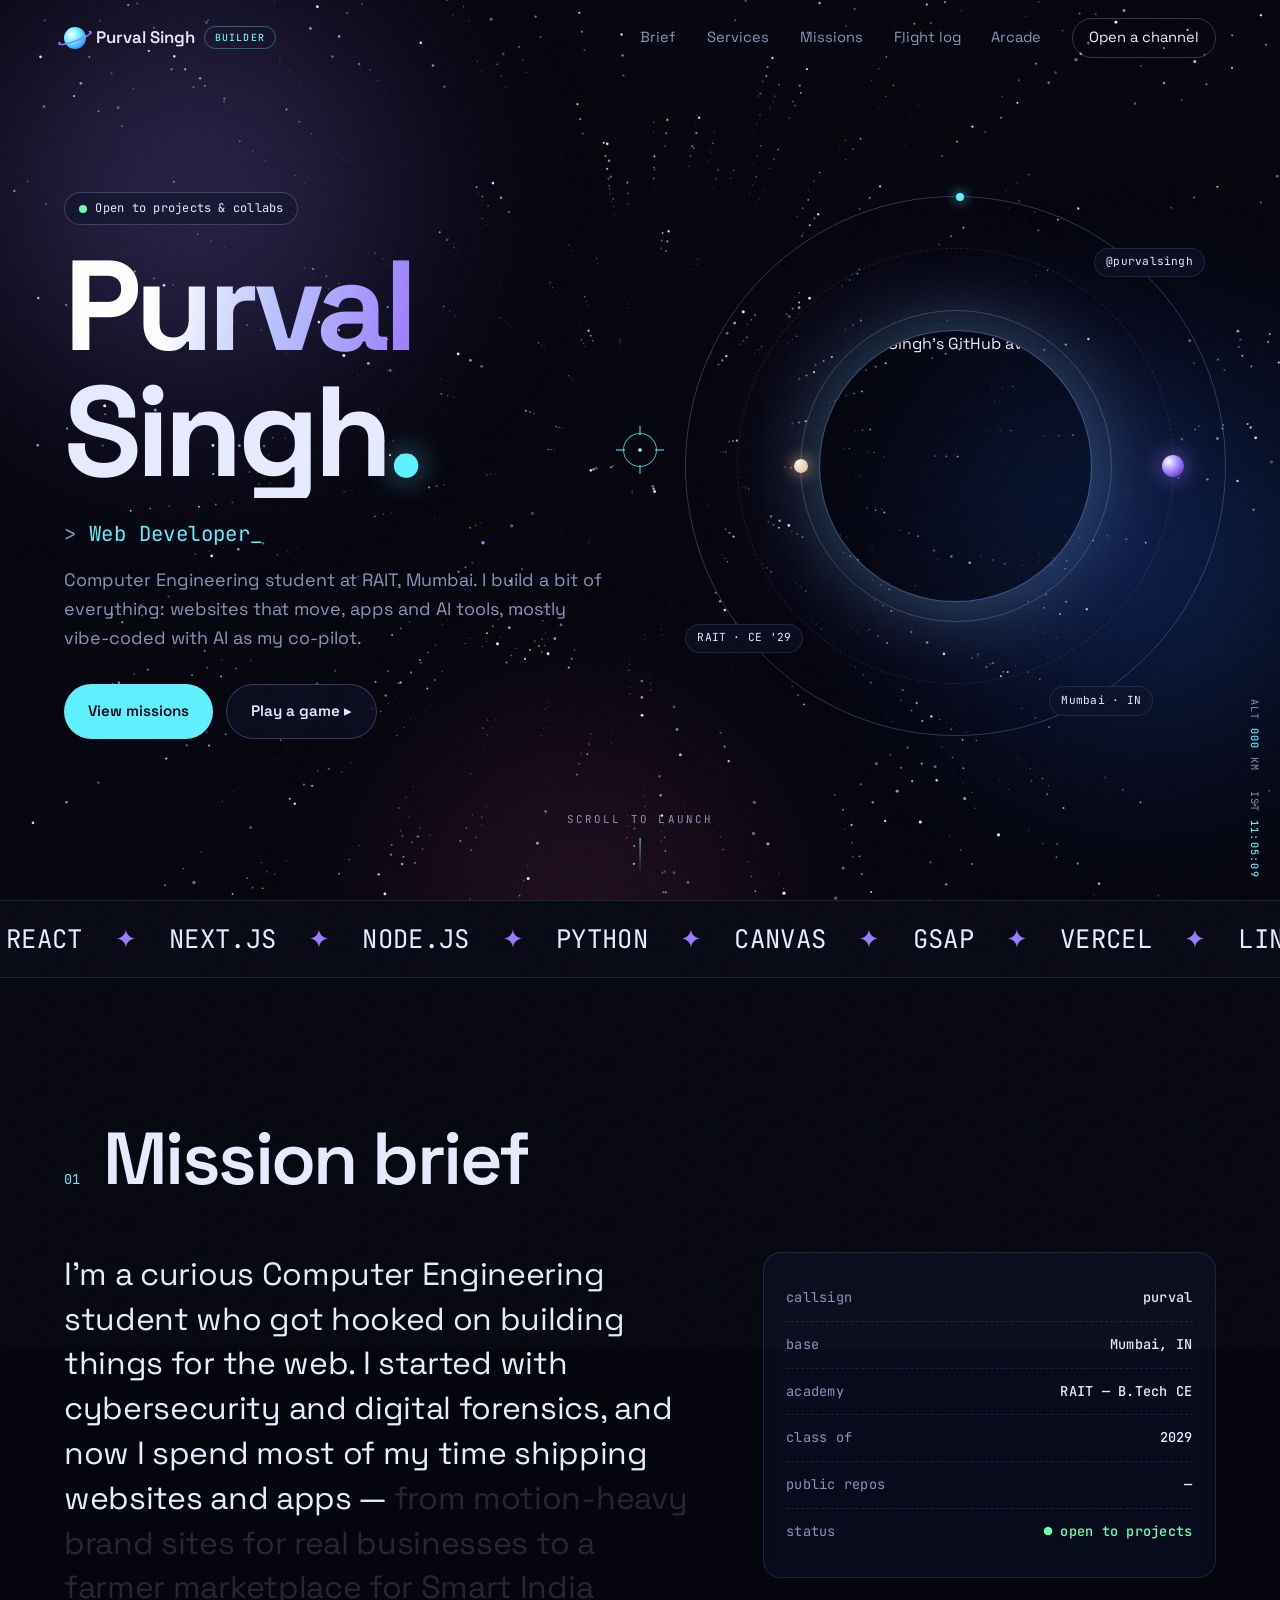
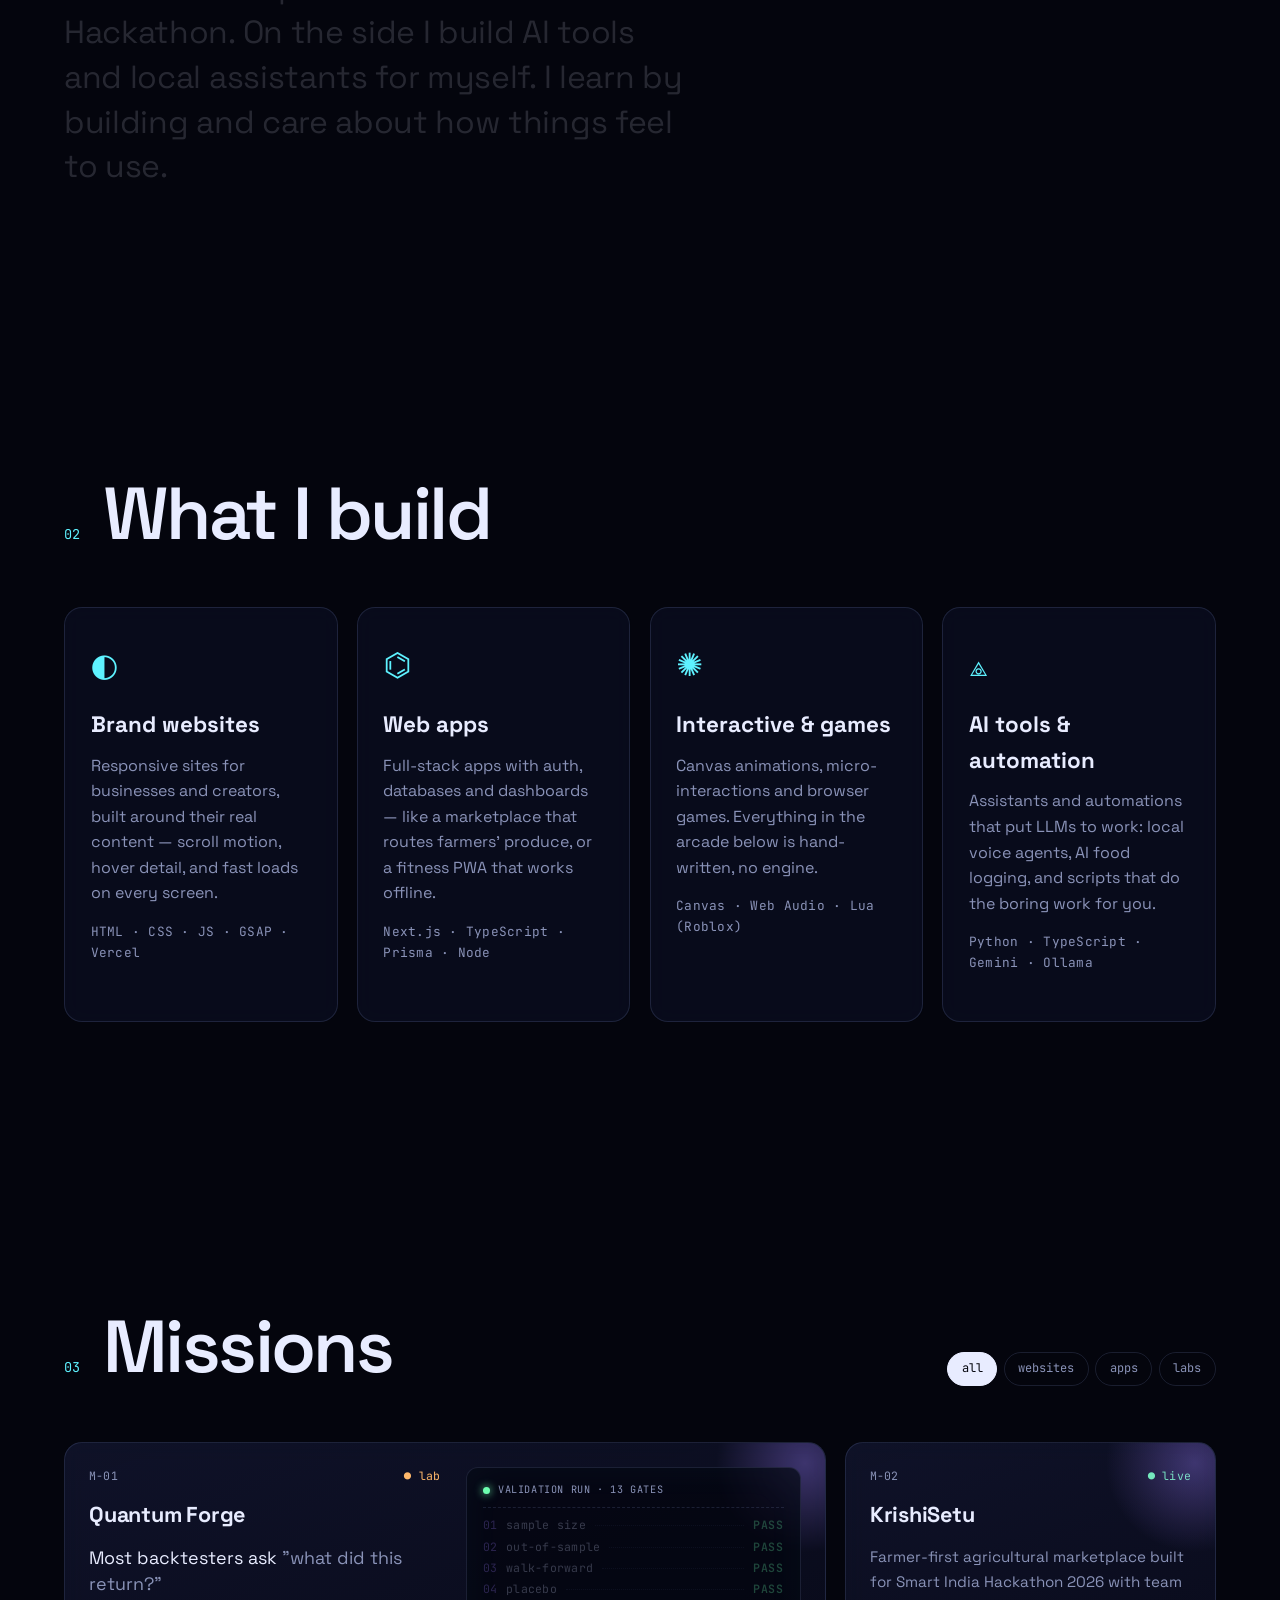
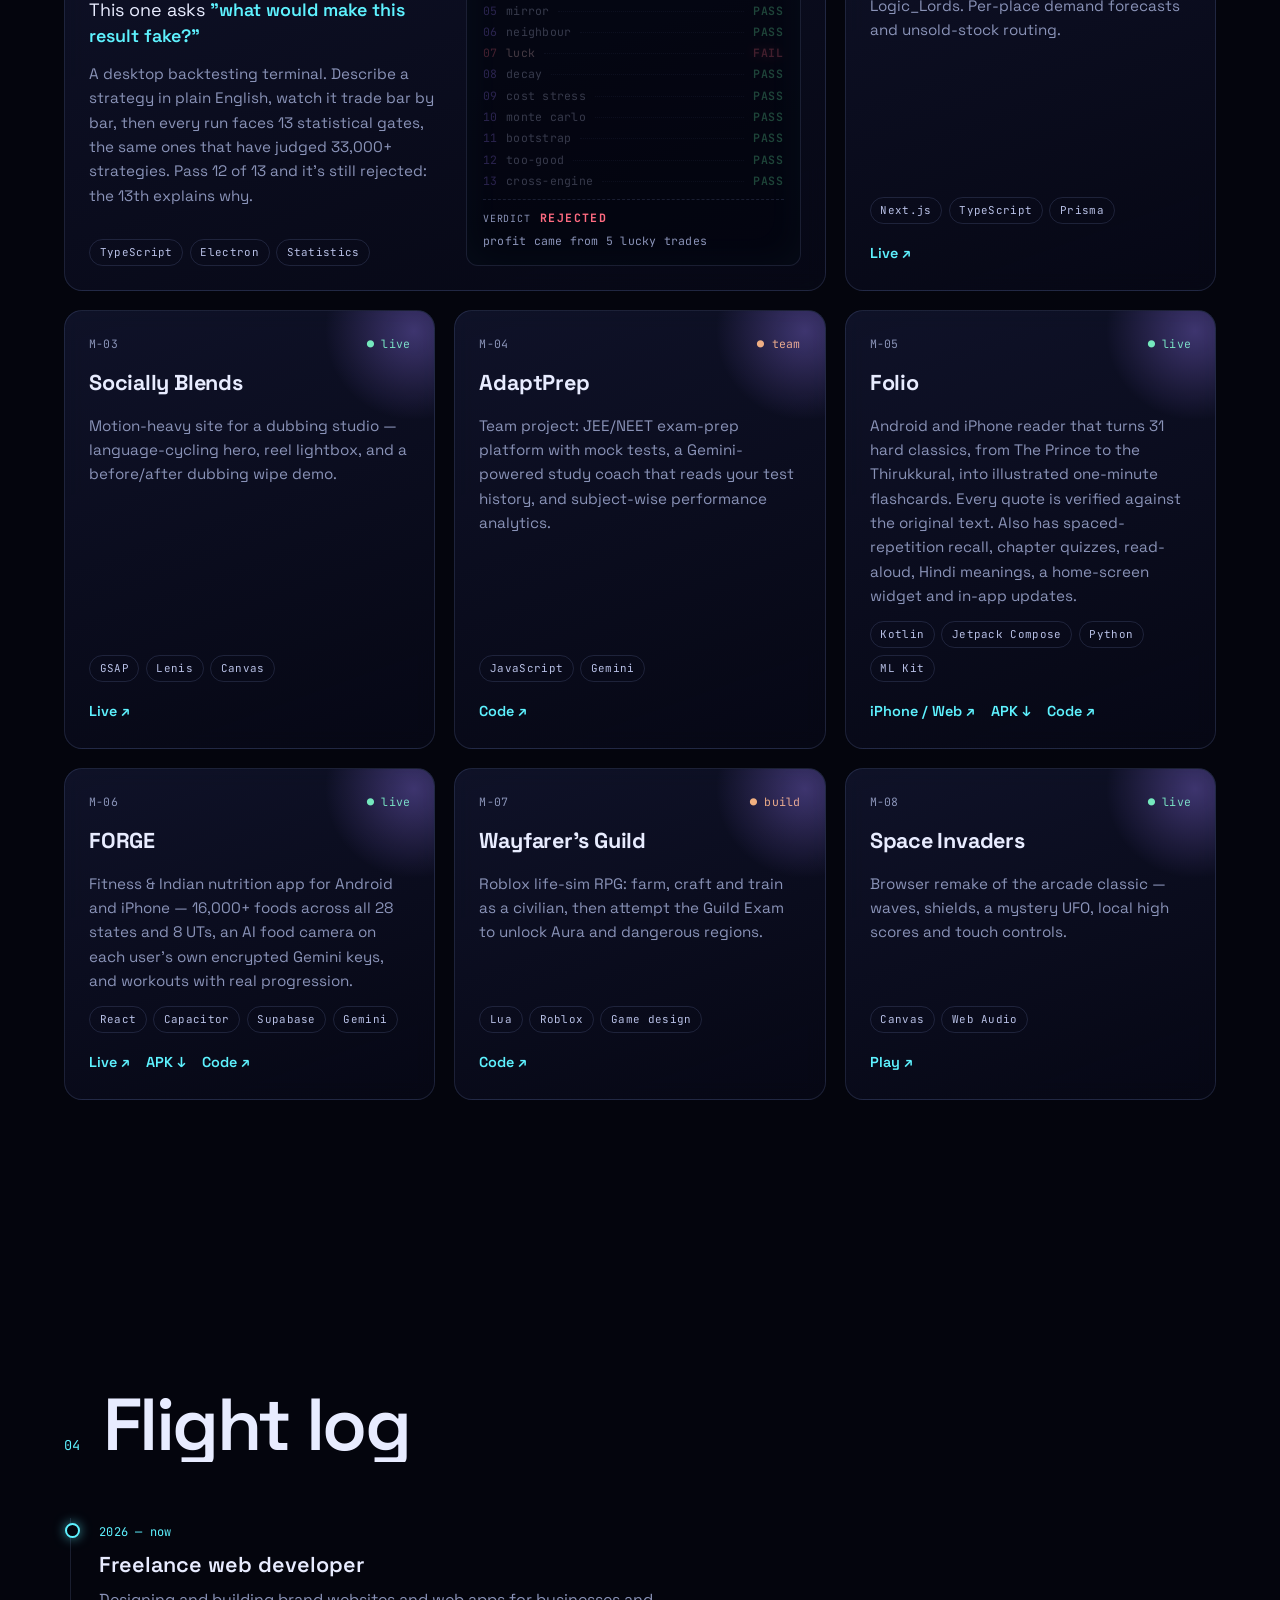
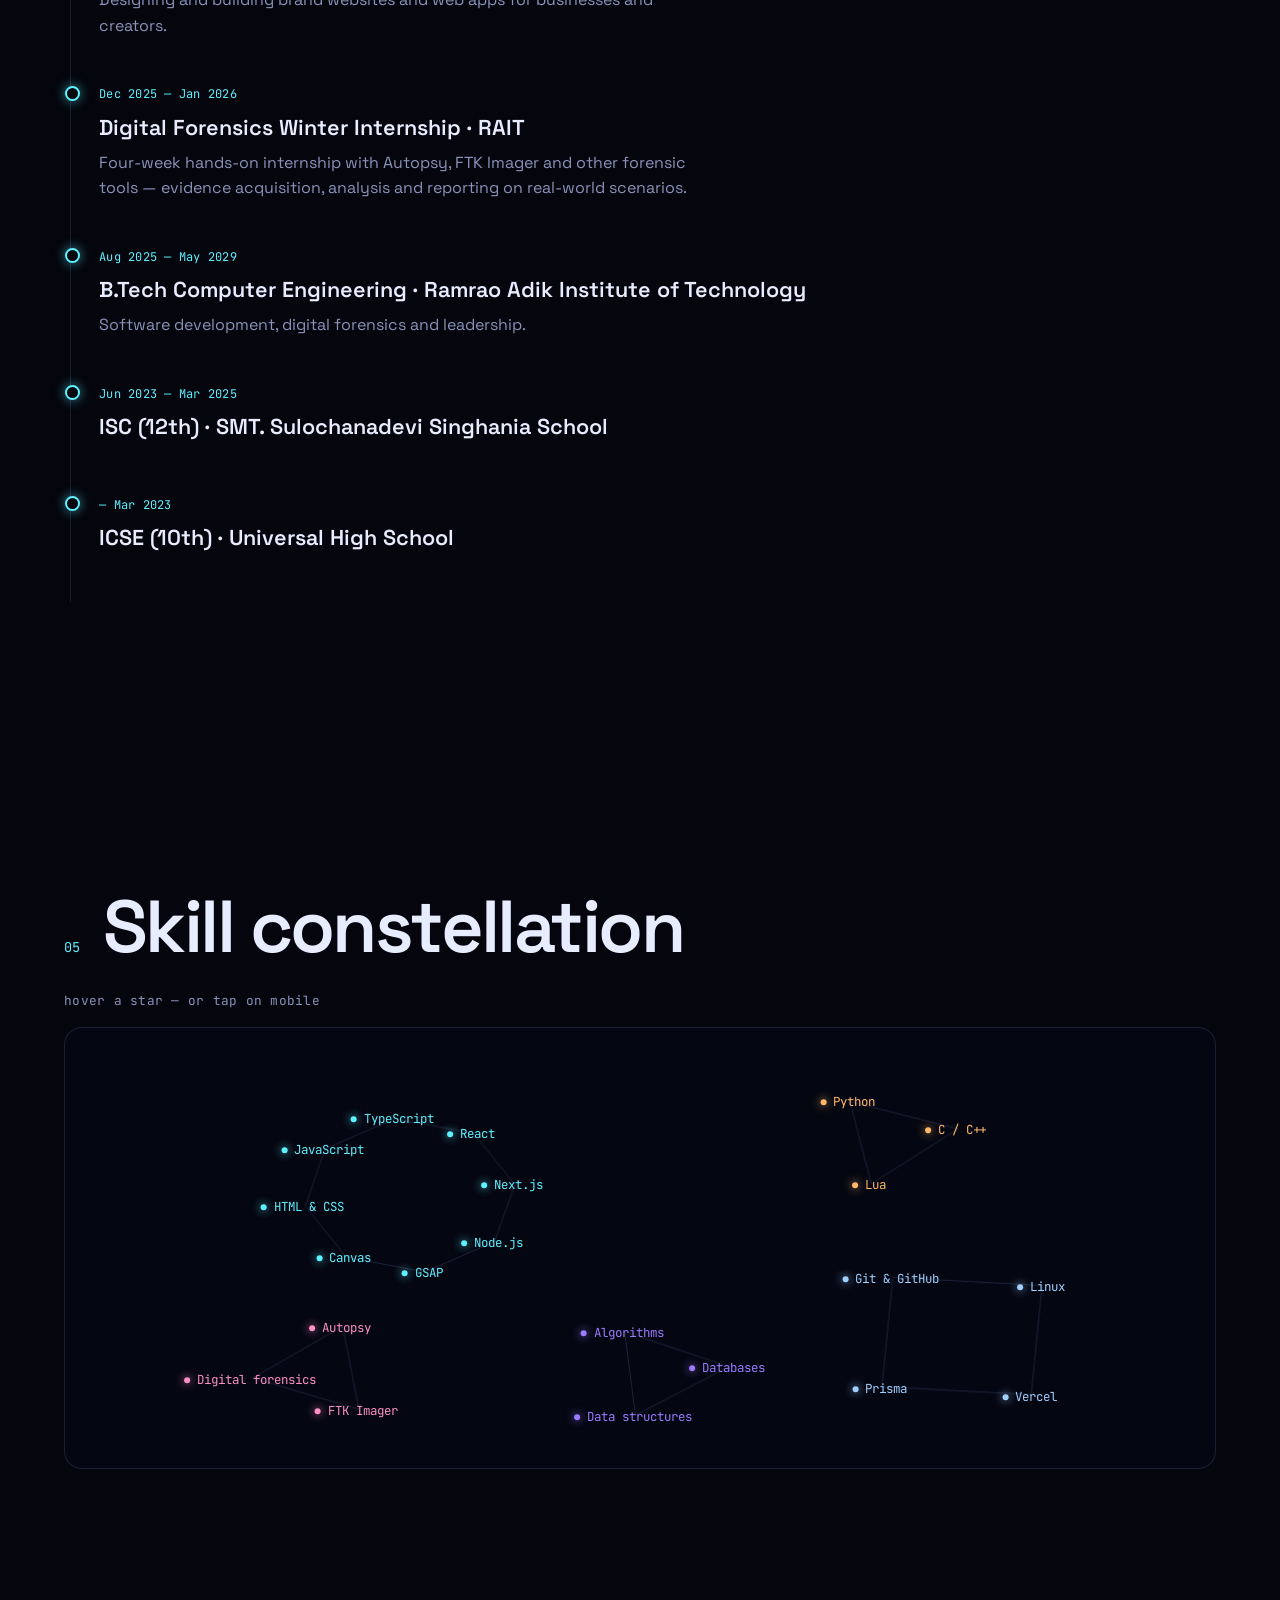
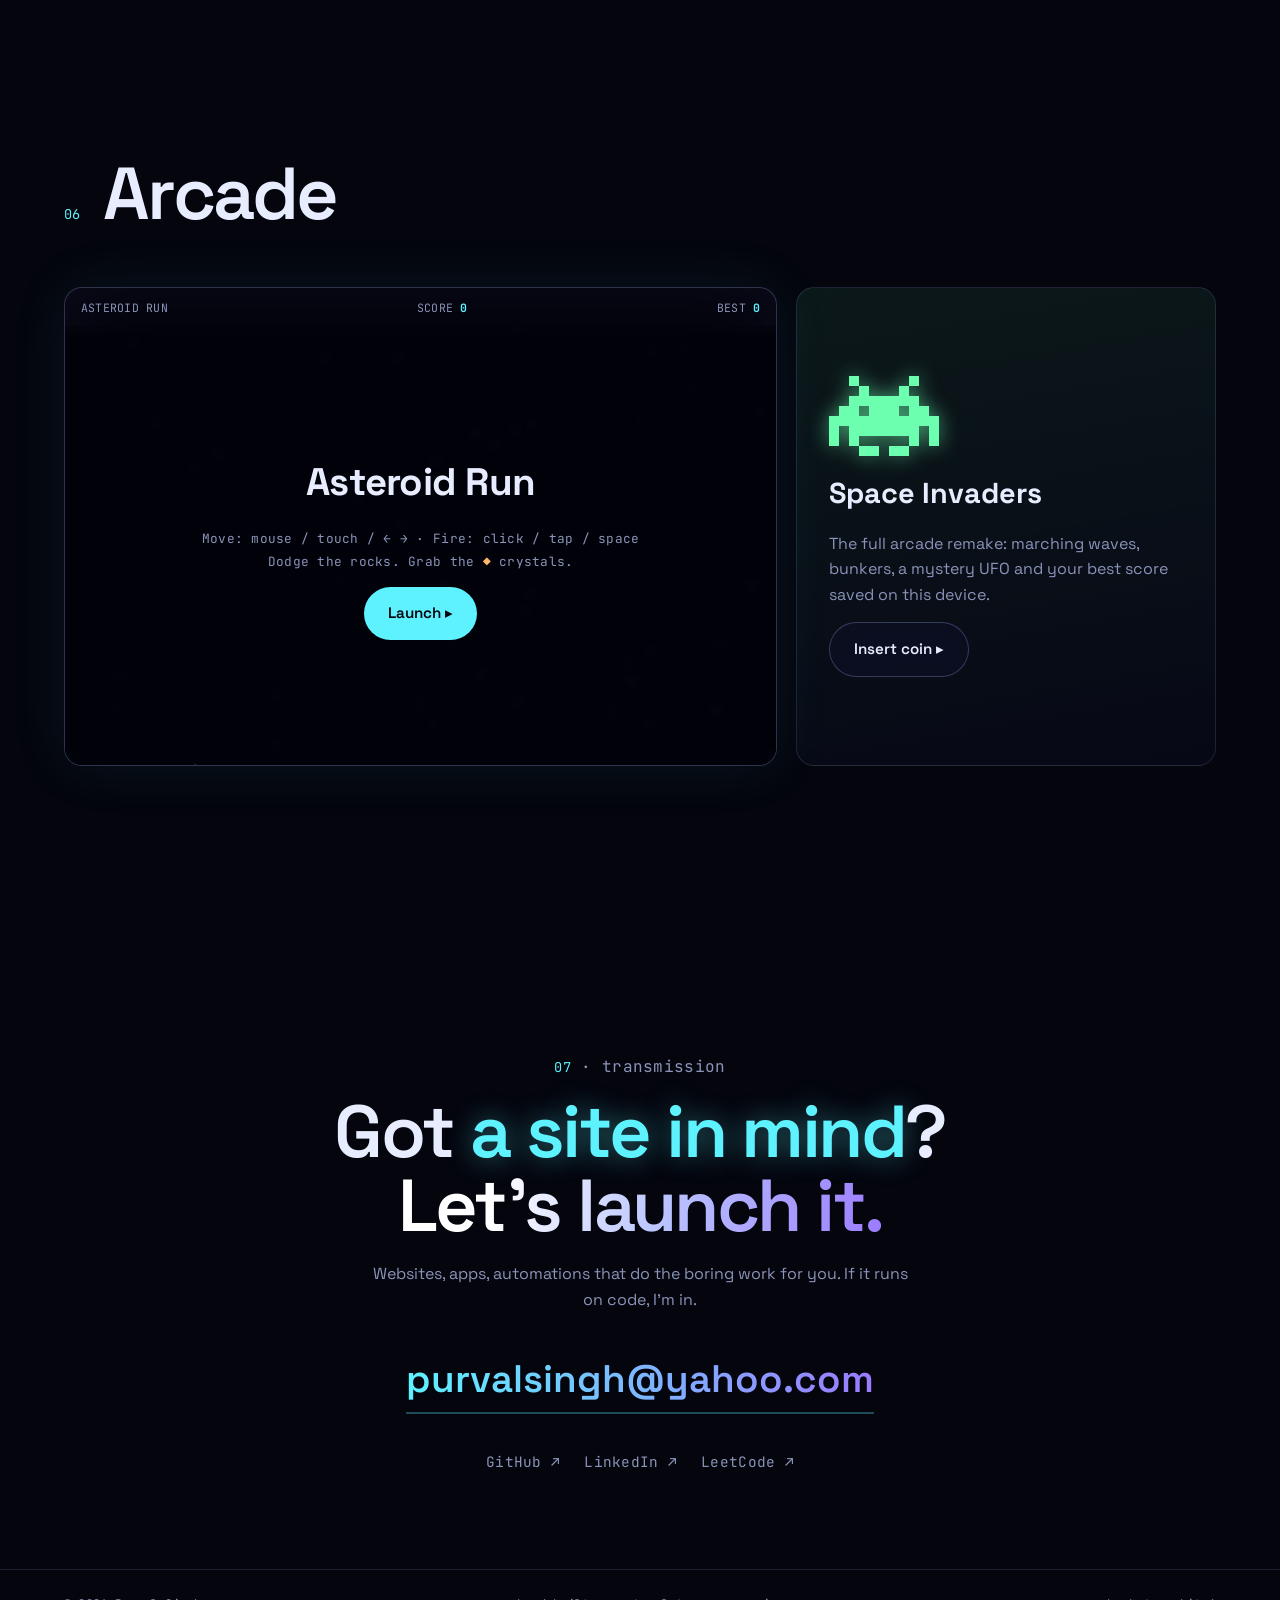
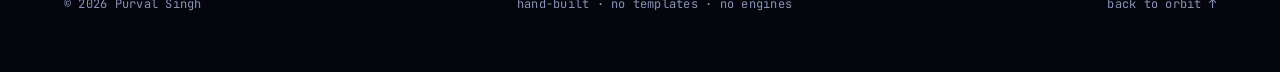
==== index.html @ 79fabea6 "Quantum Forge card: two-column layout with animated validation console; cache-bust CSS/JS Co-Authore" ====
<!DOCTYPE html>
<html lang="en">
<head>
  <meta charset="UTF-8">
  <meta name="viewport" content="width=device-width, initial-scale=1.0">
  <title>Purval Singh — Builder</title>
  <meta name="description" content="Purval Singh — Computer Engineering student at RAIT who builds websites, apps and AI tools. Space-themed portfolio with playable arcade games.">
  <meta name="theme-color" content="#04050d">
  <meta property="og:title" content="Purval Singh — Builder">
  <meta property="og:description" content="Websites, apps and AI tools. Come play Space Invaders.">
  <meta property="og:image" content="https://avatars.githubusercontent.com/u/229818956?v=4">
  <link rel="icon" href="data:image/svg+xml,<svg xmlns='http://www.w3.org/2000/svg' viewBox='0 0 100 100'><circle cx='50' cy='50' r='22' fill='%235ef2ff'/><ellipse cx='50' cy='50' rx='44' ry='12' fill='none' stroke='%239b7bff' stroke-width='6' transform='rotate(-20 50 50)'/></svg>">
  <link rel="preconnect" href="https://fonts.googleapis.com">
  <link rel="preconnect" href="https://fonts.gstatic.com" crossorigin>
  <link href="https://fonts.googleapis.com/css2?family=Space+Grotesk:wght@400;500;600;700&family=JetBrains+Mono:wght@400;500&display=swap" rel="stylesheet">
  <link rel="stylesheet" href="space.css?v=20261126b">
</head>
<body>
  <canvas id="stars" aria-hidden="true"></canvas>
  <div class="nebula" aria-hidden="true"><span></span><span></span><span></span></div>
  <div class="grain" aria-hidden="true"></div>
  <div class="cursor" aria-hidden="true"><span></span></div>
  <div class="progress" aria-hidden="true"></div>

  <!-- Loader: countdown to launch -->
  <div class="loader" id="loader" aria-hidden="true">
    <div class="loader-ring"><span></span></div>
    <p class="mono">T-minus <b id="count">10</b></p>
    <p class="mono dim">ignition sequence</p>
  </div>

  <header class="nav" id="nav">
    <a href="#top" class="brand" aria-label="Purval Singh — home">
      <span class="brand-planet"></span><span>Purval Singh</span><em class="brand-tag mono" id="brandTag">builder</em>
    </a>
    <nav class="nav-links" id="navLinks" aria-label="Main">
      <a href="#about">Brief</a>
      <a href="#services">Services</a>
      <a href="#missions">Missions</a>
      <a href="#log">Flight log</a>
      <a href="#arcade">Arcade</a>
      <a href="#contact" class="nav-cta">Open a channel</a>
    </nav>
    <button class="burger" id="burger" aria-label="Menu" aria-expanded="false" aria-controls="navLinks"><span></span><span></span></button>
  </header>

  <!-- HUD -->
  <aside class="hud mono" aria-hidden="true">
    <div>ALT <b id="alt">000</b> km</div>
    <div>IST <b id="clock">--:--:--</b></div>
  </aside>

  <main id="top">
    <!-- HERO -->
    <section class="hero">
      <div class="hero-copy">
        <p class="chip mono reveal"><i class="pulse"></i> Open to projects &amp; collabs</p>
        <h1 class="hero-title">
          <span class="line"><span>Purval</span></span>
          <span class="line"><span>Singh<em>.</em></span></span>
        </h1>
        <p class="hero-role mono reveal">
          <span class="dim">&gt;</span> <span id="role">Web Developer</span><span class="caret">_</span>
        </p>
        <p class="hero-sub reveal">
          Computer Engineering student at RAIT, Mumbai. I build a bit of everything: websites that move,
          apps and AI tools, mostly vibe-coded with AI as my co-pilot.
        </p>
        <div class="hero-ctas reveal">
          <a href="#missions" class="btn btn-primary magnetic">View missions</a>
          <a href="#arcade" class="btn btn-ghost magnetic" data-warp>Play a game ▸</a>
        </div>
      </div>

      <div class="hero-orbit reveal" id="orbit">
        <div class="ring r1"><i class="moon m1"></i></div>
        <div class="ring r2"><i class="moon m2"></i></div>
        <div class="ring r3"><i class="moon m3"></i></div>
        <a href="https://github.com/purvalsingh" target="_blank" rel="noopener" class="avatar-wrap" aria-label="Purval on GitHub">
          <img src="https://avatars.githubusercontent.com/u/229818956?v=4" alt="Purval Singh's GitHub avatar" width="220" height="220">
        </a>
        <span class="orbit-tag mono t1">@purvalsingh</span>
        <span class="orbit-tag mono t2">RAIT · CE '29</span>
        <span class="orbit-tag mono t3">Mumbai · IN</span>
      </div>

      <a href="#about" class="scroll-hint mono" aria-label="Scroll down">scroll to launch <span></span></a>
    </section>

    <!-- MARQUEE -->
    <div class="marquee mono" aria-hidden="true">
      <div class="marquee-track" id="marquee">
        <span>HTML</span><span>✦</span><span>CSS</span><span>✦</span><span>JavaScript</span><span>✦</span><span>TypeScript</span><span>✦</span><span>React</span><span>✦</span><span>Next.js</span><span>✦</span><span>Node.js</span><span>✦</span><span>Python</span><span>✦</span><span>Canvas</span><span>✦</span><span>GSAP</span><span>✦</span><span>Vercel</span><span>✦</span><span>Linux</span><span>✦</span><span>Electron</span><span>✦</span><span>Gemini API</span><span>✦</span><span>AI agents</span><span>✦</span>
      </div>
    </div>

    <!-- ABOUT -->
    <section class="section" id="about">
      <div class="sec-head">
        <span class="sec-num mono">01</span>
        <h2 class="split">Mission brief</h2>
      </div>
      <div class="brief">
        <p class="brief-text" id="briefText">I'm a curious Computer Engineering student who got hooked on building things for the web. I started with cybersecurity and digital forensics, and now I spend most of my time shipping websites and apps — from motion-heavy brand sites for real businesses to a farmer marketplace for Smart India Hackathon. On the side I build AI tools and local assistants for myself. I learn by building and care about how things feel to use.</p>
        <div class="brief-card tilt">
          <div class="brief-row mono"><span class="dim">callsign</span><b>purval</b></div>
          <div class="brief-row mono"><span class="dim">base</span><b>Mumbai, IN</b></div>
          <div class="brief-row mono"><span class="dim">academy</span><b>RAIT — B.Tech CE</b></div>
          <div class="brief-row mono"><span class="dim">class of</span><b>2029</b></div>
          <div class="brief-row mono"><span class="dim">public repos</span><b id="repoCount">—</b></div>
          <div class="brief-row mono"><span class="dim">status</span><b class="ok">● open to projects</b></div>
        </div>
      </div>
    </section>

    <!-- SERVICES -->
    <section class="section" id="services">
      <div class="sec-head">
        <span class="sec-num mono">02</span>
        <h2 class="split">What I build</h2>
      </div>
      <div class="services">
        <article class="svc tilt reveal">
          <span class="svc-icon" aria-hidden="true">◐</span>
          <h3>Brand websites</h3>
          <p>Responsive sites for businesses and creators, built around their real content — scroll motion, hover detail, and fast loads on every screen.</p>
          <p class="mono dim small">HTML · CSS · JS · GSAP · Vercel</p>
        </article>
        <article class="svc tilt reveal">
          <span class="svc-icon" aria-hidden="true">⌬</span>
          <h3>Web apps</h3>
          <p>Full-stack apps with auth, databases and dashboards — like a marketplace that routes farmers' produce, or a fitness PWA that works offline.</p>
          <p class="mono dim small">Next.js · TypeScript · Prisma · Node</p>
        </article>
        <article class="svc tilt reveal">
          <span class="svc-icon" aria-hidden="true">✺</span>
          <h3>Interactive &amp; games</h3>
          <p>Canvas animations, micro-interactions and browser games. Everything in the arcade below is hand-written, no engine.</p>
          <p class="mono dim small">Canvas · Web Audio · Lua (Roblox)</p>
        </article>
        <article class="svc tilt reveal">
          <span class="svc-icon" aria-hidden="true">⟁</span>
          <h3>AI tools &amp; automation</h3>
          <p>Assistants and automations that put LLMs to work: local voice agents, AI food logging, and scripts that do the boring work for you.</p>
          <p class="mono dim small">Python · TypeScript · Gemini · Ollama</p>
        </article>
      </div>
    </section>

    <!-- MISSIONS -->
    <section class="section" id="missions">
      <div class="sec-head">
        <span class="sec-num mono">03</span>
        <h2 class="split">Missions</h2>
        <div class="filters mono" role="tablist" aria-label="Filter projects">
          <button class="on" data-f="all">all</button>
          <button data-f="web">websites</button>
          <button data-f="app">apps</button>
          <button data-f="lab">labs</button>
        </div>
      </div>

      <div class="missions" id="missionGrid">
        <article class="mission tilt feature" data-k="lab">
          <div class="qf-copy">
            <div class="m-top mono"><span>M-01</span><span class="m-status">● lab</span></div>
            <h3>Quantum Forge</h3>
            <p class="qf-hook">Most backtesters ask <em>"what did this return?"</em><br>This one asks <strong>"what would make this result fake?"</strong></p>
            <p>A desktop backtesting terminal. Describe a strategy in plain English, watch it trade bar by bar, then every run faces 13 statistical gates, the same ones that have judged 33,000+ strategies. Pass 12 of 13 and it's still rejected: the 13th explains why.</p>
            <div class="tags mono"><span>TypeScript</span><span>Electron</span><span>Statistics</span></div>
          </div>
          <div class="qf-console mono" aria-label="Example run: a strategy passes 12 gates and fails the luck gate">
            <div class="qf-head"><span class="qf-dot"></span>validation run · 13 gates</div>
            <ol class="qf-gates"><li style="--i:0"><span class="g-n">01</span><span class="g-name">sample size</span><span class="g-dots"></span><span class="g-res">PASS</span></li><li style="--i:1"><span class="g-n">02</span><span class="g-name">out-of-sample</span><span class="g-dots"></span><span class="g-res">PASS</span></li><li style="--i:2"><span class="g-n">03</span><span class="g-name">walk-forward</span><span class="g-dots"></span><span class="g-res">PASS</span></li><li style="--i:3"><span class="g-n">04</span><span class="g-name">placebo</span><span class="g-dots"></span><span class="g-res">PASS</span></li><li style="--i:4"><span class="g-n">05</span><span class="g-name">mirror</span><span class="g-dots"></span><span class="g-res">PASS</span></li><li style="--i:5"><span class="g-n">06</span><span class="g-name">neighbour</span><span class="g-dots"></span><span class="g-res">PASS</span></li><li style="--i:6" class="fail"><span class="g-n">07</span><span class="g-name">luck</span><span class="g-dots"></span><span class="g-res">FAIL</span></li><li style="--i:7"><span class="g-n">08</span><span class="g-name">decay</span><span class="g-dots"></span><span class="g-res">PASS</span></li><li style="--i:8"><span class="g-n">09</span><span class="g-name">cost stress</span><span class="g-dots"></span><span class="g-res">PASS</span></li><li style="--i:9"><span class="g-n">10</span><span class="g-name">monte carlo</span><span class="g-dots"></span><span class="g-res">PASS</span></li><li style="--i:10"><span class="g-n">11</span><span class="g-name">bootstrap</span><span class="g-dots"></span><span class="g-res">PASS</span></li><li style="--i:11"><span class="g-n">12</span><span class="g-name">too-good</span><span class="g-dots"></span><span class="g-res">PASS</span></li><li style="--i:12"><span class="g-n">13</span><span class="g-name">cross-engine</span><span class="g-dots"></span><span class="g-res">PASS</span></li></ol>
            <div class="qf-verdict"><span>verdict</span><b>REJECTED</b><em>profit came from 5 lucky trades</em></div>
          </div>
        </article>

        <article class="mission tilt" data-k="app">
          <div class="m-top mono"><span>M-02</span><span class="m-status live">● live</span></div>
          <h3>KrishiSetu</h3>
          <p>Farmer-first agricultural marketplace built for Smart India Hackathon 2026 with team Logic_Lords. Per-place demand forecasts and unsold-stock routing.</p>
          <div class="tags mono"><span>Next.js</span><span>TypeScript</span><span>Prisma</span></div>
          <div class="m-links">
            <a href="https://krishisetu-weld.vercel.app" target="_blank" rel="noopener">Live ↗</a>
          </div>
        </article>


        <article class="mission tilt" data-k="web">
          <div class="m-top mono"><span>M-03</span><span class="m-status live">● live</span></div>
          <h3>Socially Blends</h3>
          <p>Motion-heavy site for a dubbing studio — language-cycling hero, reel lightbox, and a before/after dubbing wipe demo.</p>
          <div class="tags mono"><span>GSAP</span><span>Lenis</span><span>Canvas</span></div>
          <div class="m-links">
            <a href="https://socially-blends.vercel.app" target="_blank" rel="noopener">Live ↗</a>
          </div>
        </article>

        <article class="mission tilt" data-k="app">
          <div class="m-top mono"><span>M-04</span><span class="m-status">● team</span></div>
          <h3>AdaptPrep</h3>
          <p>Team project: JEE/NEET exam-prep platform with mock tests, a Gemini-powered study coach that reads your test history, and subject-wise performance analytics.</p>
          <div class="tags mono"><span>JavaScript</span><span>Gemini</span></div>
          <div class="m-links">
            <a href="https://github.com/purvalsingh/adaptprep-ai-learning-platform" target="_blank" rel="noopener">Code ↗</a>
          </div>
        </article>

        <article class="mission tilt" data-k="app">
          <div class="m-top mono"><span>M-05</span><span class="m-status live">● live</span></div>
          <h3>Folio</h3>
          <p>Android and iPhone reader that turns 31 hard classics, from The Prince to the Thirukkural, into illustrated one-minute flashcards. Every quote is verified against the original text. Also has spaced-repetition recall, chapter quizzes, read-aloud, Hindi meanings, a home-screen widget and in-app updates.</p>
          <div class="tags mono"><span>Kotlin</span><span>Jetpack Compose</span><span>Python</span><span>ML Kit</span></div>
          <div class="m-links">
            <a href="https://purvalsingh.github.io/folio/" target="_blank" rel="noopener">iPhone / Web ↗</a>
            <a href="https://github.com/purvalsingh/folio/releases/latest/download/Folio.apk" rel="noopener">APK ↓</a>
            <a href="https://github.com/purvalsingh/folio" target="_blank" rel="noopener">Code ↗</a>
          </div>
        </article>

        <article class="mission tilt" data-k="app">
          <div class="m-top mono"><span>M-06</span><span class="m-status live">● live</span></div>
          <h3>FORGE</h3>
          <p>Fitness &amp; Indian nutrition app for Android and iPhone — 16,000+ foods across all 28 states and 8 UTs, an AI food camera on each user's own encrypted Gemini keys, and workouts with real progression.</p>
          <div class="tags mono"><span>React</span><span>Capacitor</span><span>Supabase</span><span>Gemini</span></div>
          <div class="m-links">
            <a href="https://forgefit-india.vercel.app" target="_blank" rel="noopener">Live ↗</a>
            <a href="https://forgefit-india.vercel.app/download/forge.apk" rel="noopener">APK ↓</a>
            <a href="https://github.com/purvalsingh/forge-fitness-app" target="_blank" rel="noopener">Code ↗</a>
          </div>
        </article>


        <article class="mission tilt" data-k="lab">
          <div class="m-top mono"><span>M-07</span><span class="m-status">● build</span></div>
          <h3>Wayfarer's Guild</h3>
          <p>Roblox life-sim RPG: farm, craft and train as a civilian, then attempt the Guild Exam to unlock Aura and dangerous regions.</p>
          <div class="tags mono"><span>Lua</span><span>Roblox</span><span>Game design</span></div>
          <div class="m-links">
            <a href="https://github.com/purvalsingh/wayfarers-guild" target="_blank" rel="noopener">Code ↗</a>
          </div>
        </article>


        <article class="mission tilt" data-k="lab">
          <div class="m-top mono"><span>M-08</span><span class="m-status live">● live</span></div>
          <h3>Space Invaders</h3>
          <p>Browser remake of the arcade classic — waves, shields, a mystery UFO, local high scores and touch controls.</p>
          <div class="tags mono"><span>Canvas</span><span>Web Audio</span></div>
          <div class="m-links">
            <a href="space-invaders/">Play ↗</a>
          </div>
        </article>
      </div>
    </section>

    <!-- FLIGHT LOG -->
    <section class="section" id="log">
      <div class="sec-head">
        <span class="sec-num mono">04</span>
        <h2 class="split">Flight log</h2>
      </div>
      <ol class="timeline" id="timeline">
        <li class="t-item reveal">
          <span class="t-date mono">2026 — now</span>
          <h3>Freelance web developer</h3>
          <p>Designing and building brand websites and web apps for businesses and creators.</p>
        </li>
        <li class="t-item reveal">
          <span class="t-date mono">Dec 2025 — Jan 2026</span>
          <h3>Digital Forensics Winter Internship · RAIT</h3>
          <p>Four-week hands-on internship with Autopsy, FTK Imager and other forensic tools — evidence acquisition, analysis and reporting on real-world scenarios.</p>
        </li>
        <li class="t-item reveal">
          <span class="t-date mono">Aug 2025 — May 2029</span>
          <h3>B.Tech Computer Engineering · Ramrao Adik Institute of Technology</h3>
          <p>Software development, digital forensics and leadership.</p>
        </li>
        <li class="t-item reveal">
          <span class="t-date mono">Jun 2023 — Mar 2025</span>
          <h3>ISC (12th) · SMT. Sulochanadevi Singhania School</h3>
        </li>
        <li class="t-item reveal">
          <span class="t-date mono">— Mar 2023</span>
          <h3>ICSE (10th) · Universal High School</h3>
        </li>
      </ol>
    </section>

    <!-- SKILLS -->
    <section class="section" id="skills">
      <div class="sec-head">
        <span class="sec-num mono">05</span>
        <h2 class="split">Skill constellation</h2>
      </div>
      <p class="dim mono small hint">hover a star — or tap on mobile</p>
      <div class="constellation" id="constellation">
        <canvas id="constCanvas" aria-hidden="true"></canvas>
        <ul class="skill-list" id="skillList" aria-label="Skills">
          <li data-g="web">HTML &amp; CSS</li><li data-g="web">JavaScript</li><li data-g="web">TypeScript</li>
          <li data-g="web">React</li><li data-g="web">Next.js</li><li data-g="web">Node.js</li>
          <li data-g="web">GSAP</li><li data-g="web">Canvas</li><li data-g="lang">Python</li>
          <li data-g="lang">C / C++</li><li data-g="lang">Lua</li><li data-g="tool">Git &amp; GitHub</li>
          <li data-g="tool">Linux</li><li data-g="tool">Vercel</li><li data-g="tool">Prisma</li>
          <li data-g="sec">Digital forensics</li><li data-g="sec">Autopsy</li><li data-g="sec">FTK Imager</li>
          <li data-g="cs">Data structures</li><li data-g="cs">Algorithms</li><li data-g="cs">Databases</li>
        </ul>
      </div>
    </section>

    <!-- ARCADE -->
    <section class="section" id="arcade">
      <div class="sec-head">
        <span class="sec-num mono">06</span>
        <h2 class="split">Arcade</h2>
      </div>
      <div class="arcade">
        <div class="game-frame" id="gameFrame">
          <div class="game-bar mono">
            <span>ASTEROID RUN</span>
            <span>SCORE <b id="grScore">0</b></span>
            <span>BEST <b id="grBest">0</b></span>
          </div>
          <canvas id="game" width="720" height="440" aria-label="Asteroid Run mini game"></canvas>
          <div class="game-overlay" id="gameOverlay">
            <h3>Asteroid Run</h3>
            <p class="mono small">Move: mouse / touch / ← →&nbsp;·&nbsp;Fire: click / tap / space<br>Dodge the rocks. Grab the <span class="gem">◆</span> crystals.</p>
            <button class="btn btn-primary" id="gameStart">Launch ▸</button>
          </div>
        </div>
        <a class="invaders-card tilt" href="space-invaders/">
          <svg class="invader-art" viewBox="0 0 11 8" width="110" height="80" aria-hidden="true"><path class="fa" d="M2 0h1v1h-1zM8 0h1v1h-1zM3 1h1v1h-1zM7 1h1v1h-1zM2 2h1v1h-1zM3 2h1v1h-1zM4 2h1v1h-1zM5 2h1v1h-1zM6 2h1v1h-1zM7 2h1v1h-1zM8 2h1v1h-1zM1 3h1v1h-1zM2 3h1v1h-1zM4 3h1v1h-1zM5 3h1v1h-1zM6 3h1v1h-1zM8 3h1v1h-1zM9 3h1v1h-1zM0 4h1v1h-1zM1 4h1v1h-1zM2 4h1v1h-1zM3 4h1v1h-1zM4 4h1v1h-1zM5 4h1v1h-1zM6 4h1v1h-1zM7 4h1v1h-1zM8 4h1v1h-1zM9 4h1v1h-1zM10 4h1v1h-1zM0 5h1v1h-1zM2 5h1v1h-1zM3 5h1v1h-1zM4 5h1v1h-1zM5 5h1v1h-1zM6 5h1v1h-1zM7 5h1v1h-1zM8 5h1v1h-1zM10 5h1v1h-1zM0 6h1v1h-1zM2 6h1v1h-1zM8 6h1v1h-1zM10 6h1v1h-1zM3 7h1v1h-1zM4 7h1v1h-1zM6 7h1v1h-1zM7 7h1v1h-1z"/><path class="fb" d="M2 0h1v1h-1zM8 0h1v1h-1zM0 1h1v1h-1zM3 1h1v1h-1zM7 1h1v1h-1zM10 1h1v1h-1zM0 2h1v1h-1zM2 2h1v1h-1zM3 2h1v1h-1zM4 2h1v1h-1zM5 2h1v1h-1zM6 2h1v1h-1zM7 2h1v1h-1zM8 2h1v1h-1zM10 2h1v1h-1zM0 3h1v1h-1zM1 3h1v1h-1zM2 3h1v1h-1zM4 3h1v1h-1zM5 3h1v1h-1zM6 3h1v1h-1zM8 3h1v1h-1zM9 3h1v1h-1zM10 3h1v1h-1zM0 4h1v1h-1zM1 4h1v1h-1zM2 4h1v1h-1zM3 4h1v1h-1zM4 4h1v1h-1zM5 4h1v1h-1zM6 4h1v1h-1zM7 4h1v1h-1zM8 4h1v1h-1zM9 4h1v1h-1zM10 4h1v1h-1zM1 5h1v1h-1zM2 5h1v1h-1zM3 5h1v1h-1zM4 5h1v1h-1zM5 5h1v1h-1zM6 5h1v1h-1zM7 5h1v1h-1zM8 5h1v1h-1zM9 5h1v1h-1zM2 6h1v1h-1zM8 6h1v1h-1zM1 7h1v1h-1zM9 7h1v1h-1z"/></svg>
          <h3>Space Invaders</h3>
          <p>The full arcade remake: marching waves, bunkers, a mystery UFO and your best score saved on this device.</p>
          <span class="btn btn-ghost">Insert coin ▸</span>
        </a>
      </div>
    </section>

    <!-- CONTACT -->
    <section class="section contact" id="contact">
      <p class="mono dim"><span class="sec-num">07</span> · transmission</p>
      <h2 class="contact-title reveal">Got <span class="swap" id="swap">a site in mind</span><br><span class="launch">Let's launch it.</span></h2>
      <p class="contact-sub reveal">Websites, apps, automations that do the boring work for you. If it runs on code, I'm in.</p>
      <a href="mailto:purvalsingh@yahoo.com" class="contact-mail magnetic">purvalsingh@yahoo.com</a>
      <div class="socials mono">
        <a href="https://github.com/purvalsingh" target="_blank" rel="noopener">GitHub ↗</a>
        <a href="https://www.linkedin.com/in/purval-singh-052724332/" target="_blank" rel="noopener">LinkedIn ↗</a>
        <a href="https://leetcode.com/u/purvalsingh/" target="_blank" rel="noopener">LeetCode ↗</a>
      </div>
    </section>
  </main>

  <footer class="footer mono">
    <span>© <span id="year">2026</span> Purval Singh</span>
    <span class="dim">hand-built · no templates · no engines</span>
    <a href="#top">back to orbit ↑</a>
  </footer>

  <script src="space.js?v=20261126b"></script>
  <script src="asteroid-run.js"></script>
</body>
</html>
---- space.css ----
:root {
  --bg: #04050d;
  --bg-2: #080a1a;
  --panel: rgba(14, 18, 40, .55);
  --line: rgba(160, 180, 255, .14);
  --line-2: rgba(160, 180, 255, .28);
  --text: #e8ecff;
  --dim: #8a93b8;
  --cyan: #5ef2ff;
  --violet: #9b7bff;
  --amber: #ffb86b;
  --ok: #6dffb0;
  --radius: 18px;
  --pad: clamp(1rem, 5vw, 4rem);
  --display: 'Space Grotesk', system-ui, sans-serif;
  --mono: 'JetBrains Mono', ui-monospace, monospace;
}

* { box-sizing: border-box; margin: 0; padding: 0; }
html { scroll-behavior: smooth; overflow-x: hidden; overflow-x: clip; }
body {
  background: var(--bg);
  color: var(--text);
  font-family: var(--display);
  line-height: 1.6;
  overflow-x: hidden;
  overflow-x: clip;
  -webkit-font-smoothing: antialiased;
}
body.loading { overflow: hidden; }
a { color: inherit; text-decoration: none; }
img { display: block; max-width: 100%; }
button { font: inherit; color: inherit; background: none; border: 0; cursor: pointer; }
::selection { background: var(--violet); color: #fff; }
:focus-visible { outline: 2px solid var(--cyan); outline-offset: 3px; border-radius: 6px; }

.mono { font-family: var(--mono); letter-spacing: .02em; }
.dim { color: var(--dim); }
.small { font-size: .8rem; }
.ok { color: var(--ok); }

/* ---------- background layers ---------- */
#stars { position: fixed; inset: 0; width: 100%; height: 100%; z-index: -3; }
.nebula { position: fixed; inset: 0; z-index: -2; pointer-events: none; overflow: hidden; }
.nebula span {
  position: absolute; border-radius: 50%; filter: blur(90px); opacity: .35;
  animation: drift 26s ease-in-out infinite alternate;
}
.nebula span:nth-child(1) { width: 50vw; height: 50vw; left: -10vw; top: -10vw; background: radial-gradient(circle, var(--violet), transparent 65%); }
.nebula span:nth-child(2) { width: 45vw; height: 45vw; right: -12vw; top: 30vh; background: radial-gradient(circle, #1f6bff, transparent 65%); animation-delay: -8s; }
.nebula span:nth-child(3) { width: 40vw; height: 40vw; left: 25vw; bottom: -20vw; background: radial-gradient(circle, #ff5ea8, transparent 65%); opacity: .18; animation-delay: -16s; }
@keyframes drift { to { transform: translate(6vw, -4vh) scale(1.15); } }

.grain {
  position: fixed; inset: -50%; z-index: 90; pointer-events: none; opacity: .05;
  background-image: url("data:image/svg+xml,%3Csvg xmlns='http://www.w3.org/2000/svg' width='160' height='160'%3E%3Cfilter id='n'%3E%3CfeTurbulence type='fractalNoise' baseFrequency='.9' numOctaves='3'/%3E%3C/filter%3E%3Crect width='100%25' height='100%25' filter='url(%23n)'/%3E%3C/svg%3E");
  animation: grain 1s steps(4) infinite;
}
@keyframes grain { 25% { transform: translate(-3%, 2%); } 50% { transform: translate(2%, -3%); } 75% { transform: translate(-2%, -1%); } }

.progress {
  position: fixed; top: 0; left: 0; height: 2px; width: 100%; z-index: 100;
  background: linear-gradient(90deg, var(--cyan), var(--violet));
  transform-origin: 0 50%; transform: scaleX(0);
}

/* ---------- cursor ---------- */
.cursor { display: none; }
@media (hover: hover) and (pointer: fine) {
  body, a, button { cursor: none; }
  .cursor {
    display: block; position: fixed; left: 0; top: 0; z-index: 200; pointer-events: none;
    width: 34px; height: 34px; margin: -17px 0 0 -17px;
    border: 1px solid rgba(94, 242, 255, .7); border-radius: 50%;
    background: radial-gradient(circle, var(--cyan) 0 1.5px, transparent 2px);
    transition: width .25s, height .25s, margin .25s, background .25s, border-color .25s;
  }
  .cursor::before, .cursor::after {
    content: ''; position: absolute; left: 50%; top: 50%; transition: opacity .2s;
  }
  /* four ticks crossing the ring, gap in the middle */
  .cursor::before {
    width: 1px; height: 48px; transform: translate(-50%, -50%);
    background: linear-gradient(var(--cyan) 0 9px, transparent 9px 39px, var(--cyan) 39px);
  }
  .cursor::after {
    height: 1px; width: 48px; transform: translate(-50%, -50%);
    background: linear-gradient(90deg, var(--cyan) 0 9px, transparent 9px 39px, var(--cyan) 39px);
  }
  .cursor span {
    position: absolute; left: 50%; top: 50%; transform: translate(-50%, -50%);
    font: 600 .55rem var(--mono); letter-spacing: .1em; color: var(--bg); white-space: nowrap; opacity: 0;
  }
  .cursor.hover { width: 64px; height: 64px; margin: -32px 0 0 -32px; background: var(--cyan); border-color: var(--cyan); }
  .cursor.hover::before, .cursor.hover::after { opacity: 0; }
  .cursor.hover span { opacity: 1; }
  .cursor.hide { opacity: 0; }
}

/* ---------- loader ---------- */
.loader {
  position: fixed; inset: 0; z-index: 150; background: var(--bg);
  display: grid; place-content: center; justify-items: center; gap: .6rem; text-align: center;
  transition: opacity .7s ease, visibility .7s;
}
.loader.done { opacity: 0; visibility: hidden; }
.loader p { font-size: .8rem; text-transform: uppercase; letter-spacing: .25em; }
.loader b { color: var(--cyan); font-size: 1.6rem; display: inline-block; min-width: 2ch; }
.loader-ring {
  width: 88px; height: 88px; border-radius: 50%; border: 1px solid var(--line-2); position: relative; margin-bottom: 1rem;
  animation: spin 1.6s linear infinite;
}
.loader-ring span { position: absolute; width: 12px; height: 12px; top: -6px; left: 50%; margin-left: -6px; border-radius: 50%; background: var(--cyan); box-shadow: 0 0 18px var(--cyan); }
@keyframes spin { to { transform: rotate(360deg); } }

/* ---------- nav ---------- */
.nav {
  position: fixed; inset: 0 0 auto; z-index: 80;
  display: flex; align-items: center; justify-content: space-between;
  padding: 1.1rem var(--pad);
  transition: transform .45s cubic-bezier(.2,.8,.2,1), background .3s, backdrop-filter .3s;
}
.nav.scrolled { background: rgba(4, 5, 13, .6); backdrop-filter: blur(14px); border-bottom: 1px solid var(--line); }
.nav.hidden { transform: translateY(-110%); }
.brand { display: flex; align-items: center; gap: .6rem; font-weight: 600; font-size: 1.05rem; }
.brand-tag { font-style: normal; font-size: .62rem; font-weight: 500; color: var(--cyan); text-transform: uppercase; letter-spacing: .12em; border: 1px solid rgba(94,242,255,.35); border-radius: 999px; padding: .15rem .5rem; transition: opacity .25s; min-width: 7.2em; text-align: center; }
.brand-planet {
  width: 22px; height: 22px; border-radius: 50%; position: relative;
  background: radial-gradient(circle at 35% 35%, #fff, var(--cyan) 40%, #1f4bff);
}
.brand-planet::after {
  content: ''; position: absolute; inset: 7px -7px; border: 2px solid var(--violet); border-radius: 50%;
  transform: rotate(-20deg); border-top-color: transparent;
}
.nav-links { display: flex; align-items: center; gap: clamp(1rem, 2.4vw, 2rem); font-size: .92rem; }
.nav-links a { position: relative; color: var(--dim); transition: color .2s; }
.nav-links a:hover { color: var(--text); }
.nav-links a:not(.nav-cta)::after {
  content: ''; position: absolute; left: 0; bottom: -4px; height: 1px; width: 100%;
  background: var(--cyan); transform: scaleX(0); transform-origin: right; transition: transform .35s;
}
.nav-links a:hover::after { transform: scaleX(1); transform-origin: left; }
.nav-cta { color: var(--text) !important; border: 1px solid var(--line-2); padding: .45rem 1rem; border-radius: 999px; transition: background .25s, color .25s !important; }
.nav-cta:hover { background: var(--cyan); color: var(--bg) !important; }
.burger { display: none; width: 40px; height: 40px; position: relative; z-index: 85; }
.burger span { position: absolute; left: 9px; right: 9px; height: 2px; background: var(--text); transition: transform .35s, top .35s; }
.burger span:first-child { top: 15px; }
.burger span:last-child { top: 23px; }
.burger[aria-expanded="true"] span:first-child { top: 19px; transform: rotate(45deg); }
.burger[aria-expanded="true"] span:last-child { top: 19px; transform: rotate(-45deg); }

/* ---------- HUD ---------- */
.hud {
  position: fixed; right: 1.1rem; bottom: 1.4rem; z-index: 70; writing-mode: vertical-rl;
  font-size: .64rem; color: var(--dim); display: flex; gap: 1.2rem; text-transform: uppercase; letter-spacing: .12em;
}
.hud b { color: var(--cyan); font-weight: 500; }

/* ---------- hero ---------- */
.hero {
  min-height: 100svh; display: grid; grid-template-columns: 1.15fr 1fr; align-items: center; gap: 2rem;
  padding: 7rem var(--pad) 5rem; position: relative;
}
.chip {
  display: inline-flex; align-items: center; gap: .55rem; font-size: .75rem;
  border: 1px solid var(--line-2); border-radius: 999px; padding: .35rem .85rem; background: var(--panel);
  backdrop-filter: blur(8px);
}
.pulse { width: 8px; height: 8px; border-radius: 50%; background: var(--ok); box-shadow: 0 0 0 0 rgba(109,255,176,.6); animation: pulse 2s infinite; }
@keyframes pulse { 70% { box-shadow: 0 0 0 10px rgba(109,255,176,0); } 100% { box-shadow: 0 0 0 0 rgba(109,255,176,0); } }
.hero-title {
  font-size: clamp(3.4rem, 10vw, 8.5rem); line-height: .92; letter-spacing: -.045em; font-weight: 700;
  margin: 1.4rem 0 1.2rem;
}
.hero-title .line { display: block; overflow: hidden; padding-bottom: .06em; }
.hero-title .line > span { display: inline-block; transform: translateY(110%); transition: transform 1.1s cubic-bezier(.16,1,.3,1); }
.hero-title .line:nth-child(2) > span { transition-delay: .12s; }
.hero-title em {
  font-style: normal; color: var(--cyan); text-shadow: 0 0 30px rgba(94,242,255,.6);
}
body.ready .hero-title .line > span { transform: none; }
.hero-title .line:first-child > span {
  background: linear-gradient(100deg, #fff 30%, #b9c3ff 60%, var(--violet));
  -webkit-background-clip: text; background-clip: text; color: transparent;
}
.hero-role { font-size: clamp(1rem, 2vw, 1.3rem); color: var(--cyan); min-height: 1.6em; }
.caret { animation: blink 1s steps(1) infinite; }
@keyframes blink { 50% { opacity: 0; } }
.hero-sub { color: var(--dim); max-width: 34rem; margin: 1rem 0 2rem; font-size: clamp(1rem, 1.4vw, 1.12rem); }
.hero-ctas { display: flex; flex-wrap: wrap; gap: .8rem; }

.btn {
  display: inline-flex; align-items: center; justify-content: center; gap: .4rem;
  padding: .9rem 1.5rem; border-radius: 999px; font-weight: 600; font-size: .95rem;
  transition: transform .2s, background .25s, color .25s, box-shadow .25s, border-color .25s;
  will-change: transform;
}
.btn:active { transform: scale(.95) !important; }
.btn-primary { background: var(--cyan); color: var(--bg); box-shadow: 0 0 0 0 rgba(94,242,255,.4); }
.btn-primary:hover { box-shadow: 0 0 36px rgba(94,242,255,.45); }
.btn-ghost { border: 1px solid var(--line-2); background: var(--panel); backdrop-filter: blur(8px); }
.btn-ghost:hover { border-color: var(--violet); background: rgba(155,123,255,.18); }

/* orbit */
.hero-orbit {
  position: relative; aspect-ratio: 1; width: min(100%, 520px); justify-self: center;
  display: grid; place-items: center; transition: transform .6s cubic-bezier(.2,.8,.2,1);
}
.ring { position: absolute; border-radius: 50%; border: 1px solid var(--line-2); inset: 0; animation: spin linear infinite; }
.ring.r1 { inset: 20%; animation-duration: 14s; }
.ring.r2 { inset: 8%; animation-duration: 26s; animation-direction: reverse; border-style: dashed; border-color: var(--line); }
.ring.r3 { inset: -2%; animation-duration: 44s; }
.moon { position: absolute; border-radius: 50%; top: 50%; }
.m1 { width: 14px; height: 14px; left: -7px; margin-top: -7px; background: radial-gradient(circle at 30% 30%, #fff, var(--amber)); box-shadow: 0 0 16px var(--amber); }
.m2 { width: 22px; height: 22px; right: -11px; margin-top: -11px; background: radial-gradient(circle at 30% 30%, #fff, var(--violet) 50%, #3a1f8f); box-shadow: 0 0 22px rgba(155,123,255,.7); }
.m3 { width: 8px; height: 8px; left: 50%; top: -4px; background: var(--cyan); box-shadow: 0 0 12px var(--cyan); }
.avatar-wrap {
  width: 52%; aspect-ratio: 1; border-radius: 50%; overflow: hidden; position: relative;
  box-shadow: 0 0 0 1px var(--line-2), 0 0 80px rgba(94,242,255,.25), 0 0 140px rgba(155,123,255,.25);
  transition: transform .4s cubic-bezier(.2,.8,.2,1);
}
.avatar-wrap::after {
  content: ''; position: absolute; inset: 0; border-radius: 50%;
  background: radial-gradient(circle at 30% 25%, transparent 45%, rgba(4,5,13,.55));
}
.avatar-wrap:hover { transform: scale(1.05); }
.avatar-wrap img { width: 100%; height: 100%; object-fit: cover; }
.orbit-tag {
  position: absolute; font-size: .7rem; padding: .3rem .7rem; border-radius: 999px;
  background: var(--panel); border: 1px solid var(--line); backdrop-filter: blur(6px);
  animation: bob 6s ease-in-out infinite;
}
.t1 { top: 8%; right: 2%; }
.t2 { bottom: 14%; left: -2%; animation-delay: -2s; }
.t3 { bottom: 2%; right: 12%; animation-delay: -4s; }
@keyframes bob { 50% { transform: translateY(-10px); } }

.scroll-hint {
  position: absolute; bottom: 1.6rem; left: 50%; transform: translateX(-50%);
  font-size: .68rem; text-transform: uppercase; letter-spacing: .2em; color: var(--dim);
  display: flex; flex-direction: column; align-items: center; gap: .6rem;
}
.scroll-hint span { width: 1px; height: 36px; background: linear-gradient(var(--cyan), transparent); animation: drip 2s infinite; transform-origin: top; }
@keyframes drip { 0% { transform: scaleY(0); } 50% { transform: scaleY(1); } 100% { transform: scaleY(1); opacity: 0; } }

/* ---------- marquee ---------- */
.marquee { overflow: hidden; border-block: 1px solid var(--line); padding: 1.1rem 0; background: rgba(8,10,26,.5); }
.marquee-track { display: flex; gap: 2rem; width: max-content; font-size: clamp(1rem, 2.4vw, 1.6rem); text-transform: uppercase; }
.marquee-track span:nth-child(even) { color: var(--violet); }

/* ---------- sections ---------- */
.section { padding: clamp(5rem, 12vw, 9rem) var(--pad); position: relative; }
.sec-head { display: flex; align-items: baseline; flex-wrap: wrap; gap: 1rem 1.4rem; margin-bottom: clamp(2rem, 5vw, 3.5rem); }
.sec-num { color: var(--cyan); font-size: .85rem; }
.sec-head h2, .contact-title { font-size: clamp(2.2rem, 6vw, 4.6rem); letter-spacing: -.035em; line-height: 1; font-weight: 600; }
.split .w { display: inline-block; overflow: hidden; vertical-align: top; }
.split .w > span { display: inline-block; transform: translateY(105%); transition: transform .9s cubic-bezier(.16,1,.3,1); }
.split.in .w > span { transform: none; }

.reveal { opacity: 0; transform: translateY(30px); transition: opacity .9s ease, transform .9s cubic-bezier(.16,1,.3,1); }
.reveal.in { opacity: 1; transform: none; }

/* about */
.brief { display: grid; grid-template-columns: 1.4fr 1fr; gap: clamp(2rem, 5vw, 4rem); align-items: start; }
.brief-text { font-size: clamp(1.25rem, 2.6vw, 2rem); line-height: 1.4; letter-spacing: -.01em; }
.brief-text .bw { opacity: .15; transition: opacity .3s; }
.brief-text .bw.lit { opacity: 1; }
.brief-card {
  background: var(--panel); border: 1px solid var(--line); border-radius: var(--radius); padding: 1.4rem;
  backdrop-filter: blur(10px);
}
.brief-row { display: flex; justify-content: space-between; gap: 1rem; padding: .75rem 0; border-bottom: 1px dashed var(--line); font-size: .85rem; }
.brief-row:last-child { border: 0; }
.brief-row b { font-weight: 500; text-align: right; }

/* services */
.services { display: grid; grid-template-columns: repeat(4, 1fr); gap: 1.2rem; }
.svc {
  background: var(--panel); border: 1px solid var(--line); border-radius: var(--radius); padding: 2rem 1.6rem;
  backdrop-filter: blur(10px); position: relative; overflow: hidden;
  transition: border-color .3s;
}
.svc::before {
  content: ''; position: absolute; inset: 0; opacity: 0; transition: opacity .4s;
  background: radial-gradient(400px circle at var(--mx, 50%) var(--my, 50%), rgba(94,242,255,.12), transparent 60%);
}
.svc:hover { border-color: var(--line-2); }
.svc:hover::before { opacity: 1; }
.svc-icon { font-size: 2rem; color: var(--cyan); display: inline-block; transition: transform .6s cubic-bezier(.2,.8,.2,1); }
.svc:hover .svc-icon { transform: rotate(180deg) scale(1.1); }
.svc h3 { font-size: 1.4rem; margin: 1rem 0 .6rem; }
.svc p { color: var(--dim); margin-bottom: 1rem; }

/* missions */
.filters { display: flex; gap: .4rem; margin-left: auto; flex-wrap: wrap; }
.filters button { font-size: .75rem; padding: .4rem .85rem; border: 1px solid var(--line); border-radius: 999px; color: var(--dim); transition: all .25s; }
.filters button:hover { color: var(--text); border-color: var(--line-2); }
.filters button.on { background: var(--text); color: var(--bg); border-color: var(--text); }
.missions { display: grid; grid-template-columns: repeat(3, 1fr); gap: 1.2rem; }
.mission {
  display: flex; flex-direction: column; gap: .8rem;
  background: linear-gradient(160deg, rgba(20,24,52,.7), rgba(8,10,26,.6));
  border: 1px solid var(--line); border-radius: var(--radius); padding: 1.5rem;
  backdrop-filter: blur(10px); position: relative; overflow: hidden;
  transition: border-color .3s, opacity .4s, transform .4s;
}
.mission::after {
  content: ''; position: absolute; width: 180px; height: 180px; border-radius: 50%; right: -70px; top: -70px;
  background: radial-gradient(circle, rgba(155,123,255,.35), transparent 70%); transition: transform .6s;
}
.mission:hover { border-color: rgba(94,242,255,.45); }
.mission:hover::after { transform: scale(1.6); }
.mission.out { display: none; }
.mission.feature { grid-column: span 2; display: grid; grid-template-columns: 1.05fr 1fr; gap: 1.6rem; align-items: stretch; }
.qf-copy { display: flex; flex-direction: column; gap: .8rem; }
.mission .qf-copy p { flex: none; }
.qf-copy .tags { margin-top: auto; }
.qf-hook { font-family: var(--display); font-size: 1.12rem !important; line-height: 1.45; color: var(--text) !important; }
.qf-hook em { color: var(--dim); font-style: normal; }
.qf-hook strong { color: var(--cyan); font-weight: 600; }
.qf-console { position: relative; z-index: 1; background: rgba(3,5,14,.72); border: 1px solid var(--line); border-radius: 12px; padding: .9rem 1rem; font-size: .72rem; display: flex; flex-direction: column; gap: .55rem; box-shadow: inset 0 0 40px rgba(94,242,255,.04); }
.qf-head { color: var(--dim); display: flex; align-items: center; gap: .5rem; letter-spacing: .06em; text-transform: uppercase; font-size: .64rem; padding-bottom: .5rem; border-bottom: 1px dashed var(--line); }
.qf-dot { width: 7px; height: 7px; border-radius: 50%; background: var(--ok); box-shadow: 0 0 8px var(--ok); animation: qfBlink 1.6s infinite; }
.qf-gates { list-style: none; margin: 0; padding: 0; display: flex; flex-direction: column; gap: .18rem; }
.qf-gates li { display: flex; align-items: baseline; gap: .55rem; color: #c9d1f2; opacity: .25; animation: qfRow 9s infinite; animation-delay: calc(var(--i) * .32s); }
.g-n { color: var(--violet); }
.g-dots { flex: 1; border-bottom: 1px dotted rgba(160,180,255,.22); transform: translateY(-3px); }
.g-res { color: var(--ok); font-weight: 600; letter-spacing: .05em; }
.qf-gates li.fail { color: #ffd0d0; }
.qf-gates li.fail .g-res { color: #ff6b81; text-shadow: 0 0 10px rgba(255,107,129,.7); }
.qf-gates li.fail .g-n { color: #ff6b81; }
.qf-verdict { margin-top: auto; padding-top: .55rem; border-top: 1px dashed var(--line); display: flex; flex-wrap: wrap; align-items: baseline; gap: .3rem .6rem; animation: qfVerdict 9s infinite; }
.qf-verdict span { color: var(--dim); text-transform: uppercase; font-size: .62rem; letter-spacing: .08em; }
.qf-verdict b { color: #ff6b81; letter-spacing: .12em; }
.qf-verdict em { color: var(--dim); font-style: normal; }
@keyframes qfRow { 0% { opacity: .25; } 4%, 92% { opacity: 1; } 100% { opacity: .25; } }
@keyframes qfVerdict { 0%, 48% { opacity: 0; } 54%, 92% { opacity: 1; } 100% { opacity: 0; } }
@keyframes qfBlink { 50% { opacity: .35; } }
@media (prefers-reduced-motion: reduce) { .qf-gates li, .qf-verdict, .qf-dot { animation: none; opacity: 1; } }
.m-top { display: flex; justify-content: space-between; font-size: .72rem; color: var(--dim); }
.m-status { color: var(--amber); }
.m-status.live { color: var(--ok); }
.mission h3 { font-size: 1.35rem; letter-spacing: -.01em; }
.mission p { color: var(--dim); font-size: .95rem; flex: 1; }
.tags { display: flex; flex-wrap: wrap; gap: .4rem; }
.tags span { font-size: .68rem; padding: .25rem .6rem; border-radius: 999px; border: 1px solid var(--line); color: #b8c0e6; }
.m-links { display: flex; gap: 1rem; margin-top: .3rem; position: relative; z-index: 1; }
.m-links a { font-weight: 600; font-size: .9rem; color: var(--cyan); border-bottom: 1px solid transparent; transition: border-color .2s; }
.m-links a:hover { border-color: var(--cyan); }

/* timeline */
.timeline { list-style: none; position: relative; max-width: 820px; padding-left: 2.2rem; }
.timeline::before { content: ''; position: absolute; left: 6px; top: 0; bottom: 0; width: 1px; background: var(--line); }
.timeline::after {
  content: ''; position: absolute; left: 6px; top: 0; width: 1px; height: 100%;
  background: linear-gradient(var(--cyan), var(--violet)); transform-origin: top; transform: scaleY(var(--tl, 0));
  box-shadow: 0 0 10px var(--cyan);
}
.t-item { position: relative; padding-bottom: 2.6rem; }
.t-item::before {
  content: ''; position: absolute; left: calc(-2.2rem + 1px); top: .35rem; width: 11px; height: 11px; border-radius: 50%;
  background: var(--bg); border: 2px solid var(--cyan); box-shadow: 0 0 12px rgba(94,242,255,.6);
}
.t-date { font-size: .75rem; color: var(--cyan); }
.t-item h3 { font-size: clamp(1.1rem, 2vw, 1.35rem); margin: .3rem 0; font-weight: 600; }
.t-item p { color: var(--dim); max-width: 60ch; }

/* constellation */
.hint { margin: -1.8rem 0 1rem; }
.constellation { position: relative; min-height: 440px; border: 1px solid var(--line); border-radius: var(--radius); background: rgba(8,10,26,.35); overflow: hidden; }
#constCanvas { position: absolute; inset: 0; width: 100%; height: 100%; }
.skill-list { list-style: none; position: relative; height: 440px; }
.skill-list li {
  position: absolute; transform: translate(-50%, -50%); font-family: var(--mono); font-size: .78rem; white-space: nowrap;
  padding: .3rem .7rem .3rem 1.1rem; border-radius: 999px; color: #c9d0f3; transition: color .25s, background .25s, transform .25s;
  cursor: default;
}
.skill-list li::before {
  content: ''; position: absolute; left: .3rem; top: 50%; width: 6px; height: 6px; margin-top: -3px; border-radius: 50%;
  background: currentColor; box-shadow: 0 0 10px currentColor;
}
.skill-list li[data-g="web"] { color: var(--cyan); }
.skill-list li[data-g="lang"] { color: var(--amber); }
.skill-list li[data-g="tool"] { color: #9fd0ff; }
.skill-list li[data-g="sec"] { color: #ff8fc7; }
.skill-list li[data-g="cs"] { color: var(--violet); }
.skill-list li.hot { background: rgba(255,255,255,.08); transform: translate(-50%, -50%) scale(1.12); }
.skill-list li.dimmed { opacity: .3; }

/* arcade */
.arcade { display: grid; grid-template-columns: 1.7fr 1fr; gap: 1.2rem; align-items: stretch; }
.game-frame {
  position: relative; border: 1px solid var(--line-2); border-radius: var(--radius); overflow: hidden;
  background: #02030a; box-shadow: 0 0 60px rgba(94,242,255,.08), inset 0 0 80px rgba(155,123,255,.08);
}
.game-bar { display: flex; justify-content: space-between; padding: .7rem 1rem; font-size: .72rem; border-bottom: 1px solid var(--line); color: var(--dim); }
.game-bar b { color: var(--cyan); }
#game { display: block; width: 100%; height: auto; aspect-ratio: 720 / 440; touch-action: none; }
.game-overlay {
  position: absolute; inset: 2.4rem 0 0; display: grid; place-content: center; justify-items: center; gap: .9rem; text-align: center;
  background: rgba(2,3,10,.72); backdrop-filter: blur(3px); padding: 1rem; transition: opacity .3s;
}
.game-overlay.off { opacity: 0; pointer-events: none; }
.game-overlay h3 { font-size: clamp(1.6rem, 4vw, 2.4rem); letter-spacing: -.02em; }
.game-overlay p { color: var(--dim); line-height: 1.8; }
.gem { color: var(--amber); }
.invaders-card {
  display: flex; flex-direction: column; justify-content: center; gap: .9rem; padding: 2rem;
  border: 1px solid var(--line); border-radius: var(--radius);
  background: linear-gradient(170deg, rgba(109,255,176,.08), rgba(8,10,26,.7)); transition: border-color .3s;
}
.invaders-card:hover { border-color: var(--ok); }
.invader-art { fill: var(--ok); filter: drop-shadow(0 0 10px rgba(109,255,176,.6)); shape-rendering: crispEdges; animation: march 1.2s steps(1) infinite; }
.invader-art .fb { visibility: hidden; animation: flip 1.2s steps(1) infinite; }
.invader-art .fa { animation: flip 1.2s steps(1) infinite reverse; }
@keyframes march { 50% { transform: translateX(14px); } }
@keyframes flip { 50% { visibility: visible; } }
.invaders-card h3 { font-size: 1.8rem; }
.invaders-card p { color: var(--dim); }
.invaders-card .btn { align-self: flex-start; }

/* contact */
.contact { text-align: center; padding-bottom: 6rem; }
.contact-title { margin: 1rem 0 1.2rem; }
.swap {
  display: inline-block; color: var(--cyan); text-shadow: 0 0 28px rgba(94,242,255,.45);
  transition: transform .35s cubic-bezier(.2,.8,.2,1), opacity .35s, filter .35s;
}
.swap::after { content: "?"; color: var(--text); text-shadow: none; }
.swap.out { transform: translateY(-.35em) scale(.96); opacity: 0; filter: blur(6px); }
.swap.pre { transform: translateY(.35em) scale(.96); opacity: 0; filter: blur(6px); transition: none; }
.launch {
  background: linear-gradient(100deg, #fff 20%, #b9c3ff 55%, var(--violet));
  -webkit-background-clip: text; background-clip: text; color: transparent;
}
.contact-sub { color: var(--dim); max-width: 34rem; margin: 0 auto 2.2rem; }
.contact-mail {
  display: inline-block; font-size: clamp(1.1rem, 3.6vw, 2.4rem); font-weight: 600;
  background: linear-gradient(90deg, var(--cyan), var(--violet), var(--cyan)); background-size: 200% 100%;
  -webkit-background-clip: text; background-clip: text; color: transparent;
  border-bottom: 2px solid rgba(94,242,255,.3); padding-bottom: .2rem; transition: background-position .6s;
  word-break: break-all;
}
.contact-mail:hover { background-position: 100% 0; }
.socials { display: flex; justify-content: center; flex-wrap: wrap; gap: 1.5rem; margin-top: 2.2rem; font-size: .9rem; }
.socials a { color: var(--dim); transition: color .2s; }
.socials a:hover { color: var(--cyan); }

.footer {
  display: flex; justify-content: space-between; flex-wrap: wrap; gap: .8rem;
  padding: 1.6rem var(--pad) 3.6rem; border-top: 1px solid var(--line); font-size: .75rem; color: var(--dim);
}
.footer a:hover { color: var(--cyan); }

/* warp flash when jumping to arcade */
body.warp #stars { filter: brightness(1.6); }

/* ---------- responsive ---------- */
@media (max-width: 980px) {
  .burger { display: block; }
  .nav-links {
    position: fixed; inset: 0; flex-direction: column; justify-content: center; gap: 1.6rem; font-size: 1.6rem;
    background: rgba(4,5,13,.96); backdrop-filter: blur(16px);
    clip-path: circle(0 at calc(100% - 2.6rem) 2.2rem); transition: clip-path .7s cubic-bezier(.7,0,.2,1);
  }
  .nav-links.open { clip-path: circle(150% at calc(100% - 2.6rem) 2.2rem); }
  .nav-links a { color: var(--text); }
  .hero { grid-template-columns: 1fr; text-align: left; padding-top: 6.5rem; }
  .hero-orbit { width: min(78vw, 420px); order: -1; }
  .brief, .arcade { grid-template-columns: 1fr; }
  .services, .missions { grid-template-columns: 1fr 1fr; }
  .filters { margin-left: 0; width: 100%; }
}
@media (max-width: 560px) {
  .services, .missions { grid-template-columns: 1fr; }
  .mission.feature { grid-column: auto; grid-template-columns: 1fr; }
  .hero-title { font-size: clamp(2.9rem, 15vw, 4rem); }
  .orbit-tag.t3, .scroll-hint { display: none; }
  .hud { display: none; }
  .constellation, .skill-list { height: auto; min-height: 0; }
  #constCanvas { display: none; }
  .skill-list { display: flex; flex-wrap: wrap; gap: .4rem; padding: 1rem; }
  .skill-list li { position: static; transform: none; border: 1px solid var(--line); }
  .skill-list li.hot { transform: scale(1.05); }
  .hint { display: none; }
  .footer { flex-direction: column; }
}
@media (prefers-reduced-motion: reduce) {
  *, *::before, *::after { animation: none !important; transition: none !important; }
  .reveal, .split .w > span, .hero-title .line > span { opacity: 1; transform: none; }
  .brief-text .bw { opacity: 1; }
}
@media (max-width: 760px) { .mission.feature { grid-template-columns: 1fr; } }
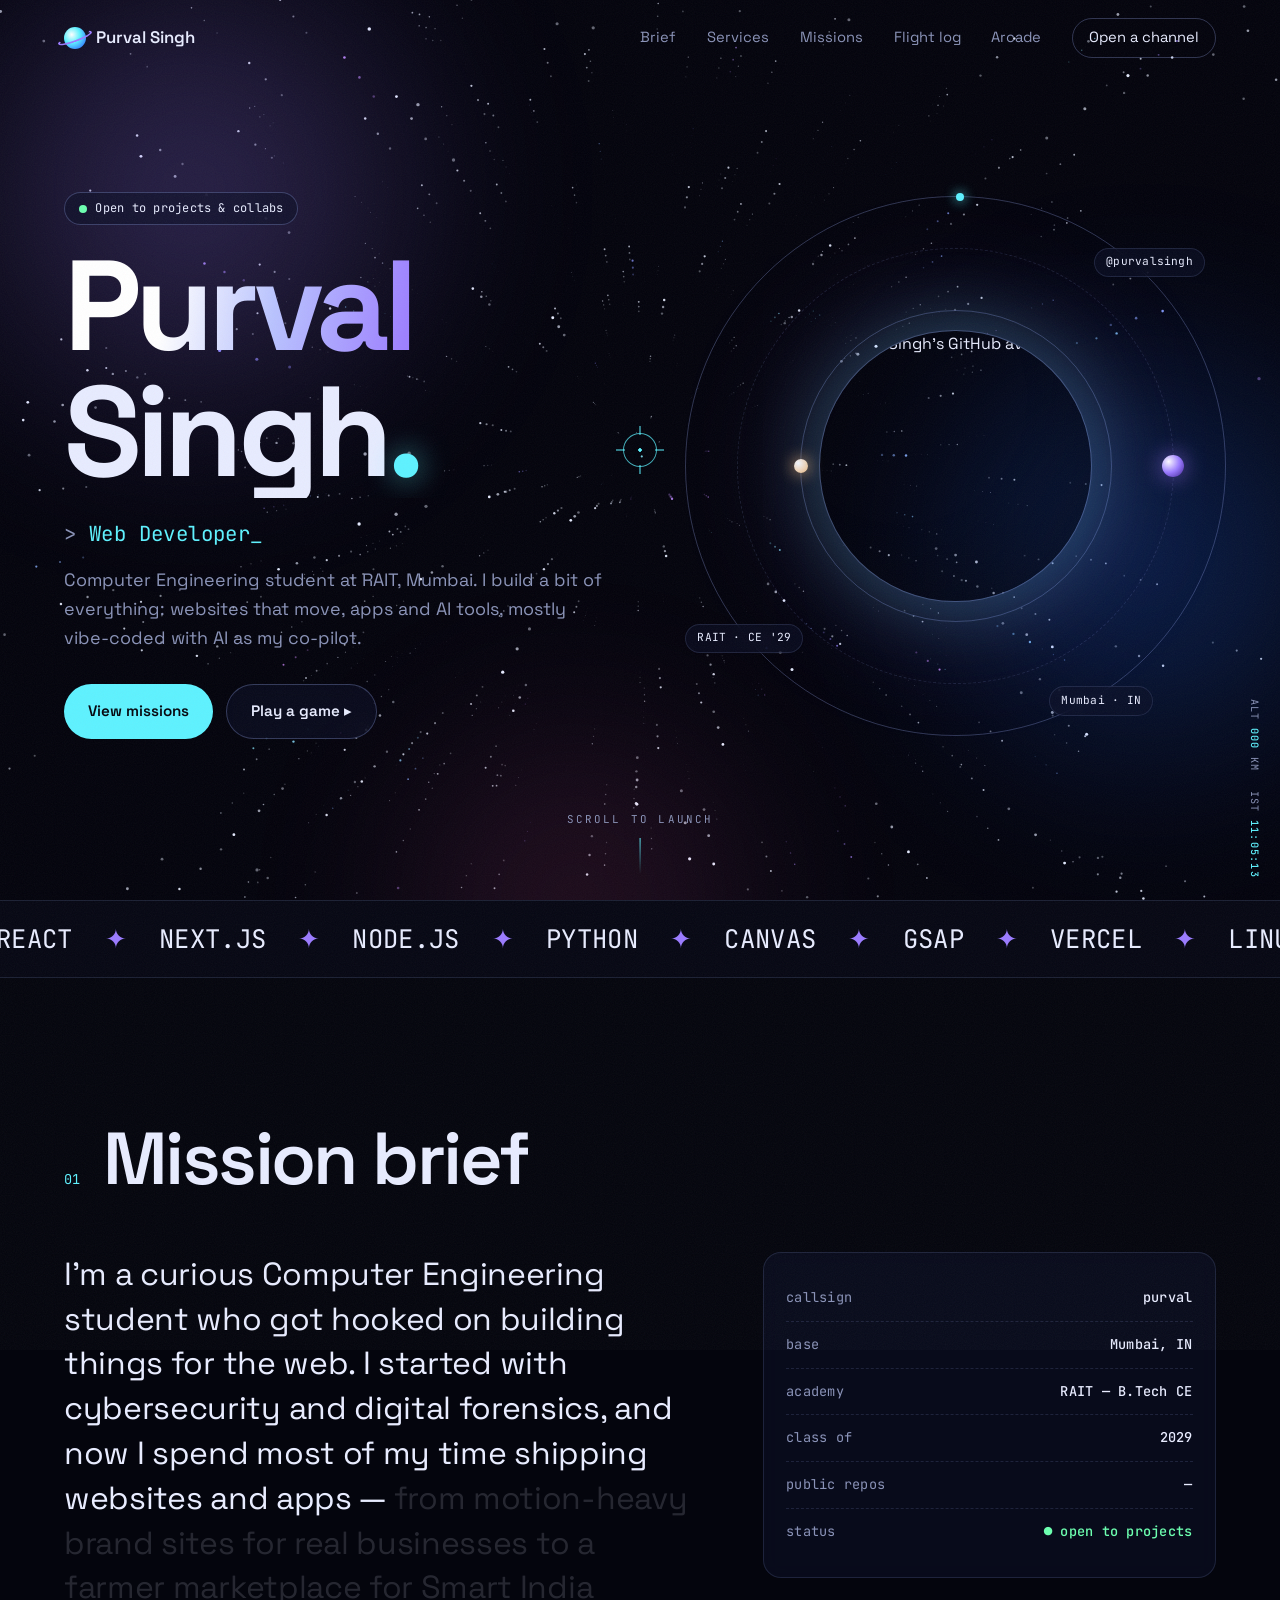
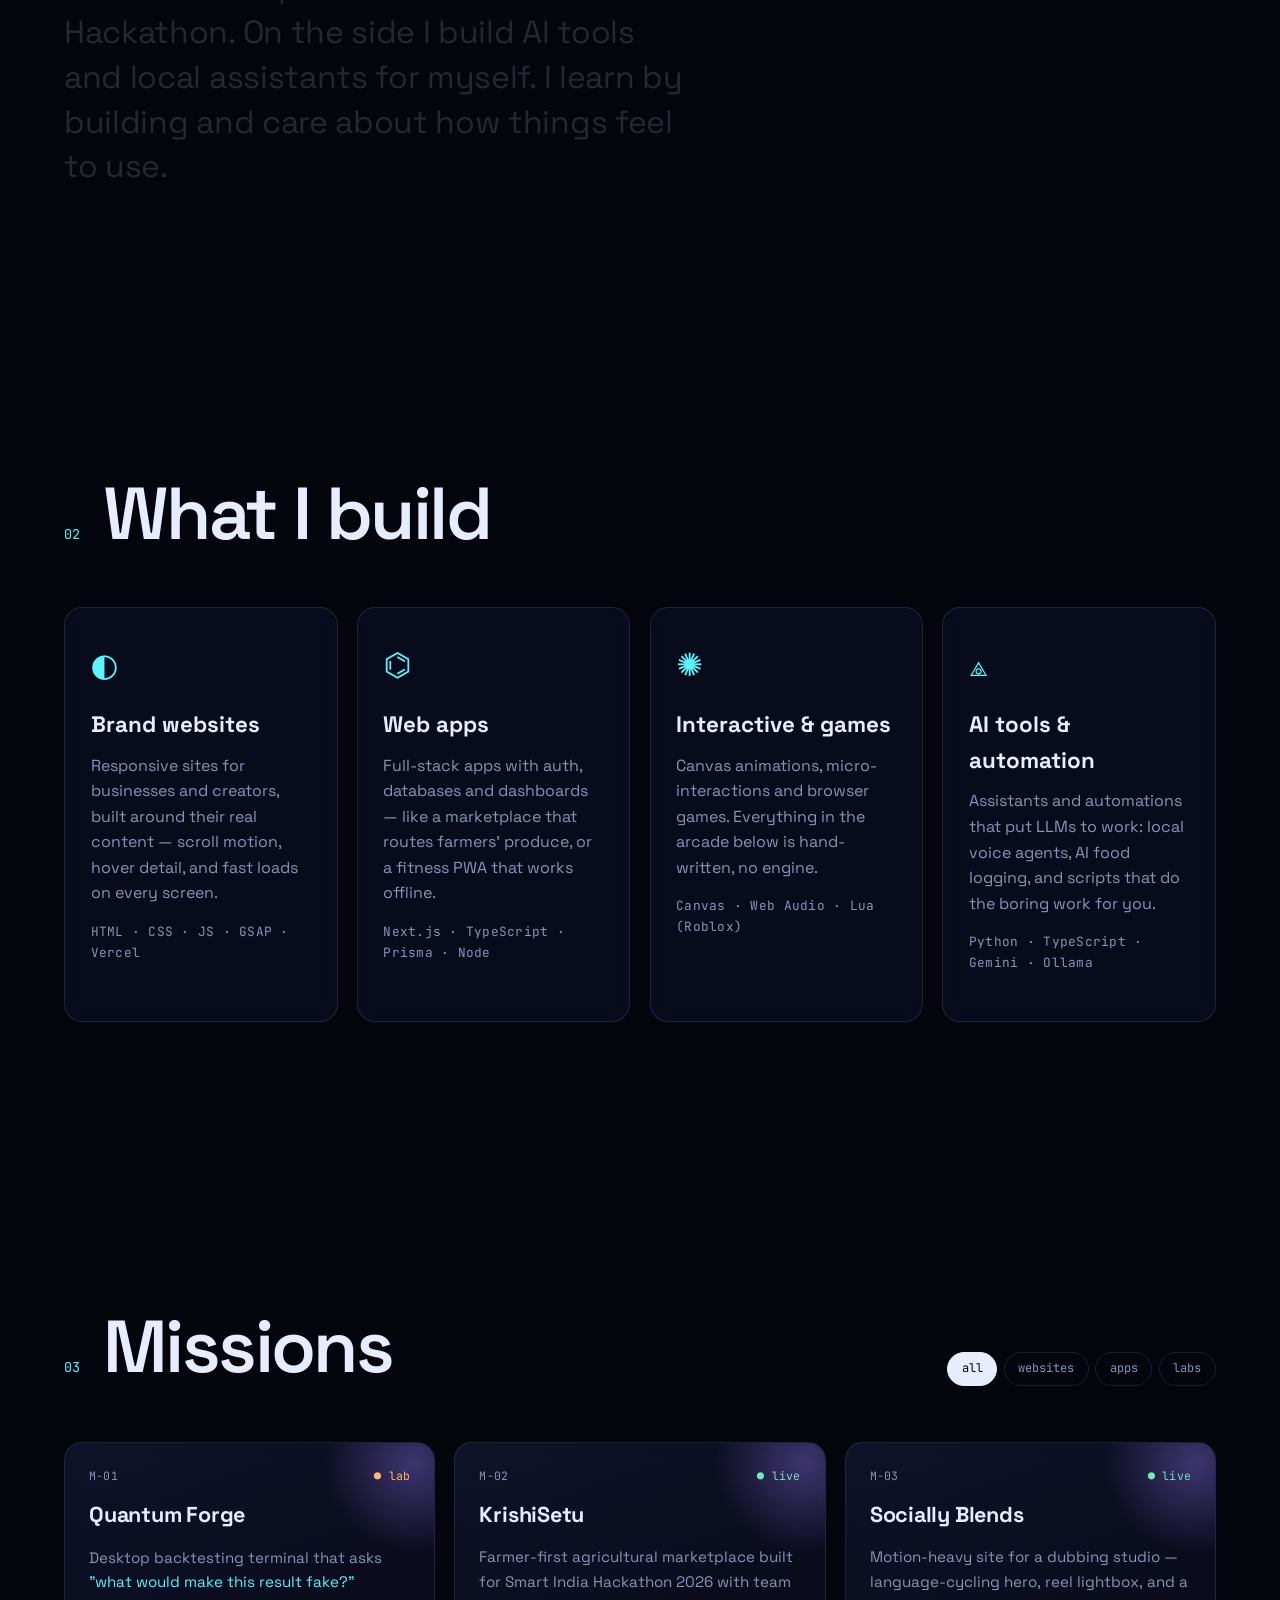
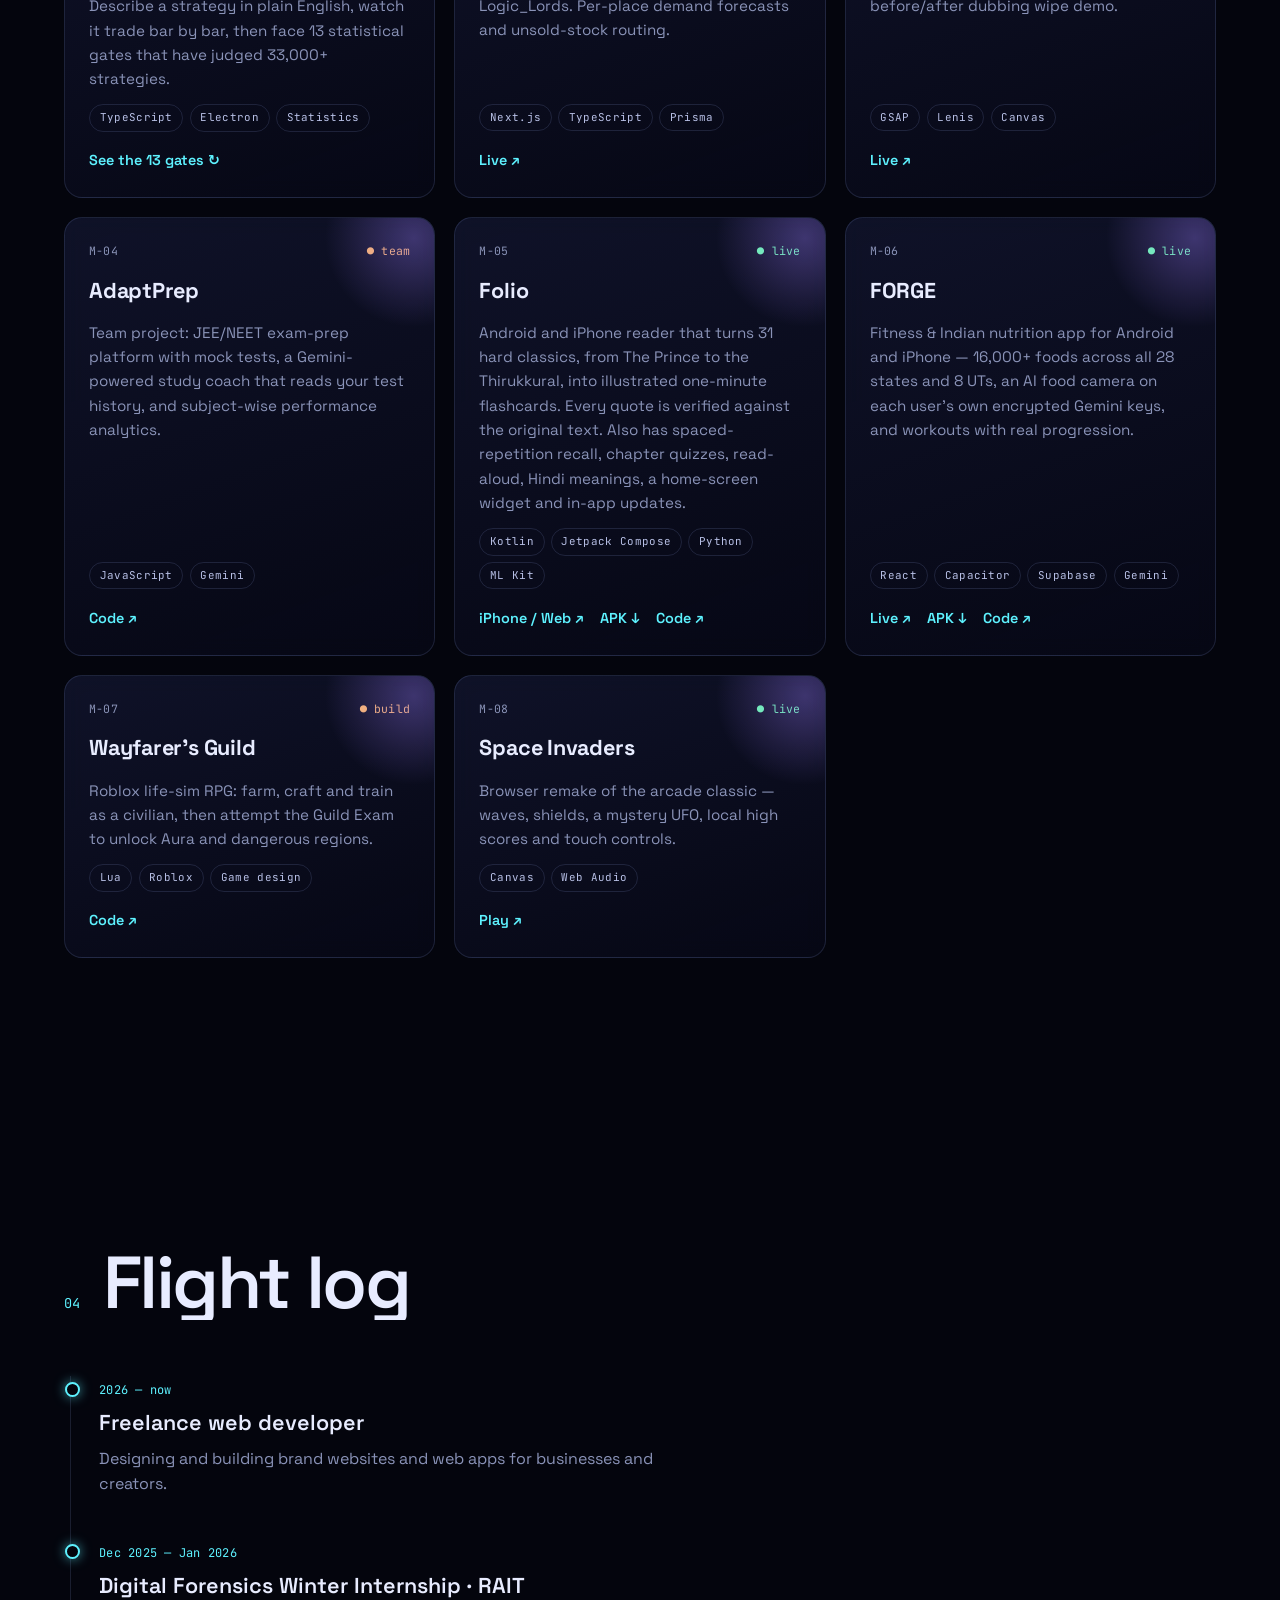
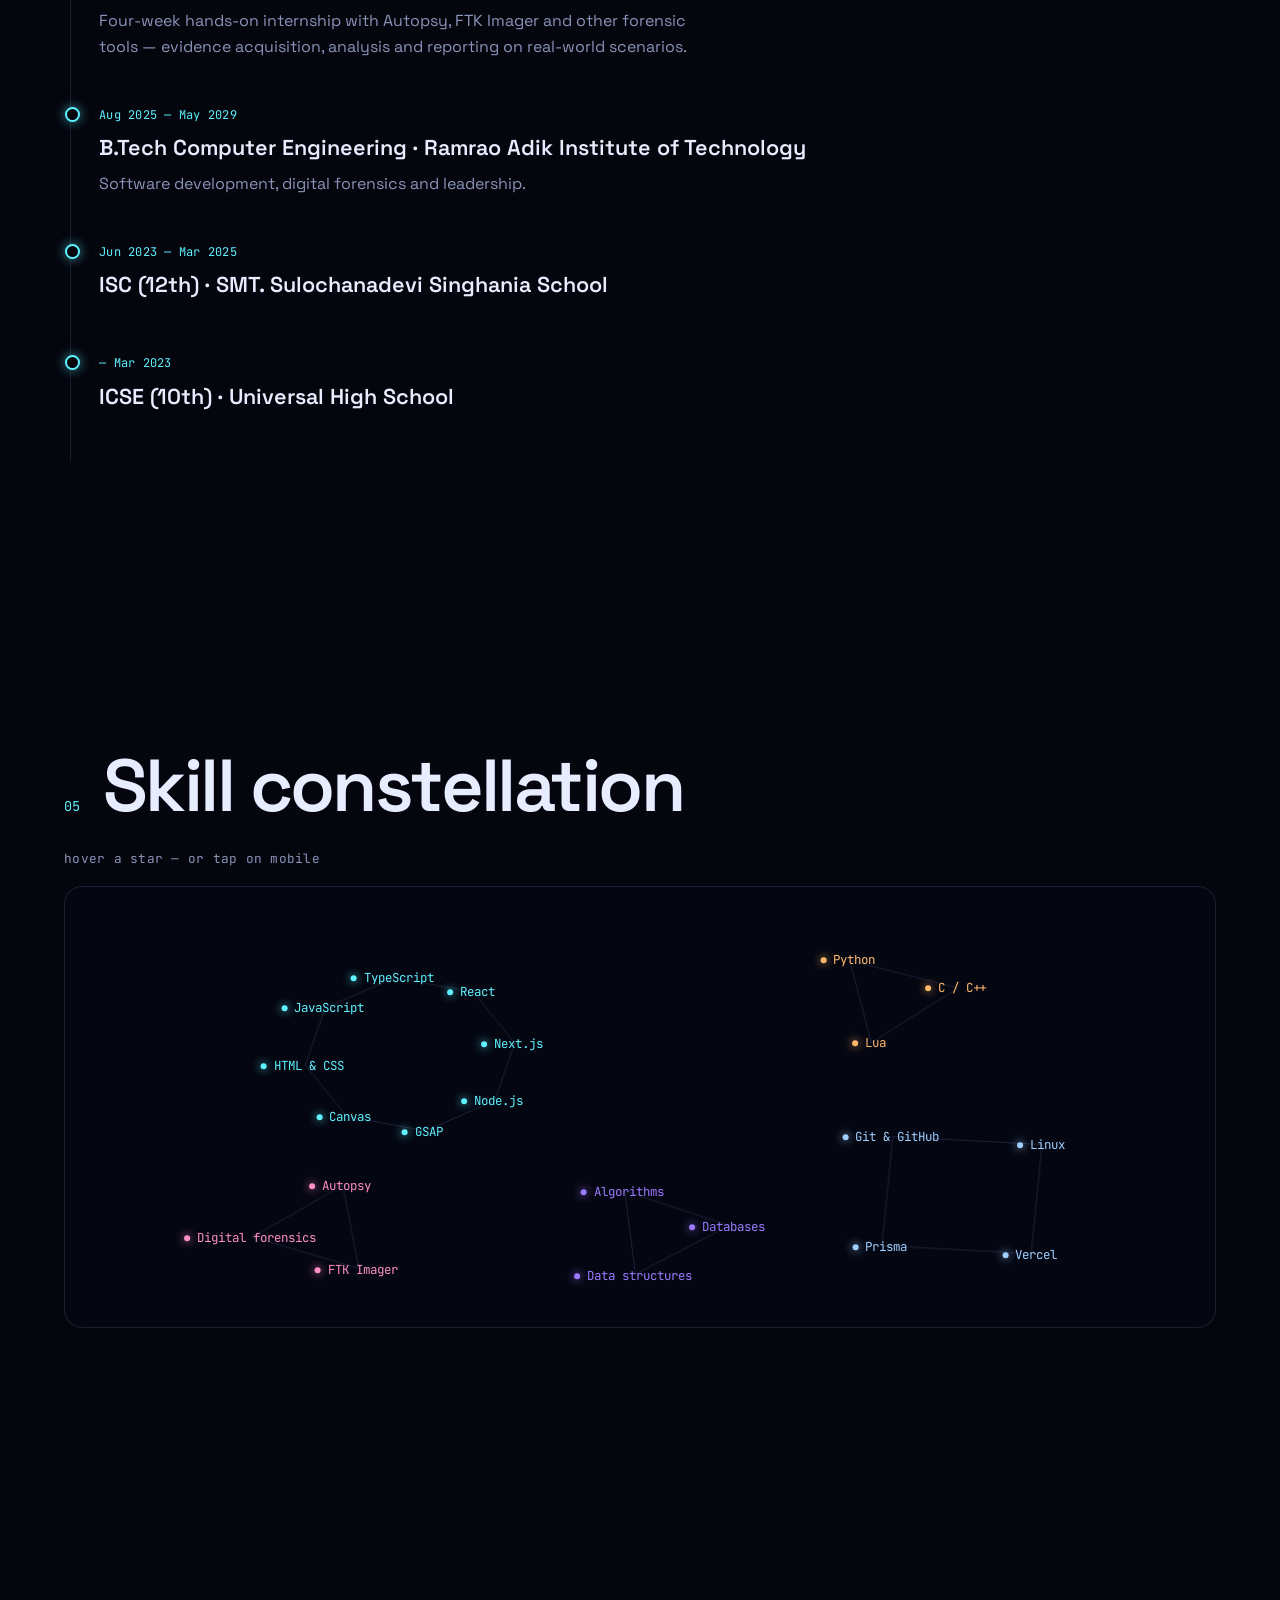
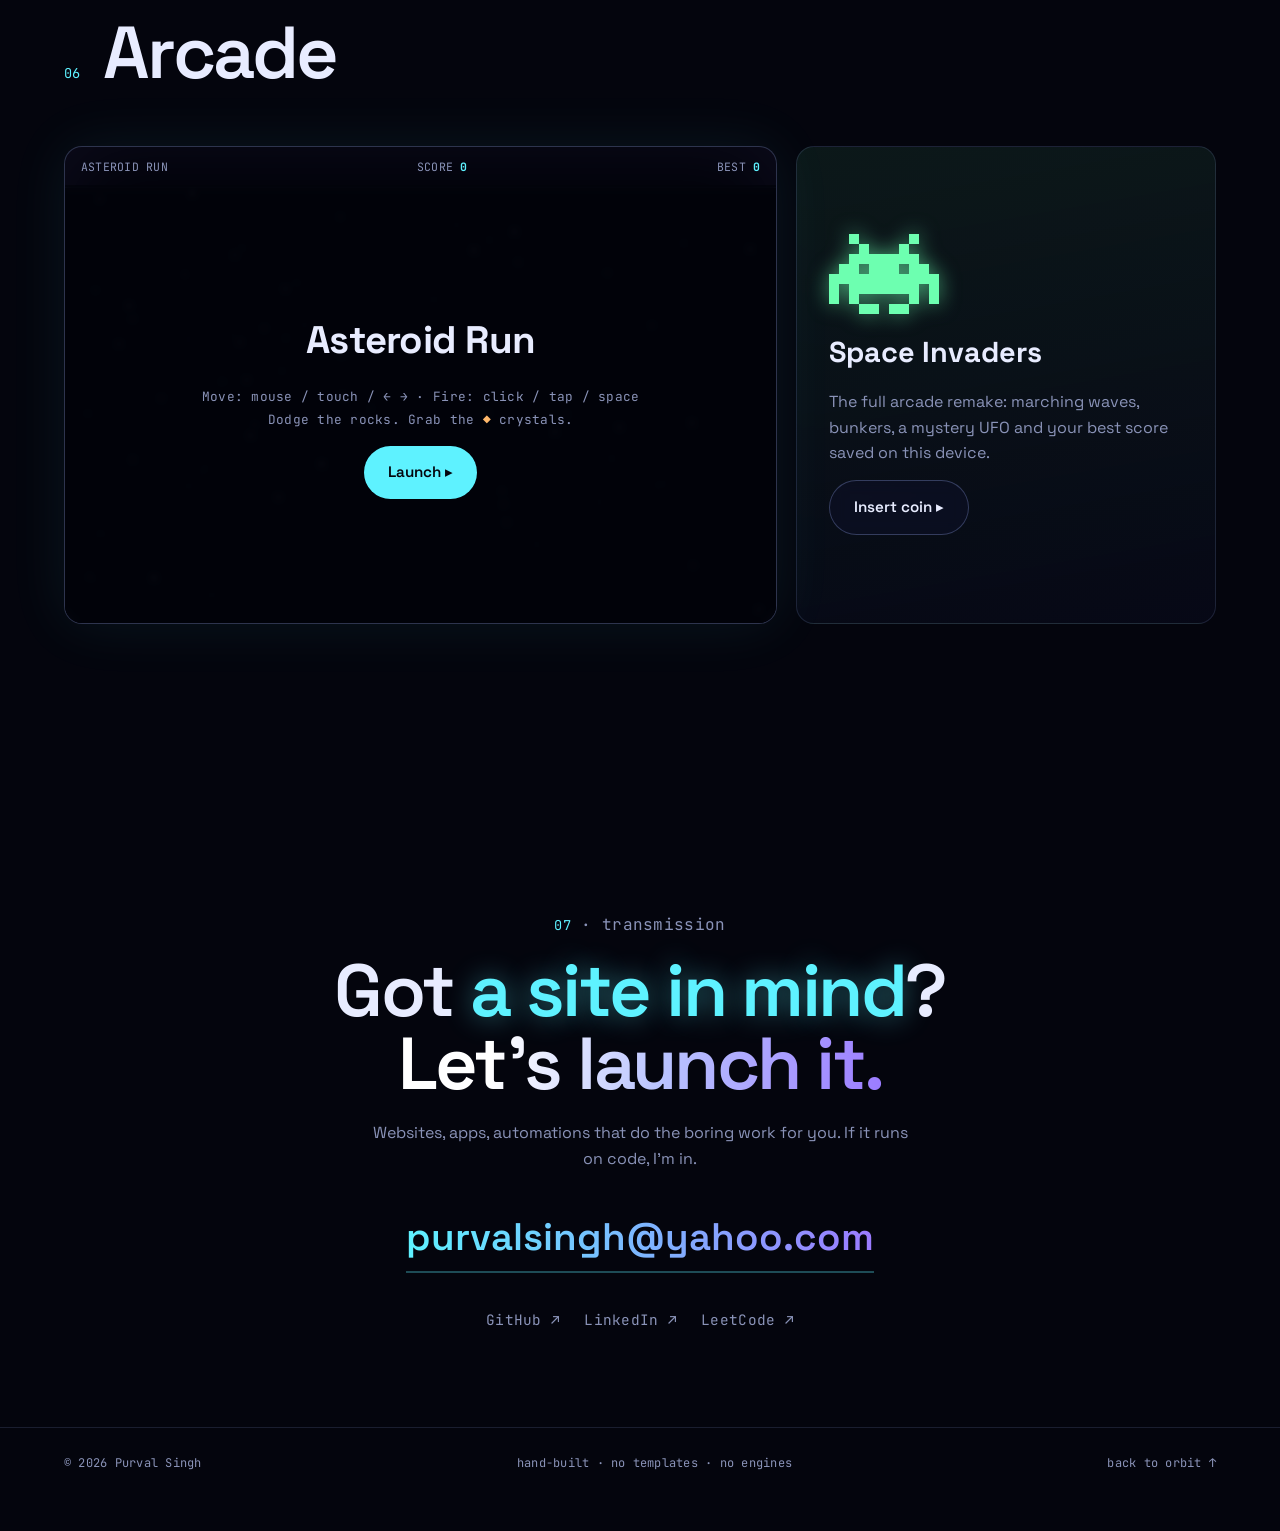
==== commit ca505236: "Quantum Forge: same-size flip card, gates on the back Co-Authored-By: Claude Opus 5.5 <noreply@anthr" ====
--- a/index.html
+++ b/index.html
@@ -13,7 +13,7 @@
   <link rel="preconnect" href="https://fonts.googleapis.com">
   <link rel="preconnect" href="https://fonts.gstatic.com" crossorigin>
   <link href="https://fonts.googleapis.com/css2?family=Space+Grotesk:wght@400;500;600;700&family=JetBrains+Mono:wght@400;500&display=swap" rel="stylesheet">
-  <link rel="stylesheet" href="space.css?v=20261126b">
+  <link rel="stylesheet" href="space.css?v=20261126d">
 </head>
 <body>
   <canvas id="stars" aria-hidden="true"></canvas>
@@ -161,18 +161,21 @@
       </div>
 
       <div class="missions" id="missionGrid">
-        <article class="mission tilt feature" data-k="lab">
-          <div class="qf-copy">
-            <div class="m-top mono"><span>M-01</span><span class="m-status">● lab</span></div>
-            <h3>Quantum Forge</h3>
-            <p class="qf-hook">Most backtesters ask <em>"what did this return?"</em><br>This one asks <strong>"what would make this result fake?"</strong></p>
-            <p>A desktop backtesting terminal. Describe a strategy in plain English, watch it trade bar by bar, then every run faces 13 statistical gates, the same ones that have judged 33,000+ strategies. Pass 12 of 13 and it's still rejected: the 13th explains why.</p>
-            <div class="tags mono"><span>TypeScript</span><span>Electron</span><span>Statistics</span></div>
-          </div>
-          <div class="qf-console mono" aria-label="Example run: a strategy passes 12 gates and fails the luck gate">
-            <div class="qf-head"><span class="qf-dot"></span>validation run · 13 gates</div>
-            <ol class="qf-gates"><li style="--i:0"><span class="g-n">01</span><span class="g-name">sample size</span><span class="g-dots"></span><span class="g-res">PASS</span></li><li style="--i:1"><span class="g-n">02</span><span class="g-name">out-of-sample</span><span class="g-dots"></span><span class="g-res">PASS</span></li><li style="--i:2"><span class="g-n">03</span><span class="g-name">walk-forward</span><span class="g-dots"></span><span class="g-res">PASS</span></li><li style="--i:3"><span class="g-n">04</span><span class="g-name">placebo</span><span class="g-dots"></span><span class="g-res">PASS</span></li><li style="--i:4"><span class="g-n">05</span><span class="g-name">mirror</span><span class="g-dots"></span><span class="g-res">PASS</span></li><li style="--i:5"><span class="g-n">06</span><span class="g-name">neighbour</span><span class="g-dots"></span><span class="g-res">PASS</span></li><li style="--i:6" class="fail"><span class="g-n">07</span><span class="g-name">luck</span><span class="g-dots"></span><span class="g-res">FAIL</span></li><li style="--i:7"><span class="g-n">08</span><span class="g-name">decay</span><span class="g-dots"></span><span class="g-res">PASS</span></li><li style="--i:8"><span class="g-n">09</span><span class="g-name">cost stress</span><span class="g-dots"></span><span class="g-res">PASS</span></li><li style="--i:9"><span class="g-n">10</span><span class="g-name">monte carlo</span><span class="g-dots"></span><span class="g-res">PASS</span></li><li style="--i:10"><span class="g-n">11</span><span class="g-name">bootstrap</span><span class="g-dots"></span><span class="g-res">PASS</span></li><li style="--i:11"><span class="g-n">12</span><span class="g-name">too-good</span><span class="g-dots"></span><span class="g-res">PASS</span></li><li style="--i:12"><span class="g-n">13</span><span class="g-name">cross-engine</span><span class="g-dots"></span><span class="g-res">PASS</span></li></ol>
-            <div class="qf-verdict"><span>verdict</span><b>REJECTED</b><em>profit came from 5 lucky trades</em></div>
+        <article class="mission tilt flip" data-k="lab">
+          <div class="flip-inner">
+            <div class="flip-face flip-front">
+              <div class="m-top mono"><span>M-01</span><span class="m-status">● lab</span></div>
+              <h3>Quantum Forge</h3>
+              <p>Desktop backtesting terminal that asks <em class="qf-q">"what would make this result fake?"</em> Describe a strategy in plain English, watch it trade bar by bar, then face 13 statistical gates that have judged 33,000+ strategies.</p>
+              <div class="tags mono"><span>TypeScript</span><span>Electron</span><span>Statistics</span></div>
+              <div class="m-links"><button class="flip-btn" type="button" aria-expanded="false">See the 13 gates ↻</button></div>
+            </div>
+            <div class="flip-face flip-back mono" aria-hidden="true">
+              <div class="qf-head"><span class="qf-dot"></span>validation run · 13 gates</div>
+              <ol class="qf-gates"><li style="--i:0"><span class="g-n">01</span><span class="g-name">sample size</span><span class="g-dots"></span><span class="g-res">PASS</span></li><li style="--i:1"><span class="g-n">02</span><span class="g-name">out-of-sample</span><span class="g-dots"></span><span class="g-res">PASS</span></li><li style="--i:2"><span class="g-n">03</span><span class="g-name">walk-forward</span><span class="g-dots"></span><span class="g-res">PASS</span></li><li style="--i:3"><span class="g-n">04</span><span class="g-name">placebo</span><span class="g-dots"></span><span class="g-res">PASS</span></li><li style="--i:4"><span class="g-n">05</span><span class="g-name">mirror</span><span class="g-dots"></span><span class="g-res">PASS</span></li><li style="--i:5"><span class="g-n">06</span><span class="g-name">neighbour</span><span class="g-dots"></span><span class="g-res">PASS</span></li><li style="--i:6" class="fail"><span class="g-n">07</span><span class="g-name">luck</span><span class="g-dots"></span><span class="g-res">FAIL</span></li><li style="--i:7"><span class="g-n">08</span><span class="g-name">decay</span><span class="g-dots"></span><span class="g-res">PASS</span></li><li style="--i:8"><span class="g-n">09</span><span class="g-name">cost stress</span><span class="g-dots"></span><span class="g-res">PASS</span></li><li style="--i:9"><span class="g-n">10</span><span class="g-name">monte carlo</span><span class="g-dots"></span><span class="g-res">PASS</span></li><li style="--i:10"><span class="g-n">11</span><span class="g-name">bootstrap</span><span class="g-dots"></span><span class="g-res">PASS</span></li><li style="--i:11"><span class="g-n">12</span><span class="g-name">too-good</span><span class="g-dots"></span><span class="g-res">PASS</span></li><li style="--i:12"><span class="g-n">13</span><span class="g-name">cross-engine</span><span class="g-dots"></span><span class="g-res">PASS</span></li></ol>
+              <div class="qf-verdict"><span>verdict</span><b>REJECTED</b><em>5 lucky trades</em></div>
+              <button class="flip-btn" type="button">↺ Back</button>
+            </div>
           </div>
         </article>
 
@@ -358,7 +361,7 @@
     <a href="#top">back to orbit ↑</a>
   </footer>
 
-  <script src="space.js?v=20261126b"></script>
+  <script src="space.js?v=20261126d"></script>
   <script src="asteroid-run.js"></script>
 </body>
 </html>
--- a/space.css
+++ b/space.css
@@ -311,17 +311,22 @@
 .mission:hover { border-color: rgba(94,242,255,.45); }
 .mission:hover::after { transform: scale(1.6); }
 .mission.out { display: none; }
-.mission.feature { grid-column: span 2; display: grid; grid-template-columns: 1.05fr 1fr; gap: 1.6rem; align-items: stretch; }
-.qf-copy { display: flex; flex-direction: column; gap: .8rem; }
-.mission .qf-copy p { flex: none; }
-.qf-copy .tags { margin-top: auto; }
-.qf-hook { font-family: var(--display); font-size: 1.12rem !important; line-height: 1.45; color: var(--text) !important; }
-.qf-hook em { color: var(--dim); font-style: normal; }
-.qf-hook strong { color: var(--cyan); font-weight: 600; }
-.qf-console { position: relative; z-index: 1; background: rgba(3,5,14,.72); border: 1px solid var(--line); border-radius: 12px; padding: .9rem 1rem; font-size: .72rem; display: flex; flex-direction: column; gap: .55rem; box-shadow: inset 0 0 40px rgba(94,242,255,.04); }
-.qf-head { color: var(--dim); display: flex; align-items: center; gap: .5rem; letter-spacing: .06em; text-transform: uppercase; font-size: .64rem; padding-bottom: .5rem; border-bottom: 1px dashed var(--line); }
+.mission.flip { padding: 0; min-height: 20.5rem; }
+.flip-inner { position: relative; height: 100%; }
+.flip-face { padding: 1.5rem; display: flex; flex-direction: column; gap: .8rem; position: relative; z-index: 1; }
+.flip-front { height: 100%; transform: perspective(1000px) rotateY(0); transition: transform .32s ease-out .32s, visibility 0s .32s; }
+.flip-back { position: absolute; inset: 0; gap: .35rem; padding: 1rem 1.25rem; font-size: .68rem; line-height: 1.3; background: rgba(3,5,14,.5); border-radius: inherit;
+  visibility: hidden; transform: perspective(1000px) rotateY(90deg); transition: transform .32s ease-in, visibility 0s .32s; }
+.mission.flip.flipped .flip-front { visibility: hidden; transform: perspective(1000px) rotateY(-90deg); transition: transform .32s ease-in, visibility 0s .32s; }
+.mission.flip.flipped .flip-back { visibility: visible; transform: perspective(1000px) rotateY(0); transition: transform .32s ease-out .32s, visibility 0s .32s; }
+.qf-q { color: var(--cyan); font-style: normal; }
+.flip-btn { font: inherit; font-weight: 600; font-size: .9rem; color: var(--cyan); background: none; border: 0; padding: 0; cursor: pointer; border-bottom: 1px solid transparent; transition: border-color .2s; }
+.flip-btn:hover, .flip-btn:focus-visible { border-color: var(--cyan); outline: none; }
+.flip-back .flip-btn { font-size: .78rem; align-self: flex-start; }
+.mission.flip:not(.flipped) .qf-gates li, .mission.flip:not(.flipped) .qf-verdict { animation: none; }
+.qf-head { color: var(--dim); display: flex; align-items: center; gap: .5rem; letter-spacing: .06em; text-transform: uppercase; font-size: .64rem; padding-bottom: .35rem; border-bottom: 1px dashed var(--line); }
 .qf-dot { width: 7px; height: 7px; border-radius: 50%; background: var(--ok); box-shadow: 0 0 8px var(--ok); animation: qfBlink 1.6s infinite; }
-.qf-gates { list-style: none; margin: 0; padding: 0; display: flex; flex-direction: column; gap: .18rem; }
+.qf-gates { list-style: none; margin: 0; padding: 0; display: flex; flex-direction: column; gap: .2rem; }
 .qf-gates li { display: flex; align-items: baseline; gap: .55rem; color: #c9d1f2; opacity: .25; animation: qfRow 9s infinite; animation-delay: calc(var(--i) * .32s); }
 .g-n { color: var(--violet); }
 .g-dots { flex: 1; border-bottom: 1px dotted rgba(160,180,255,.22); transform: translateY(-3px); }
@@ -329,14 +334,14 @@
 .qf-gates li.fail { color: #ffd0d0; }
 .qf-gates li.fail .g-res { color: #ff6b81; text-shadow: 0 0 10px rgba(255,107,129,.7); }
 .qf-gates li.fail .g-n { color: #ff6b81; }
-.qf-verdict { margin-top: auto; padding-top: .55rem; border-top: 1px dashed var(--line); display: flex; flex-wrap: wrap; align-items: baseline; gap: .3rem .6rem; animation: qfVerdict 9s infinite; }
+.qf-verdict { margin-top: auto; padding-top: .35rem; border-top: 1px dashed var(--line); display: flex; flex-wrap: wrap; align-items: baseline; gap: .3rem .6rem; animation: qfVerdict 9s infinite; }
 .qf-verdict span { color: var(--dim); text-transform: uppercase; font-size: .62rem; letter-spacing: .08em; }
 .qf-verdict b { color: #ff6b81; letter-spacing: .12em; }
 .qf-verdict em { color: var(--dim); font-style: normal; }
 @keyframes qfRow { 0% { opacity: .25; } 4%, 92% { opacity: 1; } 100% { opacity: .25; } }
 @keyframes qfVerdict { 0%, 48% { opacity: 0; } 54%, 92% { opacity: 1; } 100% { opacity: 0; } }
 @keyframes qfBlink { 50% { opacity: .35; } }
-@media (prefers-reduced-motion: reduce) { .qf-gates li, .qf-verdict, .qf-dot { animation: none; opacity: 1; } }
+@media (prefers-reduced-motion: reduce) { .qf-gates li, .qf-verdict, .qf-dot { animation: none !important; opacity: 1; } .flip-face { transition: none !important; } }
 .m-top { display: flex; justify-content: space-between; font-size: .72rem; color: var(--dim); }
 .m-status { color: var(--amber); }
 .m-status.live { color: var(--ok); }
@@ -473,7 +478,6 @@
 }
 @media (max-width: 560px) {
   .services, .missions { grid-template-columns: 1fr; }
-  .mission.feature { grid-column: auto; grid-template-columns: 1fr; }
   .hero-title { font-size: clamp(2.9rem, 15vw, 4rem); }
   .orbit-tag.t3, .scroll-hint { display: none; }
   .hud { display: none; }
@@ -490,4 +494,3 @@
   .reveal, .split .w > span, .hero-title .line > span { opacity: 1; transform: none; }
   .brief-text .bw { opacity: 1; }
 }
-@media (max-width: 760px) { .mission.feature { grid-template-columns: 1fr; } }
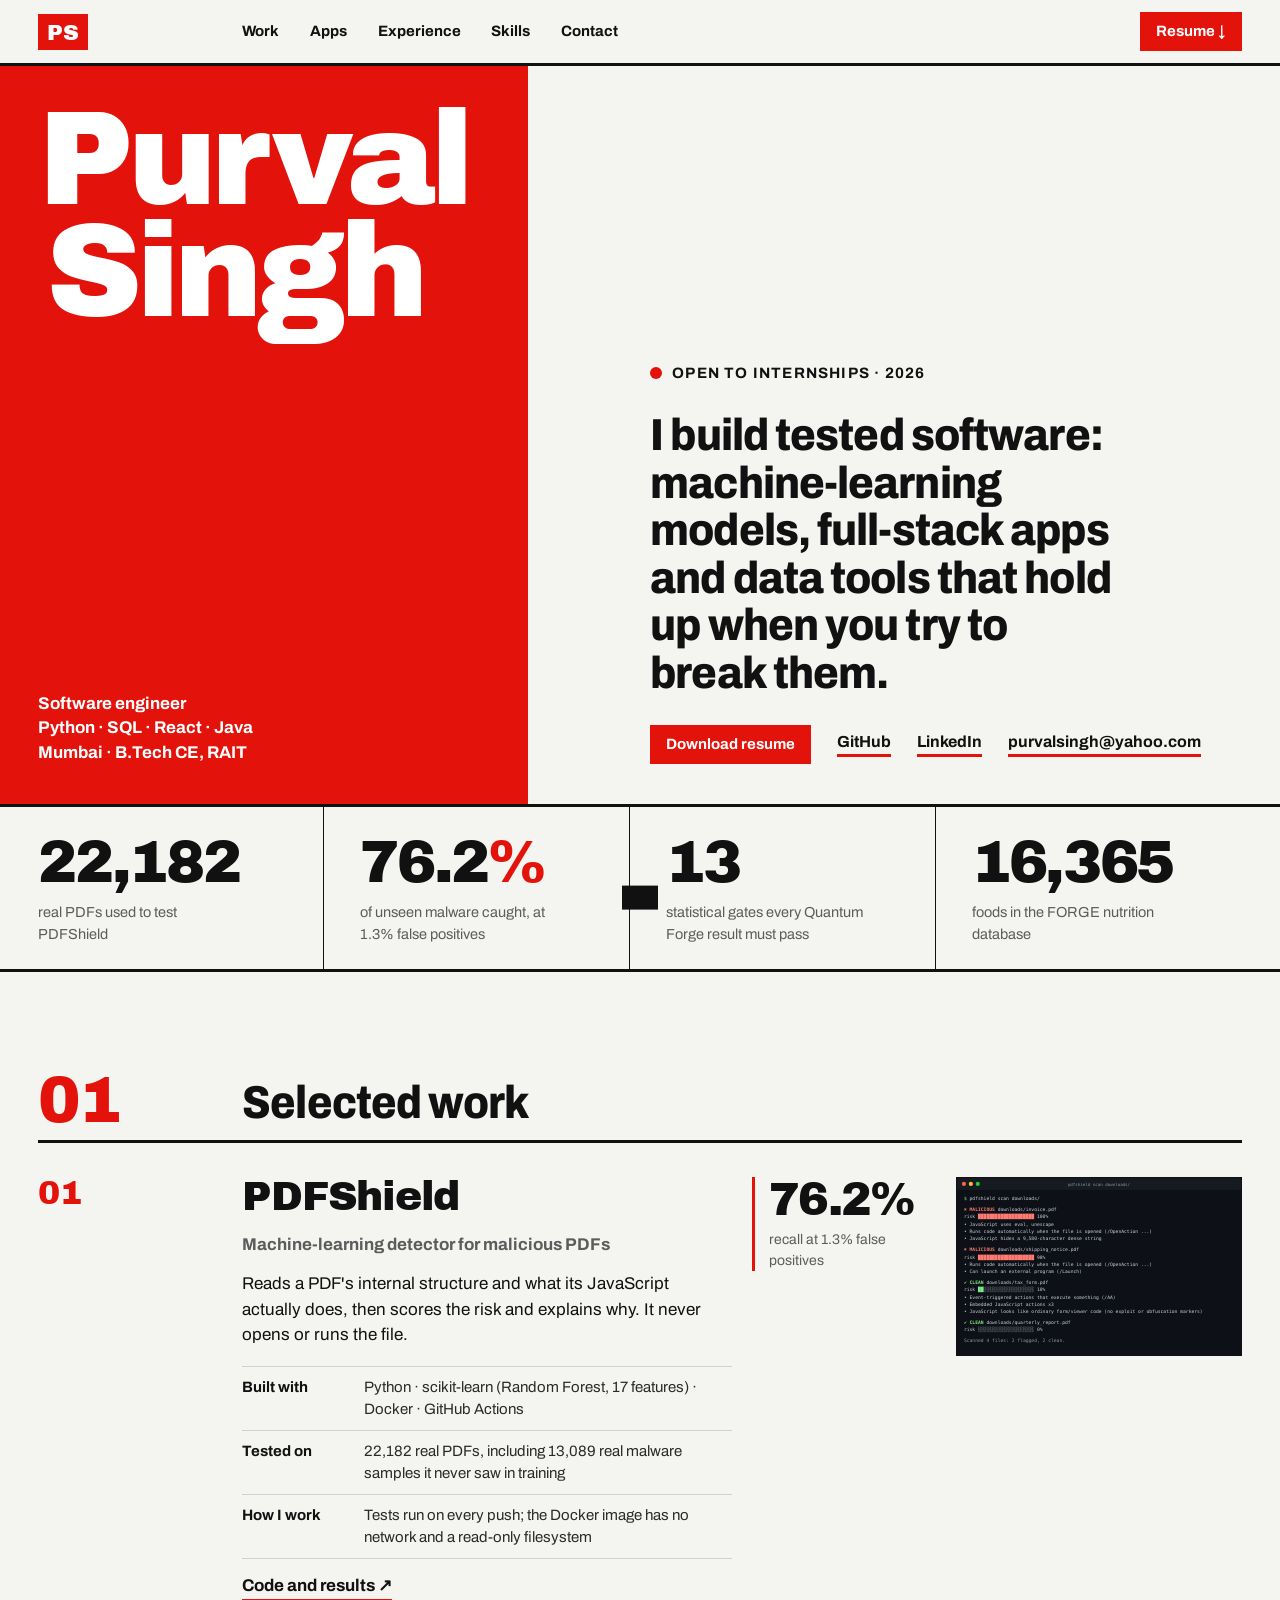
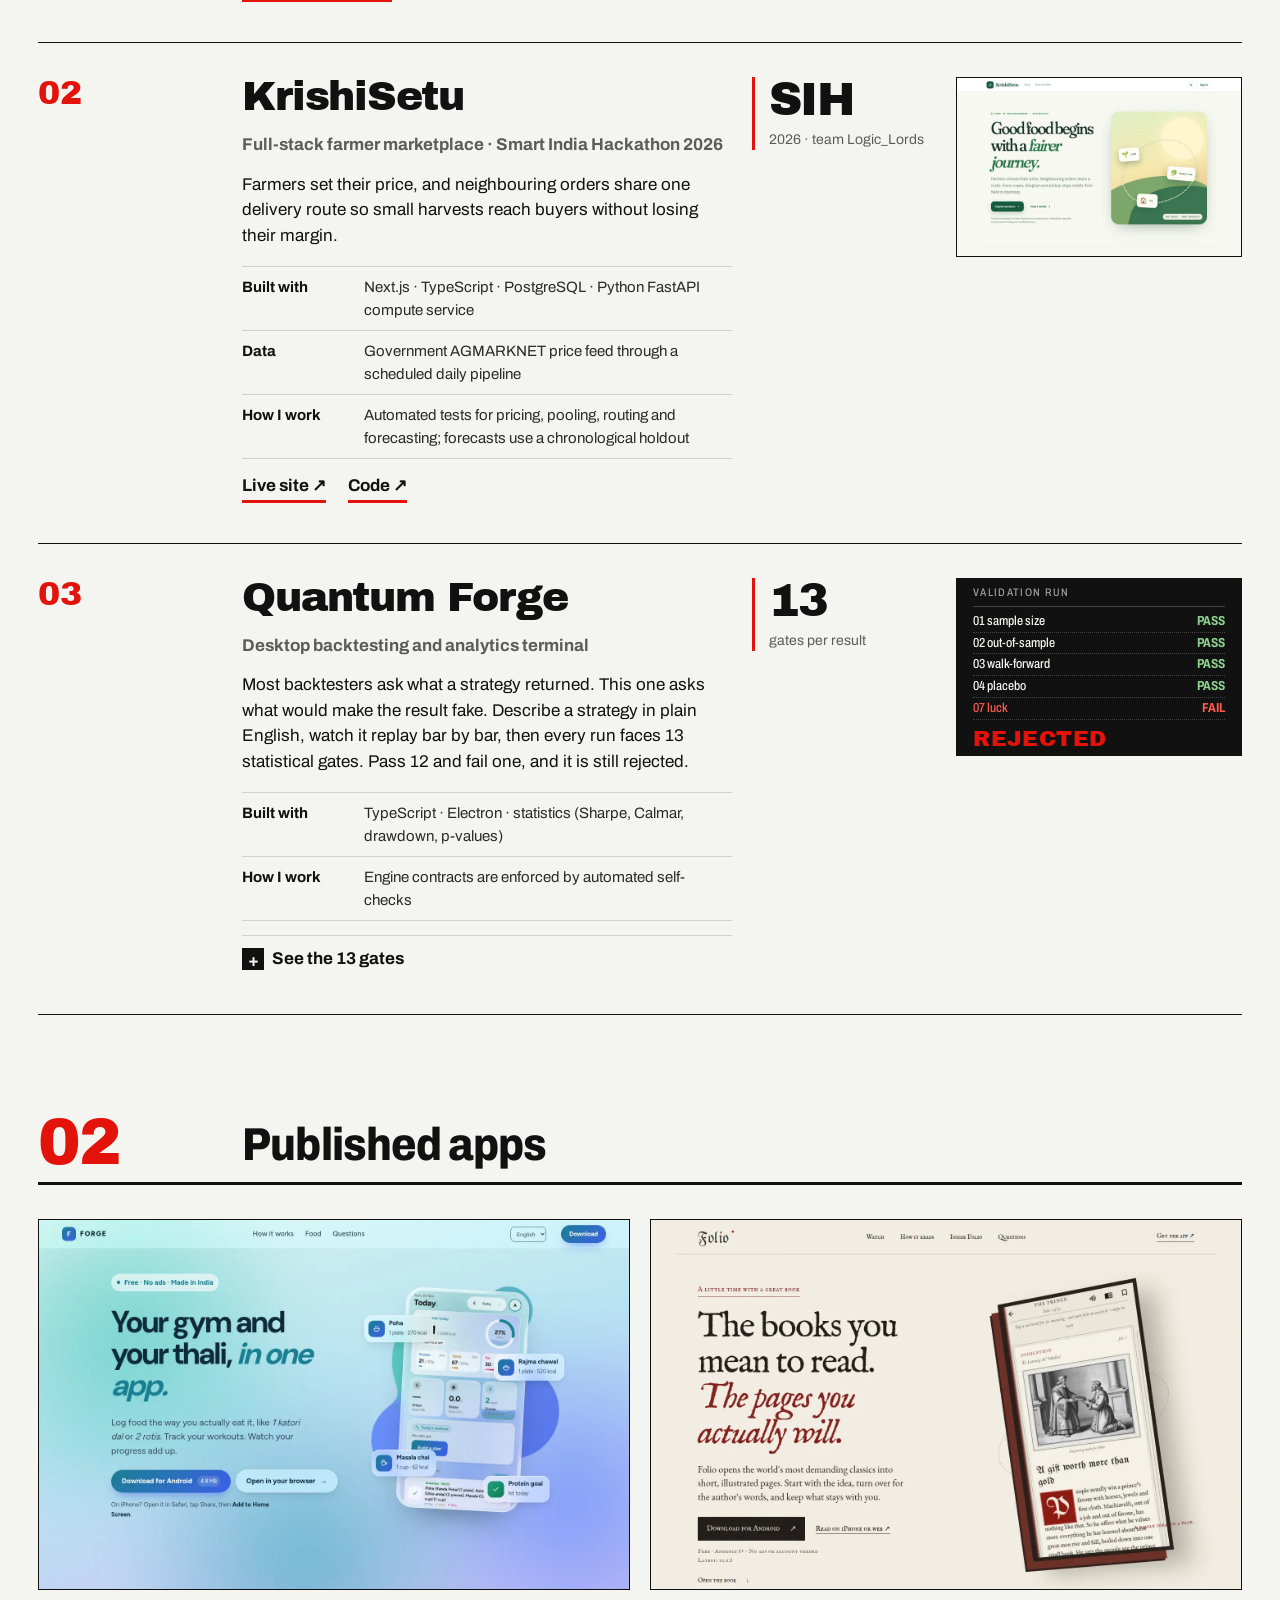
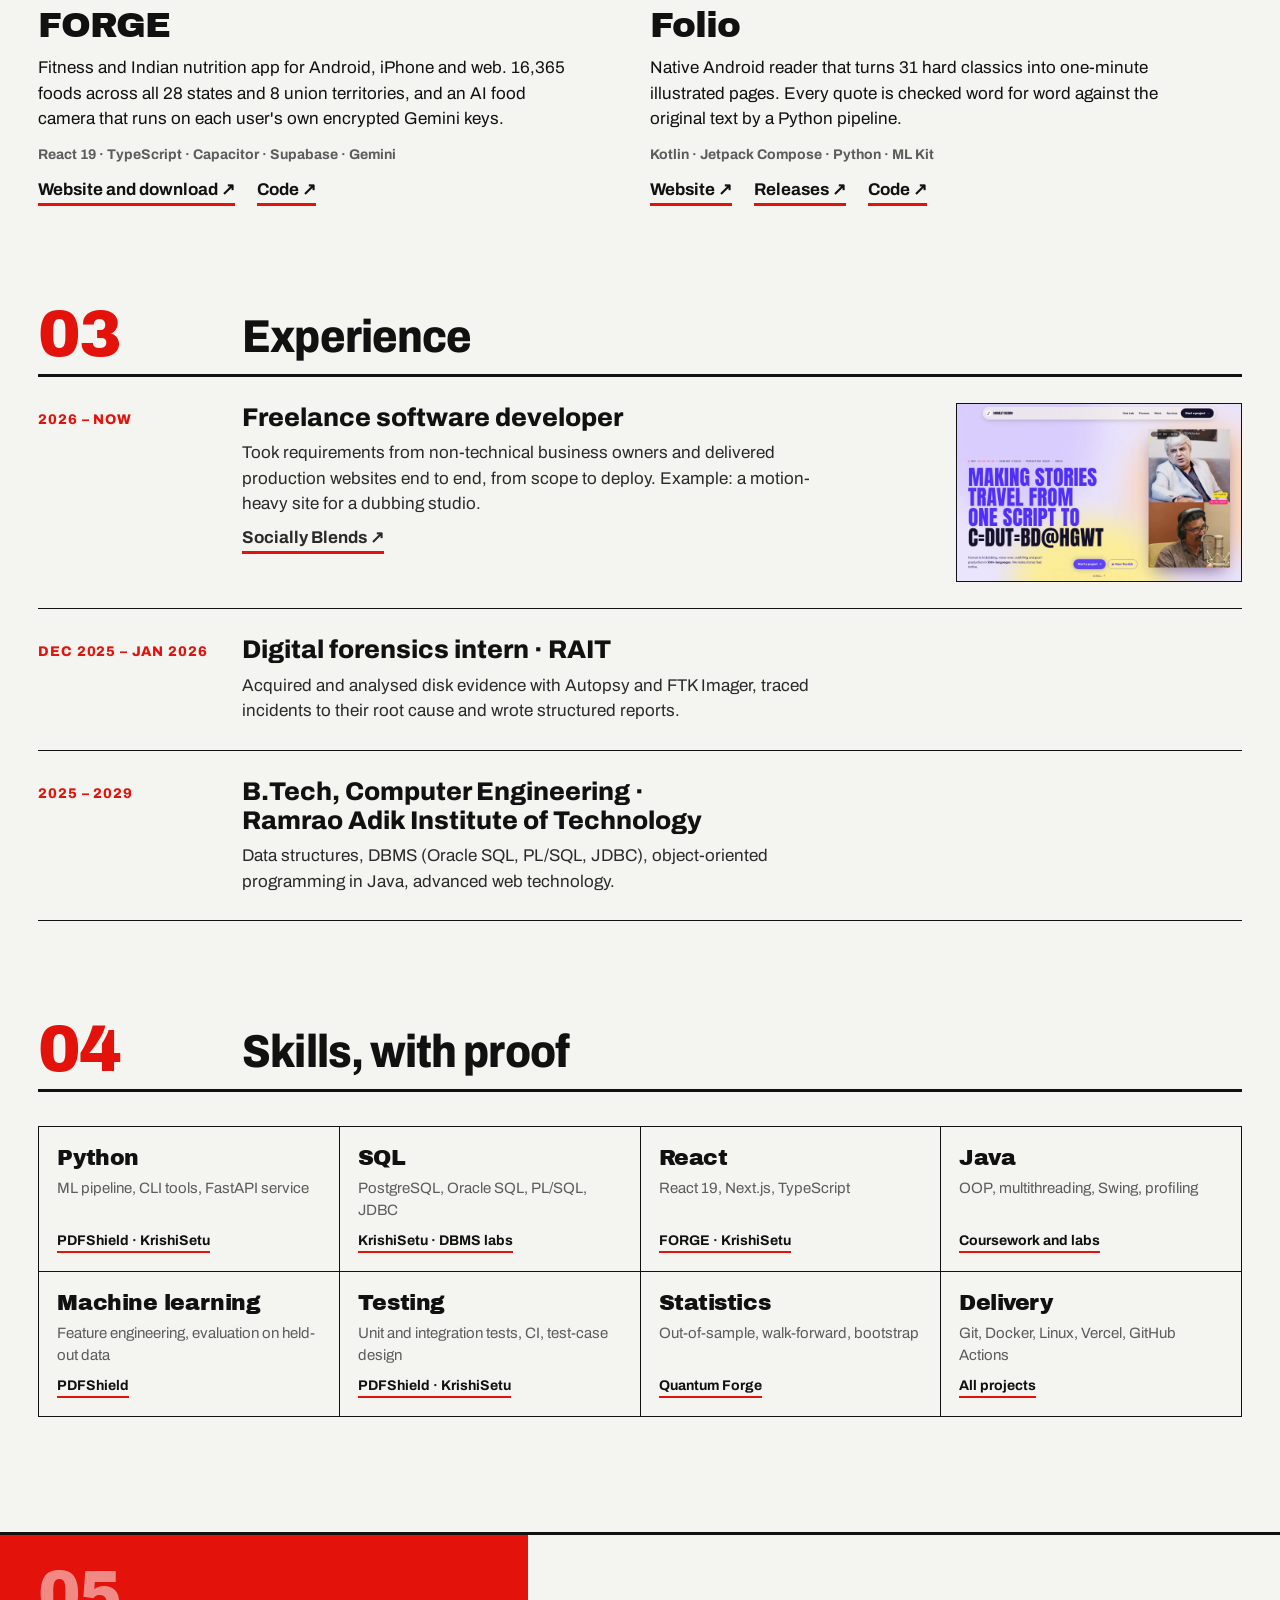
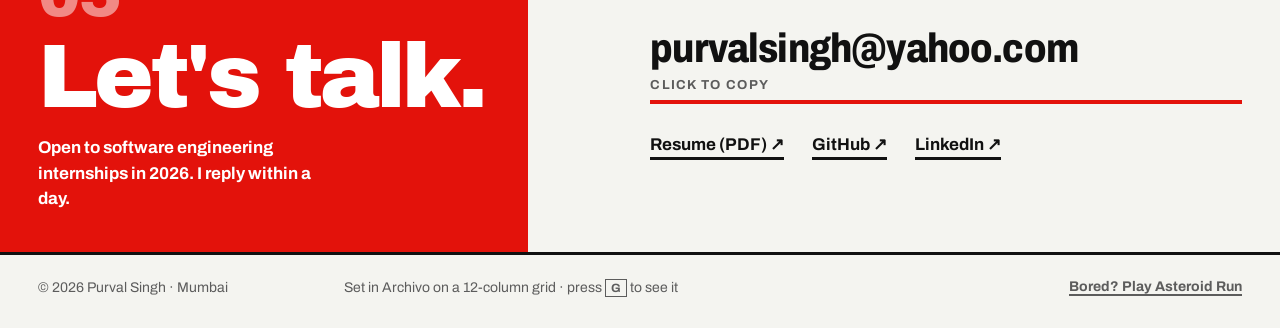
==== commit e47f4750: "Redesign: Swiss grid portfolio New 12-column Swiss layout in Archivo. Leads with PDFShield, KrishiSe" ====
--- a/index.html
+++ b/index.html
@@ -3,365 +3,208 @@
 <head>
   <meta charset="UTF-8">
   <meta name="viewport" content="width=device-width, initial-scale=1.0">
-  <title>Purval Singh — Builder</title>
-  <meta name="description" content="Purval Singh — Computer Engineering student at RAIT who builds websites, apps and AI tools. Space-themed portfolio with playable arcade games.">
-  <meta name="theme-color" content="#04050d">
-  <meta property="og:title" content="Purval Singh — Builder">
-  <meta property="og:description" content="Websites, apps and AI tools. Come play Space Invaders.">
-  <meta property="og:image" content="https://avatars.githubusercontent.com/u/229818956?v=4">
-  <link rel="icon" href="data:image/svg+xml,<svg xmlns='http://www.w3.org/2000/svg' viewBox='0 0 100 100'><circle cx='50' cy='50' r='22' fill='%235ef2ff'/><ellipse cx='50' cy='50' rx='44' ry='12' fill='none' stroke='%239b7bff' stroke-width='6' transform='rotate(-20 50 50)'/></svg>">
+  <title>Purval Singh · Software Engineer</title>
+  <meta name="description" content="Purval Singh, software engineer (Python, SQL, React, Java). I build tested software: machine-learning models, full-stack apps and data tools. Open to internships 2026.">
+  <meta name="theme-color" content="#e3120b">
+  <meta property="og:title" content="Purval Singh · Software Engineer">
+  <meta property="og:description" content="Tested software: an ML malware detector validated on 22,182 real files, a Smart India Hackathon marketplace, and a 13-gate analytics terminal.">
+  <meta property="og:image" content="https://purvalsingh.github.io/assets/work/krishisetu.webp">
+  <link rel="icon" href="data:image/svg+xml,<svg xmlns='http://www.w3.org/2000/svg' viewBox='0 0 100 100'><rect width='100' height='100' fill='%23e3120b'/><text x='50' y='70' font-family='Arial Black,Arial' font-weight='900' font-size='54' text-anchor='middle' fill='white'>PS</text></svg>">
   <link rel="preconnect" href="https://fonts.googleapis.com">
   <link rel="preconnect" href="https://fonts.gstatic.com" crossorigin>
-  <link href="https://fonts.googleapis.com/css2?family=Space+Grotesk:wght@400;500;600;700&family=JetBrains+Mono:wght@400;500&display=swap" rel="stylesheet">
-  <link rel="stylesheet" href="space.css?v=20261126d">
+  <link href="https://fonts.googleapis.com/css2?family=Archivo:wdth,wght@62..125,400;62..125,500;62..125,700;62..125,800&family=Archivo+Black&display=swap" rel="stylesheet">
+  <link rel="stylesheet" href="swiss.css?v=1">
 </head>
 <body>
-  <canvas id="stars" aria-hidden="true"></canvas>
-  <div class="nebula" aria-hidden="true"><span></span><span></span><span></span></div>
-  <div class="grain" aria-hidden="true"></div>
-  <div class="cursor" aria-hidden="true"><span></span></div>
+  <a class="skip" href="#work">Skip to work</a>
+  <div class="grid-overlay" aria-hidden="true"><i></i><i></i><i></i><i></i><i></i><i></i><i></i><i></i><i></i><i></i><i></i><i></i></div>
   <div class="progress" aria-hidden="true"></div>
 
-  <!-- Loader: countdown to launch -->
-  <div class="loader" id="loader" aria-hidden="true">
-    <div class="loader-ring"><span></span></div>
-    <p class="mono">T-minus <b id="count">10</b></p>
-    <p class="mono dim">ignition sequence</p>
-  </div>
-
-  <header class="nav" id="nav">
-    <a href="#top" class="brand" aria-label="Purval Singh — home">
-      <span class="brand-planet"></span><span>Purval Singh</span><em class="brand-tag mono" id="brandTag">builder</em>
-    </a>
-    <nav class="nav-links" id="navLinks" aria-label="Main">
-      <a href="#about">Brief</a>
-      <a href="#services">Services</a>
-      <a href="#missions">Missions</a>
-      <a href="#log">Flight log</a>
-      <a href="#arcade">Arcade</a>
-      <a href="#contact" class="nav-cta">Open a channel</a>
+  <header class="nav">
+    <a class="mark" href="#top" aria-label="Purval Singh, home">PS</a>
+    <nav aria-label="Sections">
+      <a href="#work">Work</a><a href="#apps">Apps</a><a href="#experience">Experience</a><a href="#skills">Skills</a><a href="#contact">Contact</a>
     </nav>
-    <button class="burger" id="burger" aria-label="Menu" aria-expanded="false" aria-controls="navLinks"><span></span><span></span></button>
+    <a class="btn-red" href="assets/Purval_Singh_Resume.pdf" target="_blank" rel="noopener">Resume ↓</a>
   </header>
-
-  <!-- HUD -->
-  <aside class="hud mono" aria-hidden="true">
-    <div>ALT <b id="alt">000</b> km</div>
-    <div>IST <b id="clock">--:--:--</b></div>
-  </aside>
 
   <main id="top">
     <!-- HERO -->
     <section class="hero">
-      <div class="hero-copy">
-        <p class="chip mono reveal"><i class="pulse"></i> Open to projects &amp; collabs</p>
-        <h1 class="hero-title">
-          <span class="line"><span>Purval</span></span>
-          <span class="line"><span>Singh<em>.</em></span></span>
-        </h1>
-        <p class="hero-role mono reveal">
-          <span class="dim">&gt;</span> <span id="role">Web Developer</span><span class="caret">_</span>
-        </p>
-        <p class="hero-sub reveal">
-          Computer Engineering student at RAIT, Mumbai. I build a bit of everything: websites that move,
-          apps and AI tools, mostly vibe-coded with AI as my co-pilot.
-        </p>
-        <div class="hero-ctas reveal">
-          <a href="#missions" class="btn btn-primary magnetic">View missions</a>
-          <a href="#arcade" class="btn btn-ghost magnetic" data-warp>Play a game ▸</a>
-        </div>
-      </div>
-
-      <div class="hero-orbit reveal" id="orbit">
-        <div class="ring r1"><i class="moon m1"></i></div>
-        <div class="ring r2"><i class="moon m2"></i></div>
-        <div class="ring r3"><i class="moon m3"></i></div>
-        <a href="https://github.com/purvalsingh" target="_blank" rel="noopener" class="avatar-wrap" aria-label="Purval on GitHub">
-          <img src="https://avatars.githubusercontent.com/u/229818956?v=4" alt="Purval Singh's GitHub avatar" width="220" height="220">
-        </a>
-        <span class="orbit-tag mono t1">@purvalsingh</span>
-        <span class="orbit-tag mono t2">RAIT · CE '29</span>
-        <span class="orbit-tag mono t3">Mumbai · IN</span>
-      </div>
-
-      <a href="#about" class="scroll-hint mono" aria-label="Scroll down">scroll to launch <span></span></a>
-    </section>
-
-    <!-- MARQUEE -->
-    <div class="marquee mono" aria-hidden="true">
-      <div class="marquee-track" id="marquee">
-        <span>HTML</span><span>✦</span><span>CSS</span><span>✦</span><span>JavaScript</span><span>✦</span><span>TypeScript</span><span>✦</span><span>React</span><span>✦</span><span>Next.js</span><span>✦</span><span>Node.js</span><span>✦</span><span>Python</span><span>✦</span><span>Canvas</span><span>✦</span><span>GSAP</span><span>✦</span><span>Vercel</span><span>✦</span><span>Linux</span><span>✦</span><span>Electron</span><span>✦</span><span>Gemini API</span><span>✦</span><span>AI agents</span><span>✦</span>
-      </div>
+      <div class="hero-red">
+        <h1 class="hero-name"><span>Purval</span><span>Singh</span></h1>
+        <p class="hero-meta">Software engineer<br>Python · SQL · React · Java<br>Mumbai · B.Tech CE, RAIT</p>
+      </div>
+      <div class="hero-main">
+        <p class="status"><i></i>Open to internships · 2026</p>
+        <p class="kick">I build tested software: machine&#8209;learning models, full&#8209;stack apps and data tools that hold up when you try to break them.</p>
+        <div class="hero-cta">
+          <a class="btn-red" href="assets/Purval_Singh_Resume.pdf" target="_blank" rel="noopener">Download resume</a>
+          <a class="link" href="https://github.com/purvalsingh" target="_blank" rel="noopener">GitHub</a>
+          <a class="link" href="https://www.linkedin.com/in/purval-singh-052724332" target="_blank" rel="noopener">LinkedIn</a>
+          <button class="link copy" type="button" data-copy="purvalsingh@yahoo.com">purvalsingh@yahoo.com</button>
+        </div>
+      </div>
+    </section>
+
+    <!-- NUMBERS -->
+    <section class="numbers" aria-label="Key numbers">
+      <div><b data-count="22182">22,182</b><span>real PDFs used to test PDFShield</span></div>
+      <div><b data-count="76.2" data-dec="1">76.2</b><b class="u">%</b><span>of unseen malware caught, at 1.3% false positives</span></div>
+      <div><b data-count="13">13</b><span>statistical gates every Quantum Forge result must pass</span></div>
+      <div><b data-count="16365">16,365</b><span>foods in the FORGE nutrition database</span></div>
+    </section>
+
+    <!-- WORK -->
+    <section class="sec" id="work">
+      <div class="sec-head"><span class="sec-no">01</span><h2>Selected work</h2></div>
+
+      <article class="proj">
+        <div class="proj-no">01</div>
+        <div class="proj-body">
+          <h3>PDFShield</h3>
+          <p class="proj-tag">Machine-learning detector for malicious PDFs</p>
+          <p>Reads a PDF's internal structure and what its JavaScript actually does, then scores the risk and explains why. It never opens or runs the file.</p>
+          <dl class="facts">
+            <div><dt>Built with</dt><dd>Python · scikit-learn (Random Forest, 17 features) · Docker · GitHub Actions</dd></div>
+            <div><dt>Tested on</dt><dd>22,182 real PDFs, including 13,089 real malware samples it never saw in training</dd></div>
+            <div><dt>How I work</dt><dd>Tests run on every push; the Docker image has no network and a read-only filesystem</dd></div>
+          </dl>
+          <p class="proj-links"><a href="https://github.com/purvalsingh/pdfshield" target="_blank" rel="noopener">Code and results ↗</a></p>
+        </div>
+        <div class="proj-result"><b>76.2%</b><span>recall at 1.3% false positives</span></div>
+        <figure class="proj-shot dark"><img src="assets/work/pdfshield.svg" alt="PDFShield scanning a folder and flagging two malicious PDFs with reasons" loading="lazy" width="820" height="486"></figure>
+      </article>
+
+      <article class="proj">
+        <div class="proj-no">02</div>
+        <div class="proj-body">
+          <h3>KrishiSetu</h3>
+          <p class="proj-tag">Full-stack farmer marketplace · Smart India Hackathon 2026</p>
+          <p>Farmers set their price, and neighbouring orders share one delivery route so small harvests reach buyers without losing their margin.</p>
+          <dl class="facts">
+            <div><dt>Built with</dt><dd>Next.js · TypeScript · PostgreSQL · Python FastAPI compute service</dd></div>
+            <div><dt>Data</dt><dd>Government AGMARKNET price feed through a scheduled daily pipeline</dd></div>
+            <div><dt>How I work</dt><dd>Automated tests for pricing, pooling, routing and forecasting; forecasts use a chronological holdout</dd></div>
+          </dl>
+          <p class="proj-links"><a href="https://krishisetu-weld.vercel.app" target="_blank" rel="noopener">Live site ↗</a><a href="https://github.com/purvalsingh/krishisetu" target="_blank" rel="noopener">Code ↗</a></p>
+        </div>
+        <div class="proj-result"><b>SIH</b><span>2026 · team Logic_Lords</span></div>
+        <figure class="proj-shot"><img src="assets/work/krishisetu.webp" alt="KrishiSetu homepage: Good food begins with a fairer journey" loading="lazy" width="1440" height="900"></figure>
+      </article>
+
+      <article class="proj">
+        <div class="proj-no">03</div>
+        <div class="proj-body">
+          <h3>Quantum Forge</h3>
+          <p class="proj-tag">Desktop backtesting and analytics terminal</p>
+          <p>Most backtesters ask what a strategy returned. This one asks what would make the result fake. Describe a strategy in plain English, watch it replay bar by bar, then every run faces 13 statistical gates. Pass 12 and fail one, and it is still rejected.</p>
+          <dl class="facts">
+            <div><dt>Built with</dt><dd>TypeScript · Electron · statistics (Sharpe, Calmar, drawdown, p-values)</dd></div>
+            <div><dt>How I work</dt><dd>Engine contracts are enforced by automated self-checks</dd></div>
+          </dl>
+          <details class="gates">
+            <summary>See the 13 gates</summary>
+            <ol>
+              <li>Sample size</li><li>Out-of-sample</li><li>Walk-forward</li><li>Placebo</li><li>Mirror</li><li>Neighbour</li><li class="fail">Luck <em>fails if profit vanishes without its 5 best trades</em></li><li>Decay</li><li>Cost stress</li><li>Monte Carlo</li><li>Bootstrap</li><li>Too-good</li><li>Cross-engine</li>
+            </ol>
+          </details>
+        </div>
+        <div class="proj-result"><b>13</b><span>gates per result</span></div>
+        <figure class="proj-shot type" aria-hidden="true"><div class="qf"><span>validation run</span><p>01 sample size<em>pass</em></p><p>02 out-of-sample<em>pass</em></p><p>03 walk-forward<em>pass</em></p><p>04 placebo<em>pass</em></p><p class="x">07 luck<em>fail</em></p><strong>Rejected</strong></div></figure>
+      </article>
+    </section>
+
+    <!-- APPS -->
+    <section class="sec" id="apps">
+      <div class="sec-head"><span class="sec-no">02</span><h2>Published apps</h2></div>
+      <div class="apps">
+        <article class="app">
+          <figure><img src="assets/work/forge.webp" alt="FORGE app website: Your gym and your thali, in one app" loading="lazy" width="1440" height="900"></figure>
+          <h3>FORGE</h3>
+          <p>Fitness and Indian nutrition app for Android, iPhone and web. 16,365 foods across all 28 states and 8 union territories, and an AI food camera that runs on each user's own encrypted Gemini keys.</p>
+          <p class="stack">React 19 · TypeScript · Capacitor · Supabase · Gemini</p>
+          <p class="proj-links"><a href="https://forgefit-india.vercel.app" target="_blank" rel="noopener">Website and download ↗</a><a href="https://github.com/purvalsingh/forge-fitness-app" target="_blank" rel="noopener">Code ↗</a></p>
+        </article>
+        <article class="app">
+          <figure><img src="assets/work/folio.webp" alt="Folio website: The books you mean to read" loading="lazy" width="1440" height="900"></figure>
+          <h3>Folio</h3>
+          <p>Native Android reader that turns 31 hard classics into one-minute illustrated pages. Every quote is checked word for word against the original text by a Python pipeline.</p>
+          <p class="stack">Kotlin · Jetpack Compose · Python · ML Kit</p>
+          <p class="proj-links"><a href="https://folio-site-liart.vercel.app" target="_blank" rel="noopener">Website ↗</a><a href="https://github.com/purvalsingh/folio/releases/latest" target="_blank" rel="noopener">Releases ↗</a><a href="https://github.com/purvalsingh/folio" target="_blank" rel="noopener">Code ↗</a></p>
+        </article>
+      </div>
+    </section>
+
+    <!-- EXPERIENCE -->
+    <section class="sec" id="experience">
+      <div class="sec-head"><span class="sec-no">03</span><h2>Experience</h2></div>
+      <div class="rows">
+        <div class="row">
+          <span class="when">2026 – now</span>
+          <div><h3>Freelance software developer</h3><p>Took requirements from non-technical business owners and delivered production websites end to end, from scope to deploy. Example: a motion-heavy site for a dubbing studio.</p><p class="proj-links"><a href="https://socially-blends.vercel.app" target="_blank" rel="noopener">Socially Blends ↗</a></p></div>
+          <figure class="row-shot"><img src="assets/work/socially.webp" alt="Socially Blends dubbing studio website" loading="lazy" width="1440" height="900"></figure>
+        </div>
+        <div class="row">
+          <span class="when">Dec 2025 – Jan 2026</span>
+          <div><h3>Digital forensics intern · RAIT</h3><p>Acquired and analysed disk evidence with Autopsy and FTK Imager, traced incidents to their root cause and wrote structured reports.</p></div>
+        </div>
+        <div class="row">
+          <span class="when">2025 – 2029</span>
+          <div><h3>B.Tech, Computer Engineering · Ramrao Adik Institute of Technology</h3><p>Data structures, DBMS (Oracle SQL, PL/SQL, JDBC), object-oriented programming in Java, advanced web technology.</p></div>
+        </div>
+      </div>
+    </section>
+
+    <!-- SKILLS -->
+    <section class="sec" id="skills">
+      <div class="sec-head"><span class="sec-no">04</span><h2>Skills, with proof</h2></div>
+      <div class="skills">
+        <div><h3>Python</h3><p>ML pipeline, CLI tools, FastAPI service</p><a href="#work">PDFShield · KrishiSetu</a></div>
+        <div><h3>SQL</h3><p>PostgreSQL, Oracle SQL, PL/SQL, JDBC</p><a href="#work">KrishiSetu · DBMS labs</a></div>
+        <div><h3>React</h3><p>React 19, Next.js, TypeScript</p><a href="#apps">FORGE · KrishiSetu</a></div>
+        <div><h3>Java</h3><p>OOP, multithreading, Swing, profiling</p><a href="#experience">Coursework and labs</a></div>
+        <div><h3>Machine learning</h3><p>Feature engineering, evaluation on held-out data</p><a href="#work">PDFShield</a></div>
+        <div><h3>Testing</h3><p>Unit and integration tests, CI, test-case design</p><a href="#work">PDFShield · KrishiSetu</a></div>
+        <div><h3>Statistics</h3><p>Out-of-sample, walk-forward, bootstrap</p><a href="#work">Quantum Forge</a></div>
+        <div><h3>Delivery</h3><p>Git, Docker, Linux, Vercel, GitHub Actions</p><a href="#work">All projects</a></div>
+      </div>
+    </section>
+
+    <!-- CONTACT -->
+    <section class="contact" id="contact">
+      <div class="contact-red">
+        <span class="sec-no">05</span>
+        <h2>Let's talk.</h2>
+        <p>Open to software engineering internships in 2026. I reply within a day.</p>
+      </div>
+      <div class="contact-main">
+        <button class="big-mail copy" type="button" data-copy="purvalsingh@yahoo.com">purvalsingh@yahoo.com <small>click to copy</small></button>
+        <div class="contact-links">
+          <a href="assets/Purval_Singh_Resume.pdf" target="_blank" rel="noopener">Resume (PDF) ↗</a>
+          <a href="https://github.com/purvalsingh" target="_blank" rel="noopener">GitHub ↗</a>
+          <a href="https://www.linkedin.com/in/purval-singh-052724332" target="_blank" rel="noopener">LinkedIn ↗</a>
+        </div>
+      </div>
+    </section>
+  </main>
+
+  <footer class="foot">
+    <span>© 2026 Purval Singh · Mumbai</span>
+    <span>Set in Archivo on a 12-column grid · press <kbd>G</kbd> to see it</span>
+    <button type="button" class="egg" id="eggBtn">Bored? Play Asteroid Run</button>
+  </footer>
+
+  <dialog class="game" id="gameDialog" aria-label="Asteroid Run mini game">
+    <div class="game-bar"><span>Asteroid Run · score <b id="grScore">0</b> · best <b id="grBest">0</b></span><button type="button" id="gameClose" aria-label="Close game">×</button></div>
+    <div class="game-wrap">
+      <canvas id="game" width="720" height="440"></canvas>
+      <div class="game-overlay" id="gameOverlay"><h3>Asteroid Run</h3><p>Move with mouse, touch or ← →. Fire with click, tap or space.</p><button type="button" id="gameStart" class="btn-red">Launch</button></div>
     </div>
-
-    <!-- ABOUT -->
-    <section class="section" id="about">
-      <div class="sec-head">
-        <span class="sec-num mono">01</span>
-        <h2 class="split">Mission brief</h2>
-      </div>
-      <div class="brief">
-        <p class="brief-text" id="briefText">I'm a curious Computer Engineering student who got hooked on building things for the web. I started with cybersecurity and digital forensics, and now I spend most of my time shipping websites and apps — from motion-heavy brand sites for real businesses to a farmer marketplace for Smart India Hackathon. On the side I build AI tools and local assistants for myself. I learn by building and care about how things feel to use.</p>
-        <div class="brief-card tilt">
-          <div class="brief-row mono"><span class="dim">callsign</span><b>purval</b></div>
-          <div class="brief-row mono"><span class="dim">base</span><b>Mumbai, IN</b></div>
-          <div class="brief-row mono"><span class="dim">academy</span><b>RAIT — B.Tech CE</b></div>
-          <div class="brief-row mono"><span class="dim">class of</span><b>2029</b></div>
-          <div class="brief-row mono"><span class="dim">public repos</span><b id="repoCount">—</b></div>
-          <div class="brief-row mono"><span class="dim">status</span><b class="ok">● open to projects</b></div>
-        </div>
-      </div>
-    </section>
-
-    <!-- SERVICES -->
-    <section class="section" id="services">
-      <div class="sec-head">
-        <span class="sec-num mono">02</span>
-        <h2 class="split">What I build</h2>
-      </div>
-      <div class="services">
-        <article class="svc tilt reveal">
-          <span class="svc-icon" aria-hidden="true">◐</span>
-          <h3>Brand websites</h3>
-          <p>Responsive sites for businesses and creators, built around their real content — scroll motion, hover detail, and fast loads on every screen.</p>
-          <p class="mono dim small">HTML · CSS · JS · GSAP · Vercel</p>
-        </article>
-        <article class="svc tilt reveal">
-          <span class="svc-icon" aria-hidden="true">⌬</span>
-          <h3>Web apps</h3>
-          <p>Full-stack apps with auth, databases and dashboards — like a marketplace that routes farmers' produce, or a fitness PWA that works offline.</p>
-          <p class="mono dim small">Next.js · TypeScript · Prisma · Node</p>
-        </article>
-        <article class="svc tilt reveal">
-          <span class="svc-icon" aria-hidden="true">✺</span>
-          <h3>Interactive &amp; games</h3>
-          <p>Canvas animations, micro-interactions and browser games. Everything in the arcade below is hand-written, no engine.</p>
-          <p class="mono dim small">Canvas · Web Audio · Lua (Roblox)</p>
-        </article>
-        <article class="svc tilt reveal">
-          <span class="svc-icon" aria-hidden="true">⟁</span>
-          <h3>AI tools &amp; automation</h3>
-          <p>Assistants and automations that put LLMs to work: local voice agents, AI food logging, and scripts that do the boring work for you.</p>
-          <p class="mono dim small">Python · TypeScript · Gemini · Ollama</p>
-        </article>
-      </div>
-    </section>
-
-    <!-- MISSIONS -->
-    <section class="section" id="missions">
-      <div class="sec-head">
-        <span class="sec-num mono">03</span>
-        <h2 class="split">Missions</h2>
-        <div class="filters mono" role="tablist" aria-label="Filter projects">
-          <button class="on" data-f="all">all</button>
-          <button data-f="web">websites</button>
-          <button data-f="app">apps</button>
-          <button data-f="lab">labs</button>
-        </div>
-      </div>
-
-      <div class="missions" id="missionGrid">
-        <article class="mission tilt flip" data-k="lab">
-          <div class="flip-inner">
-            <div class="flip-face flip-front">
-              <div class="m-top mono"><span>M-01</span><span class="m-status">● lab</span></div>
-              <h3>Quantum Forge</h3>
-              <p>Desktop backtesting terminal that asks <em class="qf-q">"what would make this result fake?"</em> Describe a strategy in plain English, watch it trade bar by bar, then face 13 statistical gates that have judged 33,000+ strategies.</p>
-              <div class="tags mono"><span>TypeScript</span><span>Electron</span><span>Statistics</span></div>
-              <div class="m-links"><button class="flip-btn" type="button" aria-expanded="false">See the 13 gates ↻</button></div>
-            </div>
-            <div class="flip-face flip-back mono" aria-hidden="true">
-              <div class="qf-head"><span class="qf-dot"></span>validation run · 13 gates</div>
-              <ol class="qf-gates"><li style="--i:0"><span class="g-n">01</span><span class="g-name">sample size</span><span class="g-dots"></span><span class="g-res">PASS</span></li><li style="--i:1"><span class="g-n">02</span><span class="g-name">out-of-sample</span><span class="g-dots"></span><span class="g-res">PASS</span></li><li style="--i:2"><span class="g-n">03</span><span class="g-name">walk-forward</span><span class="g-dots"></span><span class="g-res">PASS</span></li><li style="--i:3"><span class="g-n">04</span><span class="g-name">placebo</span><span class="g-dots"></span><span class="g-res">PASS</span></li><li style="--i:4"><span class="g-n">05</span><span class="g-name">mirror</span><span class="g-dots"></span><span class="g-res">PASS</span></li><li style="--i:5"><span class="g-n">06</span><span class="g-name">neighbour</span><span class="g-dots"></span><span class="g-res">PASS</span></li><li style="--i:6" class="fail"><span class="g-n">07</span><span class="g-name">luck</span><span class="g-dots"></span><span class="g-res">FAIL</span></li><li style="--i:7"><span class="g-n">08</span><span class="g-name">decay</span><span class="g-dots"></span><span class="g-res">PASS</span></li><li style="--i:8"><span class="g-n">09</span><span class="g-name">cost stress</span><span class="g-dots"></span><span class="g-res">PASS</span></li><li style="--i:9"><span class="g-n">10</span><span class="g-name">monte carlo</span><span class="g-dots"></span><span class="g-res">PASS</span></li><li style="--i:10"><span class="g-n">11</span><span class="g-name">bootstrap</span><span class="g-dots"></span><span class="g-res">PASS</span></li><li style="--i:11"><span class="g-n">12</span><span class="g-name">too-good</span><span class="g-dots"></span><span class="g-res">PASS</span></li><li style="--i:12"><span class="g-n">13</span><span class="g-name">cross-engine</span><span class="g-dots"></span><span class="g-res">PASS</span></li></ol>
-              <div class="qf-verdict"><span>verdict</span><b>REJECTED</b><em>5 lucky trades</em></div>
-              <button class="flip-btn" type="button">↺ Back</button>
-            </div>
-          </div>
-        </article>
-
-        <article class="mission tilt" data-k="app">
-          <div class="m-top mono"><span>M-02</span><span class="m-status live">● live</span></div>
-          <h3>KrishiSetu</h3>
-          <p>Farmer-first agricultural marketplace built for Smart India Hackathon 2026 with team Logic_Lords. Per-place demand forecasts and unsold-stock routing.</p>
-          <div class="tags mono"><span>Next.js</span><span>TypeScript</span><span>Prisma</span></div>
-          <div class="m-links">
-            <a href="https://krishisetu-weld.vercel.app" target="_blank" rel="noopener">Live ↗</a>
-          </div>
-        </article>
-
-
-        <article class="mission tilt" data-k="web">
-          <div class="m-top mono"><span>M-03</span><span class="m-status live">● live</span></div>
-          <h3>Socially Blends</h3>
-          <p>Motion-heavy site for a dubbing studio — language-cycling hero, reel lightbox, and a before/after dubbing wipe demo.</p>
-          <div class="tags mono"><span>GSAP</span><span>Lenis</span><span>Canvas</span></div>
-          <div class="m-links">
-            <a href="https://socially-blends.vercel.app" target="_blank" rel="noopener">Live ↗</a>
-          </div>
-        </article>
-
-        <article class="mission tilt" data-k="app">
-          <div class="m-top mono"><span>M-04</span><span class="m-status">● team</span></div>
-          <h3>AdaptPrep</h3>
-          <p>Team project: JEE/NEET exam-prep platform with mock tests, a Gemini-powered study coach that reads your test history, and subject-wise performance analytics.</p>
-          <div class="tags mono"><span>JavaScript</span><span>Gemini</span></div>
-          <div class="m-links">
-            <a href="https://github.com/purvalsingh/adaptprep-ai-learning-platform" target="_blank" rel="noopener">Code ↗</a>
-          </div>
-        </article>
-
-        <article class="mission tilt" data-k="app">
-          <div class="m-top mono"><span>M-05</span><span class="m-status live">● live</span></div>
-          <h3>Folio</h3>
-          <p>Android and iPhone reader that turns 31 hard classics, from The Prince to the Thirukkural, into illustrated one-minute flashcards. Every quote is verified against the original text. Also has spaced-repetition recall, chapter quizzes, read-aloud, Hindi meanings, a home-screen widget and in-app updates.</p>
-          <div class="tags mono"><span>Kotlin</span><span>Jetpack Compose</span><span>Python</span><span>ML Kit</span></div>
-          <div class="m-links">
-            <a href="https://purvalsingh.github.io/folio/" target="_blank" rel="noopener">iPhone / Web ↗</a>
-            <a href="https://github.com/purvalsingh/folio/releases/latest/download/Folio.apk" rel="noopener">APK ↓</a>
-            <a href="https://github.com/purvalsingh/folio" target="_blank" rel="noopener">Code ↗</a>
-          </div>
-        </article>
-
-        <article class="mission tilt" data-k="app">
-          <div class="m-top mono"><span>M-06</span><span class="m-status live">● live</span></div>
-          <h3>FORGE</h3>
-          <p>Fitness &amp; Indian nutrition app for Android and iPhone — 16,000+ foods across all 28 states and 8 UTs, an AI food camera on each user's own encrypted Gemini keys, and workouts with real progression.</p>
-          <div class="tags mono"><span>React</span><span>Capacitor</span><span>Supabase</span><span>Gemini</span></div>
-          <div class="m-links">
-            <a href="https://forgefit-india.vercel.app" target="_blank" rel="noopener">Live ↗</a>
-            <a href="https://forgefit-india.vercel.app/download/forge.apk" rel="noopener">APK ↓</a>
-            <a href="https://github.com/purvalsingh/forge-fitness-app" target="_blank" rel="noopener">Code ↗</a>
-          </div>
-        </article>
-
-
-        <article class="mission tilt" data-k="lab">
-          <div class="m-top mono"><span>M-07</span><span class="m-status">● build</span></div>
-          <h3>Wayfarer's Guild</h3>
-          <p>Roblox life-sim RPG: farm, craft and train as a civilian, then attempt the Guild Exam to unlock Aura and dangerous regions.</p>
-          <div class="tags mono"><span>Lua</span><span>Roblox</span><span>Game design</span></div>
-          <div class="m-links">
-            <a href="https://github.com/purvalsingh/wayfarers-guild" target="_blank" rel="noopener">Code ↗</a>
-          </div>
-        </article>
-
-
-        <article class="mission tilt" data-k="lab">
-          <div class="m-top mono"><span>M-08</span><span class="m-status live">● live</span></div>
-          <h3>Space Invaders</h3>
-          <p>Browser remake of the arcade classic — waves, shields, a mystery UFO, local high scores and touch controls.</p>
-          <div class="tags mono"><span>Canvas</span><span>Web Audio</span></div>
-          <div class="m-links">
-            <a href="space-invaders/">Play ↗</a>
-          </div>
-        </article>
-      </div>
-    </section>
-
-    <!-- FLIGHT LOG -->
-    <section class="section" id="log">
-      <div class="sec-head">
-        <span class="sec-num mono">04</span>
-        <h2 class="split">Flight log</h2>
-      </div>
-      <ol class="timeline" id="timeline">
-        <li class="t-item reveal">
-          <span class="t-date mono">2026 — now</span>
-          <h3>Freelance web developer</h3>
-          <p>Designing and building brand websites and web apps for businesses and creators.</p>
-        </li>
-        <li class="t-item reveal">
-          <span class="t-date mono">Dec 2025 — Jan 2026</span>
-          <h3>Digital Forensics Winter Internship · RAIT</h3>
-          <p>Four-week hands-on internship with Autopsy, FTK Imager and other forensic tools — evidence acquisition, analysis and reporting on real-world scenarios.</p>
-        </li>
-        <li class="t-item reveal">
-          <span class="t-date mono">Aug 2025 — May 2029</span>
-          <h3>B.Tech Computer Engineering · Ramrao Adik Institute of Technology</h3>
-          <p>Software development, digital forensics and leadership.</p>
-        </li>
-        <li class="t-item reveal">
-          <span class="t-date mono">Jun 2023 — Mar 2025</span>
-          <h3>ISC (12th) · SMT. Sulochanadevi Singhania School</h3>
-        </li>
-        <li class="t-item reveal">
-          <span class="t-date mono">— Mar 2023</span>
-          <h3>ICSE (10th) · Universal High School</h3>
-        </li>
-      </ol>
-    </section>
-
-    <!-- SKILLS -->
-    <section class="section" id="skills">
-      <div class="sec-head">
-        <span class="sec-num mono">05</span>
-        <h2 class="split">Skill constellation</h2>
-      </div>
-      <p class="dim mono small hint">hover a star — or tap on mobile</p>
-      <div class="constellation" id="constellation">
-        <canvas id="constCanvas" aria-hidden="true"></canvas>
-        <ul class="skill-list" id="skillList" aria-label="Skills">
-          <li data-g="web">HTML &amp; CSS</li><li data-g="web">JavaScript</li><li data-g="web">TypeScript</li>
-          <li data-g="web">React</li><li data-g="web">Next.js</li><li data-g="web">Node.js</li>
-          <li data-g="web">GSAP</li><li data-g="web">Canvas</li><li data-g="lang">Python</li>
-          <li data-g="lang">C / C++</li><li data-g="lang">Lua</li><li data-g="tool">Git &amp; GitHub</li>
-          <li data-g="tool">Linux</li><li data-g="tool">Vercel</li><li data-g="tool">Prisma</li>
-          <li data-g="sec">Digital forensics</li><li data-g="sec">Autopsy</li><li data-g="sec">FTK Imager</li>
-          <li data-g="cs">Data structures</li><li data-g="cs">Algorithms</li><li data-g="cs">Databases</li>
-        </ul>
-      </div>
-    </section>
-
-    <!-- ARCADE -->
-    <section class="section" id="arcade">
-      <div class="sec-head">
-        <span class="sec-num mono">06</span>
-        <h2 class="split">Arcade</h2>
-      </div>
-      <div class="arcade">
-        <div class="game-frame" id="gameFrame">
-          <div class="game-bar mono">
-            <span>ASTEROID RUN</span>
-            <span>SCORE <b id="grScore">0</b></span>
-            <span>BEST <b id="grBest">0</b></span>
-          </div>
-          <canvas id="game" width="720" height="440" aria-label="Asteroid Run mini game"></canvas>
-          <div class="game-overlay" id="gameOverlay">
-            <h3>Asteroid Run</h3>
-            <p class="mono small">Move: mouse / touch / ← →&nbsp;·&nbsp;Fire: click / tap / space<br>Dodge the rocks. Grab the <span class="gem">◆</span> crystals.</p>
-            <button class="btn btn-primary" id="gameStart">Launch ▸</button>
-          </div>
-        </div>
-        <a class="invaders-card tilt" href="space-invaders/">
-          <svg class="invader-art" viewBox="0 0 11 8" width="110" height="80" aria-hidden="true"><path class="fa" d="M2 0h1v1h-1zM8 0h1v1h-1zM3 1h1v1h-1zM7 1h1v1h-1zM2 2h1v1h-1zM3 2h1v1h-1zM4 2h1v1h-1zM5 2h1v1h-1zM6 2h1v1h-1zM7 2h1v1h-1zM8 2h1v1h-1zM1 3h1v1h-1zM2 3h1v1h-1zM4 3h1v1h-1zM5 3h1v1h-1zM6 3h1v1h-1zM8 3h1v1h-1zM9 3h1v1h-1zM0 4h1v1h-1zM1 4h1v1h-1zM2 4h1v1h-1zM3 4h1v1h-1zM4 4h1v1h-1zM5 4h1v1h-1zM6 4h1v1h-1zM7 4h1v1h-1zM8 4h1v1h-1zM9 4h1v1h-1zM10 4h1v1h-1zM0 5h1v1h-1zM2 5h1v1h-1zM3 5h1v1h-1zM4 5h1v1h-1zM5 5h1v1h-1zM6 5h1v1h-1zM7 5h1v1h-1zM8 5h1v1h-1zM10 5h1v1h-1zM0 6h1v1h-1zM2 6h1v1h-1zM8 6h1v1h-1zM10 6h1v1h-1zM3 7h1v1h-1zM4 7h1v1h-1zM6 7h1v1h-1zM7 7h1v1h-1z"/><path class="fb" d="M2 0h1v1h-1zM8 0h1v1h-1zM0 1h1v1h-1zM3 1h1v1h-1zM7 1h1v1h-1zM10 1h1v1h-1zM0 2h1v1h-1zM2 2h1v1h-1zM3 2h1v1h-1zM4 2h1v1h-1zM5 2h1v1h-1zM6 2h1v1h-1zM7 2h1v1h-1zM8 2h1v1h-1zM10 2h1v1h-1zM0 3h1v1h-1zM1 3h1v1h-1zM2 3h1v1h-1zM4 3h1v1h-1zM5 3h1v1h-1zM6 3h1v1h-1zM8 3h1v1h-1zM9 3h1v1h-1zM10 3h1v1h-1zM0 4h1v1h-1zM1 4h1v1h-1zM2 4h1v1h-1zM3 4h1v1h-1zM4 4h1v1h-1zM5 4h1v1h-1zM6 4h1v1h-1zM7 4h1v1h-1zM8 4h1v1h-1zM9 4h1v1h-1zM10 4h1v1h-1zM1 5h1v1h-1zM2 5h1v1h-1zM3 5h1v1h-1zM4 5h1v1h-1zM5 5h1v1h-1zM6 5h1v1h-1zM7 5h1v1h-1zM8 5h1v1h-1zM9 5h1v1h-1zM2 6h1v1h-1zM8 6h1v1h-1zM1 7h1v1h-1zM9 7h1v1h-1z"/></svg>
-          <h3>Space Invaders</h3>
-          <p>The full arcade remake: marching waves, bunkers, a mystery UFO and your best score saved on this device.</p>
-          <span class="btn btn-ghost">Insert coin ▸</span>
-        </a>
-      </div>
-    </section>
-
-    <!-- CONTACT -->
-    <section class="section contact" id="contact">
-      <p class="mono dim"><span class="sec-num">07</span> · transmission</p>
-      <h2 class="contact-title reveal">Got <span class="swap" id="swap">a site in mind</span><br><span class="launch">Let's launch it.</span></h2>
-      <p class="contact-sub reveal">Websites, apps, automations that do the boring work for you. If it runs on code, I'm in.</p>
-      <a href="mailto:purvalsingh@yahoo.com" class="contact-mail magnetic">purvalsingh@yahoo.com</a>
-      <div class="socials mono">
-        <a href="https://github.com/purvalsingh" target="_blank" rel="noopener">GitHub ↗</a>
-        <a href="https://www.linkedin.com/in/purval-singh-052724332/" target="_blank" rel="noopener">LinkedIn ↗</a>
-        <a href="https://leetcode.com/u/purvalsingh/" target="_blank" rel="noopener">LeetCode ↗</a>
-      </div>
-    </section>
-  </main>
-
-  <footer class="footer mono">
-    <span>© <span id="year">2026</span> Purval Singh</span>
-    <span class="dim">hand-built · no templates · no engines</span>
-    <a href="#top">back to orbit ↑</a>
-  </footer>
-
-  <script src="space.js?v=20261126d"></script>
+  </dialog>
+
+  <div class="toast" id="toast" role="status" aria-live="polite"></div>
+  <script src="swiss.js?v=1"></script>
   <script src="asteroid-run.js"></script>
 </body>
 </html>
--- a/swiss.css
+++ b/swiss.css
@@ -0,0 +1,258 @@
+/* Swiss grid portfolio.
+   Layout: strict 12-column grid; one signal-red block per screen (hero name, contact);
+   everything else is black type on off-white paper, separated by heavy rules.
+   Motion grammar: "grid snap" — rows slide out from the left grid line as they enter
+   (CSS view() timelines), the red block grows with page scroll, numerals count up once. */
+:root {
+  --paper: #f4f4f0;
+  --ink: #111111;
+  --grey: #5c5c5c;
+  --rule: #111111;
+  --hair: #d2d2cc;
+  --red: #e3120b;
+  --red-ink: #ffffff;
+  --display: "Archivo Black", "Arial Black", Arial, sans-serif;
+  --text: "Archivo", "Helvetica Neue", Arial, sans-serif;
+  --gutter: clamp(16px, 3vw, 40px);
+  --col-gap: clamp(12px, 1.6vw, 24px);
+}
+* { box-sizing: border-box; }
+html { scroll-behavior: smooth; scroll-padding-top: 72px; }
+body { margin: 0; background: var(--paper); color: var(--ink); font: 400 17px/1.5 var(--text); -webkit-font-smoothing: antialiased; }
+img { display: block; max-width: 100%; height: auto; }
+a { color: inherit; }
+h1, h2, h3 { margin: 0; text-wrap: balance; }
+p { margin: 0; }
+:focus-visible { outline: 3px solid var(--red); outline-offset: 3px; }
+.skip { position: absolute; left: -999px; top: 8px; background: var(--ink); color: var(--paper); padding: 8px 12px; z-index: 100; }
+.skip:focus { left: 8px; }
+
+/* 12-col frame used everywhere */
+.hero, .numbers, .sec, .contact, .foot, .nav {
+  display: grid; grid-template-columns: repeat(12, minmax(0, 1fr)); column-gap: var(--col-gap);
+  padding-left: max(var(--gutter), env(safe-area-inset-left, 0px)); padding-right: max(var(--gutter), env(safe-area-inset-right, 0px));
+}
+
+/* grid overlay (press G) */
+.grid-overlay { position: fixed; inset: 0; z-index: 90; pointer-events: none; display: grid; grid-template-columns: repeat(12, minmax(0, 1fr)); column-gap: var(--col-gap);
+  padding-left: max(var(--gutter), env(safe-area-inset-left, 0px)); padding-right: max(var(--gutter), env(safe-area-inset-right, 0px)); opacity: 0; transition: opacity .3s; }
+.grid-overlay i { background: rgba(227, 18, 11, .08); border-inline: 1px solid rgba(227, 18, 11, .25); }
+body.show-grid .grid-overlay { opacity: 1; }
+
+/* progress rule */
+.progress { position: fixed; top: 0; left: 0; height: 4px; width: 100%; background: var(--red); transform-origin: 0 50%; transform: scaleX(0); z-index: 60; }
+@supports (animation-timeline: scroll()) {
+  .progress { animation: grow linear both; animation-timeline: scroll(root); }
+}
+@keyframes grow { to { transform: scaleX(1); } }
+
+/* NAV */
+.nav { position: sticky; top: 0; z-index: 50; background: var(--paper); align-items: center; padding-block: 12px; border-bottom: 3px solid var(--rule); }
+.mark { grid-column: 1 / 2; font: 400 22px/1 var(--display); text-decoration: none; background: var(--red); color: var(--red-ink); padding: 8px 9px 6px; justify-self: start; letter-spacing: -.02em; }
+.nav nav { grid-column: 3 / 11; display: flex; gap: clamp(14px, 2.4vw, 34px); font-weight: 700; font-size: 15px; }
+.nav nav a { text-decoration: none; position: relative; padding-block: 4px; }
+.nav nav a::after { content: ""; position: absolute; left: 0; right: 0; bottom: 0; height: 3px; background: var(--red); transform: scaleX(0); transform-origin: 0 50%; transition: transform .25s; }
+.nav nav a:hover::after, .nav nav a.on::after { transform: scaleX(1); }
+.nav .btn-red { grid-column: 11 / 13; justify-self: end; }
+
+.btn-red { display: inline-block; background: var(--red); color: var(--red-ink); font: 700 15px/1 var(--text); text-decoration: none; padding: 12px 16px; border: 0; cursor: pointer; transition: background .2s; }
+.btn-red:hover { background: var(--ink); }
+.link { font: 700 16px/1.2 var(--text); color: var(--ink); background: none; border: 0; padding: 0 0 2px; border-bottom: 3px solid var(--red); text-decoration: none; cursor: pointer; }
+.link:hover { color: var(--red); }
+
+/* HERO */
+.hero { padding-block: 0; min-height: min(82vh, 760px); }
+.hero-red { grid-column: 1 / 6; background: var(--red); color: var(--red-ink); margin-left: calc(-1 * max(var(--gutter), env(safe-area-inset-left, 0px)));
+  padding: clamp(24px, 3vw, 40px) clamp(20px, 2.4vw, 32px) clamp(24px, 3vw, 40px) max(var(--gutter), env(safe-area-inset-left, 0px));
+  display: flex; flex-direction: column; justify-content: space-between; gap: 40px; transform-origin: 0 0; }
+.hero-name { font: 400 clamp(60px, 10.4vw, 168px)/.84 var(--display); letter-spacing: -.045em; display: flex; flex-direction: column; }
+.hero-name span:last-child { padding-left: .06em; }
+.hero-meta { font-weight: 700; font-size: 17px; line-height: 1.45; }
+.hero-main { grid-column: 7 / 13; display: flex; flex-direction: column; justify-content: flex-end; gap: 28px; padding-block: 40px; }
+.status { display: flex; align-items: center; gap: 10px; font-weight: 700; font-size: 15px; text-transform: uppercase; letter-spacing: .08em; }
+.status i { width: 12px; height: 12px; background: var(--red); border-radius: 50%; animation: pulse 2s ease-in-out infinite; }
+@keyframes pulse { 50% { transform: scale(.6); opacity: .5; } }
+.kick { font: 800 clamp(28px, 3.5vw, 50px)/1.06 var(--text); font-stretch: 92%; letter-spacing: -.02em; max-width: 18ch; }
+.hero-cta { display: flex; flex-wrap: wrap; gap: 14px 26px; align-items: center; }
+
+/* NUMBERS */
+.numbers { border-top: 3px solid var(--rule); border-bottom: 3px solid var(--rule); padding-block: 0; }
+.numbers > div { grid-column: span 3; padding: 26px 16px 24px 0; border-right: 1px solid var(--rule); display: flex; flex-wrap: wrap; align-items: baseline; align-content: flex-start; }
+.numbers > div:last-child { border-right: 0; }
+.numbers > div + div { padding-left: 16px; }
+.numbers b { font: 400 clamp(38px, 4.6vw, 70px)/1 var(--display); letter-spacing: -.04em; font-variant-numeric: tabular-nums; }
+.numbers b.u { color: var(--red); }
+.numbers span { flex-basis: 100%; margin-top: 10px; font-size: 14.5px; color: var(--grey); max-width: 26ch; }
+
+/* SECTIONS */
+.sec { padding-block: clamp(56px, 8vw, 110px) 0; row-gap: 0; }
+.sec-head { grid-column: 1 / 13; display: grid; grid-template-columns: subgrid; align-items: end; padding-bottom: 14px; border-bottom: 3px solid var(--rule); }
+.sec-no { grid-column: 1 / 3; font: 400 clamp(44px, 5vw, 76px)/.8 var(--display); color: var(--red); letter-spacing: -.04em; }
+.sec-head h2 { grid-column: 3 / 13; font: 800 clamp(30px, 3.6vw, 52px)/1 var(--text); font-stretch: 88%; letter-spacing: -.02em; }
+
+/* PROJECT ROWS */
+.proj { grid-column: 1 / 13; display: grid; grid-template-columns: subgrid; row-gap: 24px; padding-block: 34px 40px; border-bottom: 1px solid var(--rule); align-items: start; }
+.proj-no { grid-column: 1 / 3; font: 400 clamp(28px, 2.6vw, 40px)/1 var(--display); color: var(--red); }
+.proj-body { grid-column: 3 / 8; display: flex; flex-direction: column; gap: 14px; min-width: 0; }
+.proj h3 { font: 400 clamp(30px, 3.2vw, 46px)/1 var(--display); letter-spacing: -.03em; }
+.proj-tag { font-weight: 700; color: var(--grey); }
+.facts { margin: 4px 0 0; border-top: 1px solid var(--hair); }
+.facts div { display: grid; grid-template-columns: 110px minmax(0, 1fr); gap: 12px; padding: 9px 0; border-bottom: 1px solid var(--hair); font-size: 15px; }
+.facts dt { font-weight: 700; }
+.facts dd { margin: 0; color: #2a2a2a; }
+.proj-links { display: flex; flex-wrap: wrap; gap: 8px 22px; font-weight: 700; }
+.proj-links a { text-decoration: none; border-bottom: 3px solid var(--red); padding-bottom: 1px; }
+.proj-links a:hover { color: var(--red); }
+.proj-result { grid-column: 8 / 10; display: flex; flex-direction: column; gap: 6px; border-left: 3px solid var(--red); padding-left: 14px; }
+.proj-result b { font: 400 clamp(34px, 3.6vw, 54px)/1 var(--display); letter-spacing: -.04em; font-variant-numeric: tabular-nums; }
+.proj-result span { font-size: 14px; color: var(--grey); }
+.proj-shot { grid-column: 10 / 13; margin: 0; border: 1px solid var(--rule); background: #fff; overflow: hidden; }
+.proj-shot img { width: 100%; aspect-ratio: 16 / 10; object-fit: cover; object-position: top; transition: transform .6s cubic-bezier(.2, .8, .2, 1); }
+.proj:hover .proj-shot img { transform: scale(1.04); }
+.proj-shot.dark { background: #0d1117; }
+.proj-shot.dark img { object-fit: contain; }
+.proj-shot.type { background: var(--ink); color: var(--paper); aspect-ratio: 16 / 10; display: flex; align-items: center; padding: 16px; }
+.qf { width: 100%; font: 500 13px/1.6 var(--text); font-stretch: 80%; }
+.qf span { display: block; text-transform: uppercase; letter-spacing: .12em; font-size: 11px; color: #9a9a9a; border-bottom: 1px solid #444; padding-bottom: 4px; margin-bottom: 4px; }
+.qf p { display: flex; justify-content: space-between; border-bottom: 1px dotted #444; }
+.qf em { font-style: normal; font-weight: 700; text-transform: uppercase; color: #8fd18f; }
+.qf p.x, .qf p.x em { color: #ff5a4f; }
+.qf strong { display: block; margin-top: 8px; font: 400 22px/1 var(--display); color: var(--red); text-transform: uppercase; letter-spacing: .02em; }
+
+/* gates list */
+.gates { border-top: 1px solid var(--hair); padding-top: 10px; }
+.gates summary { cursor: pointer; font-weight: 700; list-style: none; display: inline-flex; gap: 8px; align-items: center; }
+.gates summary::-webkit-details-marker { display: none; }
+.gates summary::before { content: "+"; display: inline-grid; place-items: center; width: 22px; height: 22px; background: var(--ink); color: var(--paper); font-weight: 800; transition: transform .25s; }
+.gates[open] summary::before { transform: rotate(45deg); background: var(--red); }
+.gates ol { margin: 12px 0 0; padding: 0; list-style: none; counter-reset: g; columns: 2; column-gap: 24px; font-size: 15px; }
+.gates li { counter-increment: g; break-inside: avoid; padding: 5px 0; border-bottom: 1px solid var(--hair); display: flex; flex-wrap: wrap; gap: 0 8px; }
+.gates li::before { content: counter(g, decimal-leading-zero); font-weight: 800; color: var(--grey); min-width: 22px; }
+.gates li.fail { color: var(--red); font-weight: 700; }
+.gates li.fail::before { color: var(--red); }
+.gates li em { flex-basis: 100%; padding-left: 30px; font-style: normal; font-weight: 400; font-size: 13px; color: var(--grey); }
+
+/* APPS */
+.apps { grid-column: 1 / 13; display: grid; grid-template-columns: subgrid; padding-top: 34px; row-gap: 40px; }
+.app { grid-column: span 6; display: flex; flex-direction: column; gap: 12px; }
+.app figure { margin: 0 0 6px; border: 1px solid var(--rule); overflow: hidden; }
+.app figure img { aspect-ratio: 16 / 10; object-fit: cover; object-position: top; width: 100%; transition: transform .6s cubic-bezier(.2, .8, .2, 1); }
+.app:hover figure img { transform: scale(1.03); }
+.app h3 { font: 400 clamp(28px, 2.8vw, 40px)/1 var(--display); letter-spacing: -.03em; }
+.app p { max-width: 54ch; }
+.stack { font-size: 14px; font-weight: 700; color: var(--grey); }
+
+/* EXPERIENCE ROWS */
+.rows { grid-column: 1 / 13; display: grid; grid-template-columns: subgrid; }
+.row { grid-column: 1 / 13; display: grid; grid-template-columns: subgrid; padding-block: 26px; border-bottom: 1px solid var(--rule); align-items: start; row-gap: 14px; }
+.row .when { grid-column: 1 / 3; font-weight: 800; font-size: 14px; text-transform: uppercase; letter-spacing: .06em; color: var(--red); padding-top: 6px; }
+.row > div { grid-column: 3 / 9; display: flex; flex-direction: column; gap: 8px; }
+.row h3 { font: 800 clamp(21px, 2vw, 27px)/1.15 var(--text); }
+.row p { color: #2a2a2a; max-width: 60ch; }
+.row-shot { grid-column: 10 / 13; margin: 0; border: 1px solid var(--rule); overflow: hidden; }
+.row-shot img { aspect-ratio: 16 / 10; object-fit: cover; object-position: top; width: 100%; }
+
+/* SKILLS */
+.skills { grid-column: 1 / 13; display: grid; grid-template-columns: repeat(4, minmax(0, 1fr)); border-left: 1px solid var(--rule); margin-top: 34px; }
+.skills > div { border-right: 1px solid var(--rule); border-bottom: 1px solid var(--rule); padding: 20px 18px 18px; display: flex; flex-direction: column; gap: 8px; transition: background .2s, color .2s; }
+.skills > div:nth-child(-n + 4) { border-top: 1px solid var(--rule); }
+.skills h3 { font: 400 22px/1 var(--display); letter-spacing: -.02em; }
+.skills p { font-size: 15px; color: var(--grey); flex: 1; }
+.skills a { font-weight: 700; font-size: 14px; text-decoration: none; border-bottom: 2px solid var(--red); align-self: flex-start; }
+.skills > div:hover { background: var(--ink); color: var(--paper); }
+.skills > div:hover p { color: #c9c9c9; }
+
+/* CONTACT */
+.contact { margin-top: clamp(70px, 9vw, 120px); padding-block: 0; border-top: 3px solid var(--rule); }
+.contact-red { grid-column: 1 / 6; background: var(--red); color: var(--red-ink); margin-left: calc(-1 * max(var(--gutter), env(safe-area-inset-left, 0px)));
+  padding: 34px 28px 40px max(var(--gutter), env(safe-area-inset-left, 0px)); display: flex; flex-direction: column; gap: 18px; }
+.contact-red .sec-no { color: var(--red-ink); opacity: .5; }
+.contact-red h2 { font: 400 clamp(52px, 7vw, 108px)/.88 var(--display); letter-spacing: -.045em; }
+.contact-red p { font-weight: 700; max-width: 30ch; }
+.contact-main { grid-column: 7 / 13; display: flex; flex-direction: column; justify-content: center; gap: 28px; padding-block: 40px; }
+.big-mail { font: 800 clamp(24px, 3.2vw, 46px)/1.05 var(--text); font-stretch: 85%; letter-spacing: -.02em; color: var(--ink); background: none; border: 0; padding: 0 0 6px; border-bottom: 4px solid var(--red); text-align: left; cursor: pointer; overflow-wrap: anywhere; }
+.big-mail small { display: block; font: 700 13px/1.4 var(--text); letter-spacing: .1em; text-transform: uppercase; color: var(--grey); margin-top: 6px; }
+.big-mail:hover { color: var(--red); }
+.contact-links { display: flex; flex-wrap: wrap; gap: 10px 28px; font-weight: 700; }
+.contact-links a { text-decoration: none; border-bottom: 3px solid var(--ink); }
+.contact-links a:hover { border-color: var(--red); color: var(--red); }
+
+/* FOOTER */
+.foot { padding-block: 22px 30px; border-top: 3px solid var(--rule); margin-top: 0; font-size: 14px; color: var(--grey); align-items: center; row-gap: 10px; }
+.foot span:first-child { grid-column: 1 / 4; }
+.foot span:nth-child(2) { grid-column: 4 / 10; }
+.foot kbd { font: 700 12px var(--text); border: 1px solid var(--grey); padding: 1px 5px; }
+.egg { grid-column: 10 / 13; justify-self: end; font: 700 14px var(--text); background: none; border: 0; border-bottom: 2px solid var(--grey); color: var(--grey); cursor: pointer; padding: 0; }
+.egg:hover { color: var(--red); border-color: var(--red); }
+
+/* GAME DIALOG */
+.game { border: 3px solid var(--ink); padding: 0; width: min(760px, 94vw); background: #02030a; color: #e8ecff; }
+.game::backdrop { background: rgba(17, 17, 17, .7); }
+.game-bar { display: flex; justify-content: space-between; align-items: center; background: var(--red); color: #fff; padding: 8px 12px; font-weight: 700; font-size: 14px; }
+.game-bar button { background: none; border: 0; color: #fff; font: 800 24px/1 var(--text); cursor: pointer; }
+.game-wrap { position: relative; }
+#game { display: block; width: 100%; height: auto; aspect-ratio: 720 / 440; touch-action: none; }
+.game-overlay { position: absolute; inset: 0; display: flex; flex-direction: column; align-items: center; justify-content: center; gap: 14px; text-align: center; background: rgba(2, 3, 10, .82); padding: 20px; transition: opacity .3s; }
+.game-overlay.off { opacity: 0; pointer-events: none; }
+.game-overlay h3 { font: 400 clamp(28px, 4vw, 40px)/1 var(--display); }
+.game-overlay p { color: #b8bfdc; }
+
+/* TOAST */
+.toast { position: fixed; left: 50%; bottom: calc(24px + env(safe-area-inset-bottom, 0px)); transform: translate(-50%, 140%); background: var(--ink); color: var(--paper); font-weight: 700; padding: 12px 18px; z-index: 80; transition: transform .3s cubic-bezier(.2, .8, .2, 1); }
+.toast.on { transform: translate(-50%, 0); }
+
+/* MOTION: rows slide out from the left grid line as they enter (complete at rest without support) */
+@supports (animation-timeline: view()) {
+  @media (prefers-reduced-motion: no-preference) {
+    .proj, .row, .app, .skills > div, .numbers > div {
+      animation: from-line linear both; animation-timeline: view(); animation-range: entry 0% entry 55%;
+    }
+    .sec-head { animation: rule-in linear both; animation-timeline: view(); animation-range: entry 10% entry 70%; }
+  }
+}
+@keyframes from-line { from { clip-path: inset(0 100% 0 0); transform: translateX(-24px); } to { clip-path: inset(0 0 0 0); transform: none; } }
+@keyframes rule-in { from { clip-path: inset(0 100% 0 0); } to { clip-path: inset(0 0 0 0); } }
+
+/* RESPONSIVE */
+@media (max-width: 1080px) {
+  .proj-body { grid-column: 3 / 10; }
+  .proj-result { grid-column: 10 / 13; }
+  .proj-shot { grid-column: 3 / 13; }
+  .row > div { grid-column: 3 / 13; }
+  .row-shot { grid-column: 3 / 9; }
+  .skills { grid-template-columns: repeat(2, minmax(0, 1fr)); }
+  .skills > div:nth-child(-n + 4) { border-top: 0; }
+  .skills > div:nth-child(-n + 2) { border-top: 1px solid var(--rule); }
+}
+@media (max-width: 760px) {
+  body { font-size: 16px; }
+  .nav nav { display: none; }
+  .mark { grid-column: 1 / 4; }
+  .nav .btn-red { grid-column: 7 / 13; }
+  .hero { min-height: 0; }
+  .hero-red, .hero-main, .contact-red, .contact-main { grid-column: 1 / 13; }
+  .hero-red, .contact-red { margin-right: calc(-1 * max(var(--gutter), env(safe-area-inset-right, 0px))); padding-right: max(var(--gutter), env(safe-area-inset-right, 0px)); }
+  .hero-red { gap: 26px; }
+  .hero-name { font-size: clamp(64px, 21vw, 120px); }
+  .hero-main { padding-block: 28px 34px; gap: 22px; }
+  .numbers > div { grid-column: span 6; border-right: 0; border-bottom: 1px solid var(--rule); padding: 18px 10px 18px 0; }
+  .numbers > div + div { padding-left: 0; }
+  .numbers > div:nth-child(odd) { border-right: 1px solid var(--rule); }
+  .numbers > div:nth-child(even) { padding-left: 14px; }
+  .numbers > div:nth-last-child(-n + 2) { border-bottom: 0; }
+  .sec-no { grid-column: 1 / 4; }
+  .sec-head h2 { grid-column: 4 / 13; }
+  .proj-no { grid-column: 1 / 13; }
+  .proj-body, .proj-result, .proj-shot { grid-column: 1 / 13; }
+  .gates ol { columns: 1; }
+  .app { grid-column: 1 / 13; }
+  .row .when, .row > div, .row-shot { grid-column: 1 / 13; }
+  .skills { grid-template-columns: minmax(0, 1fr); }
+  .skills > div:nth-child(2) { border-top: 0; }
+  .facts div { grid-template-columns: 92px minmax(0, 1fr); }
+  .foot span:first-child, .foot span:nth-child(2), .egg { grid-column: 1 / 13; justify-self: start; }
+}
+@media (prefers-reduced-motion: reduce) {
+  html { scroll-behavior: auto; }
+  *, *::before, *::after { animation: none !important; transition: none !important; }
+}
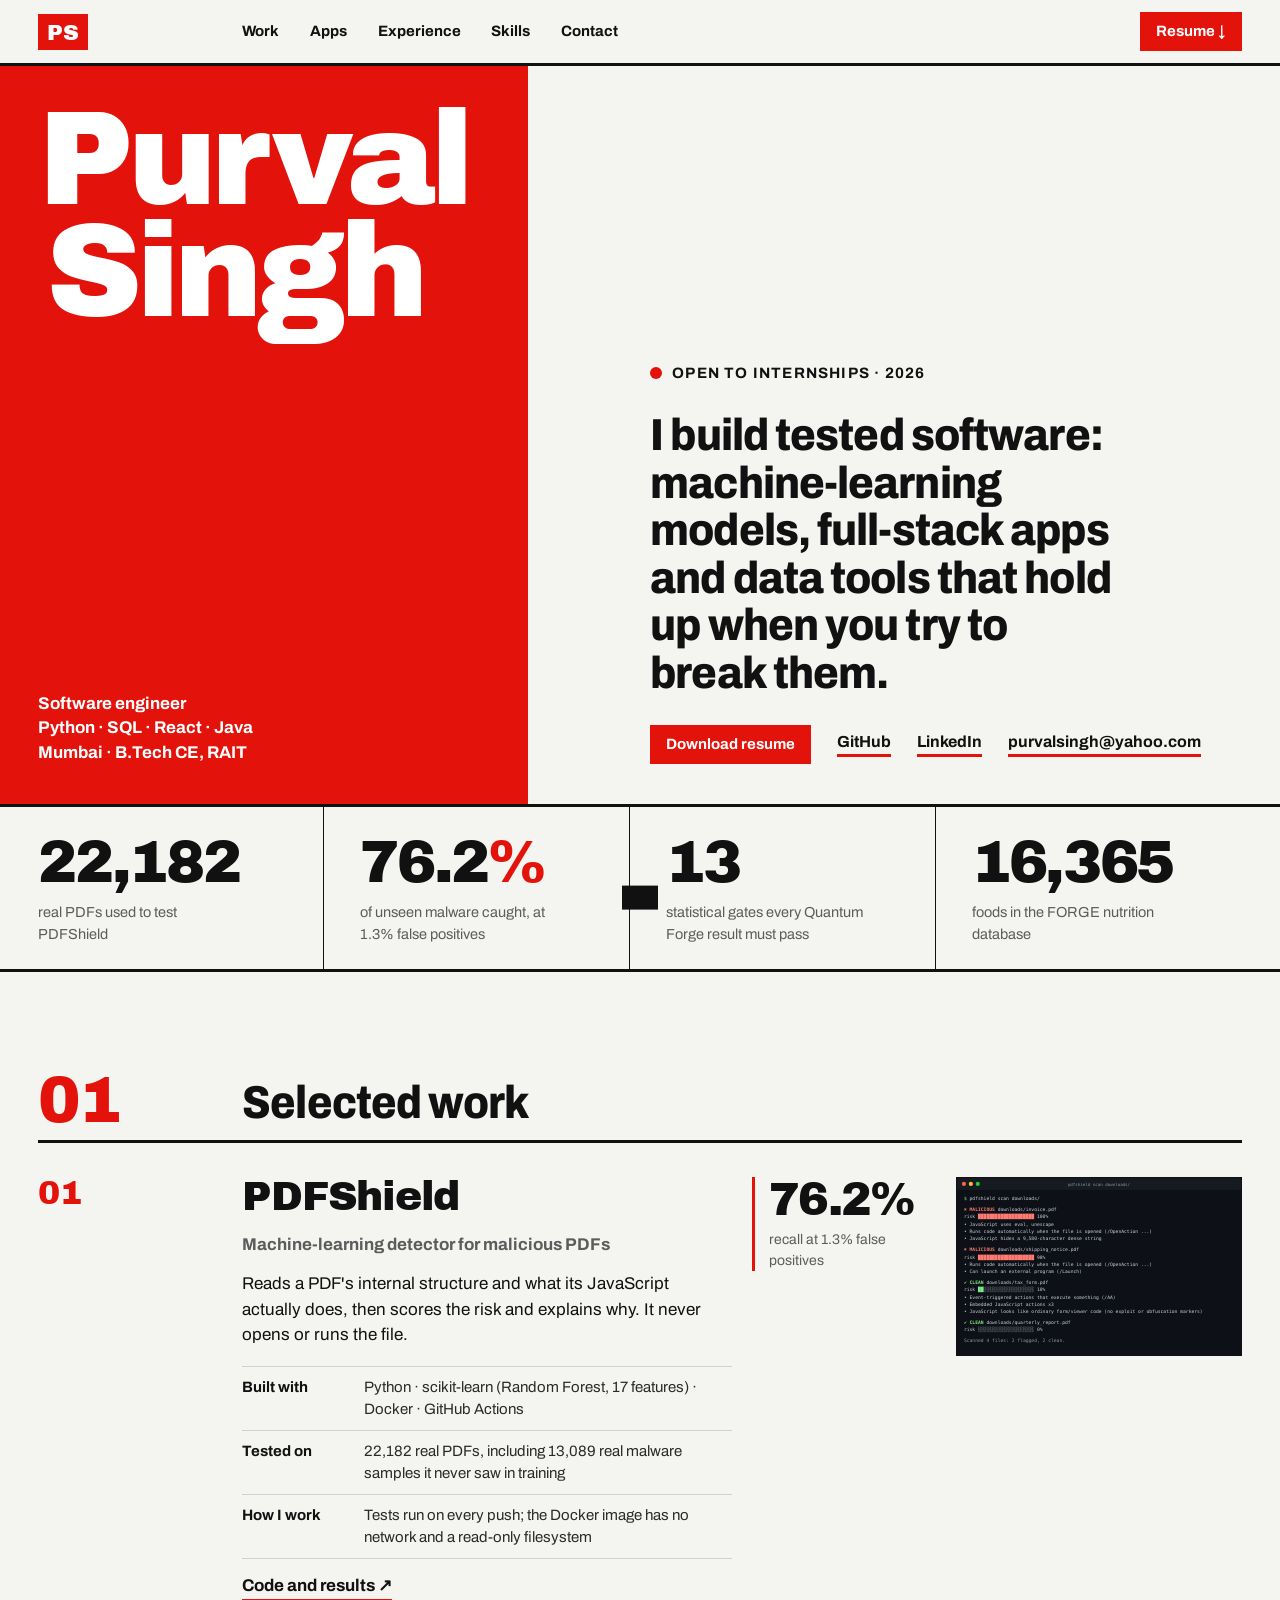
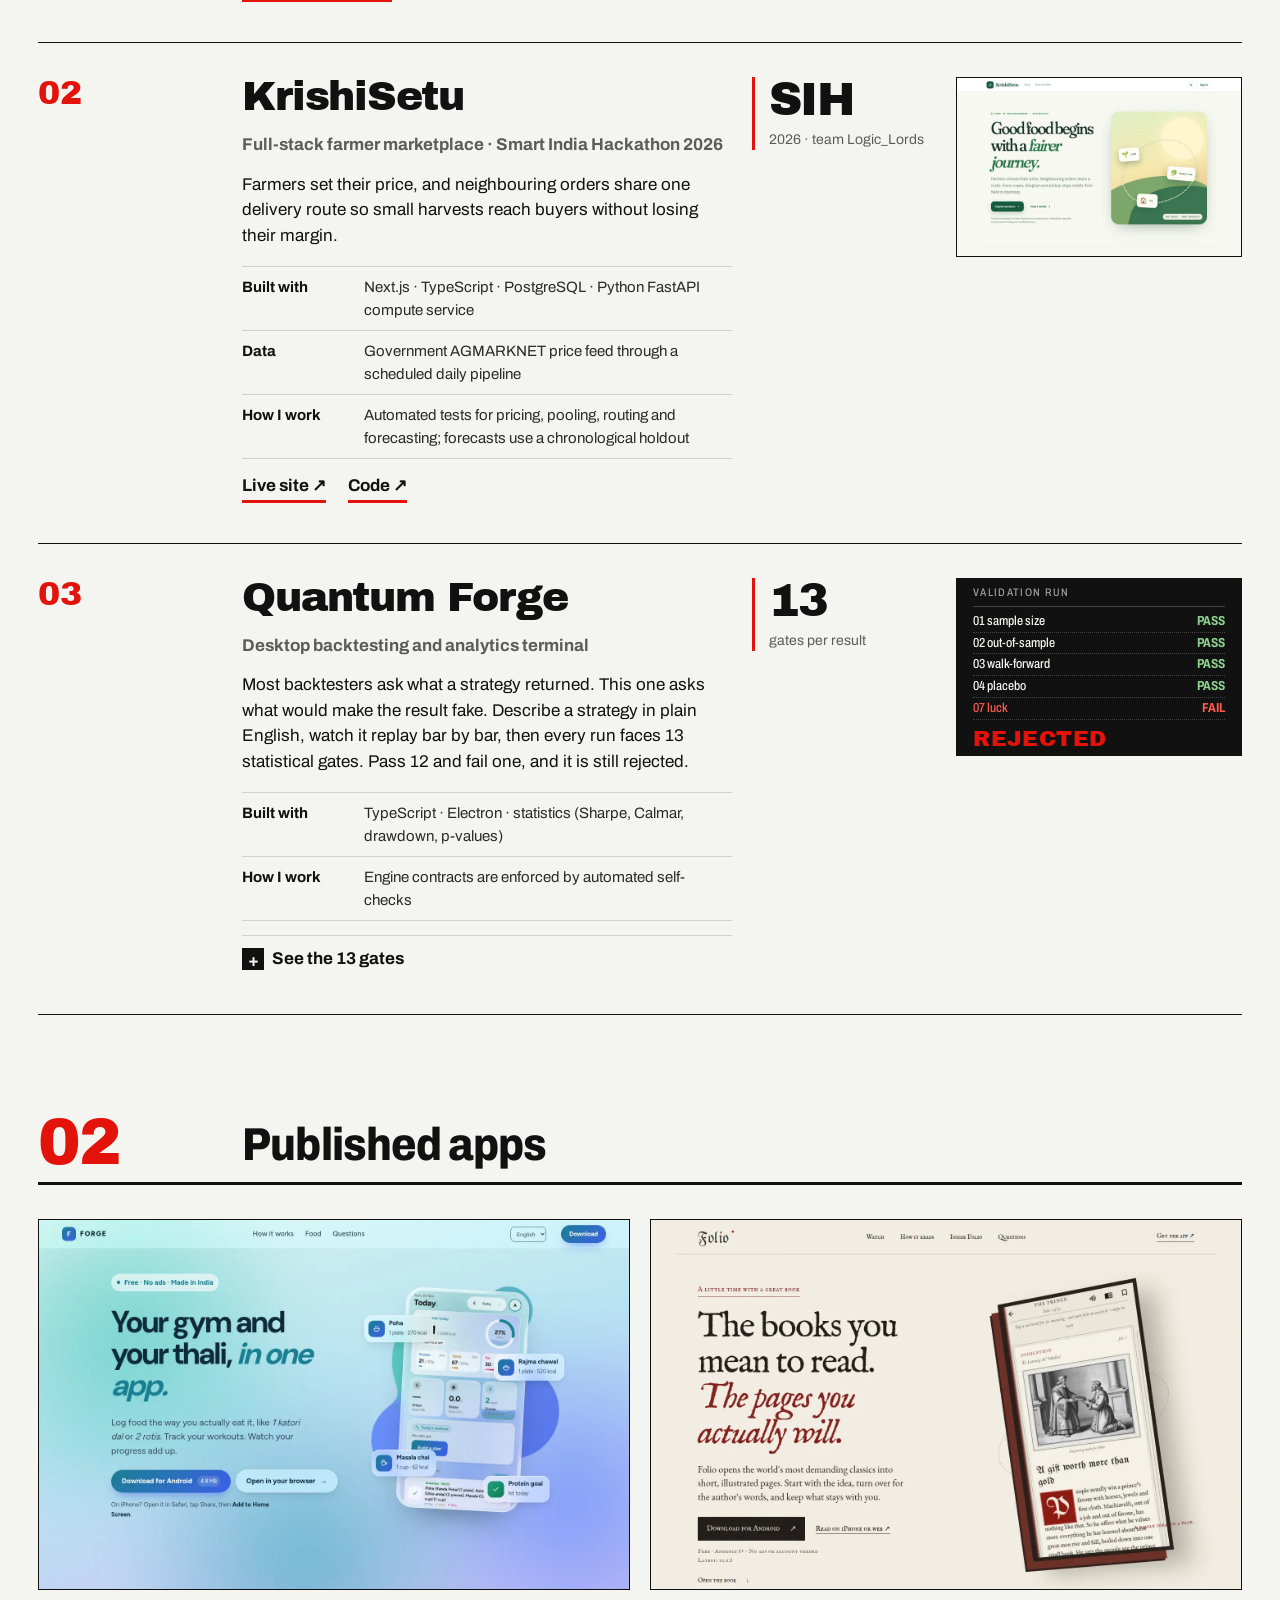
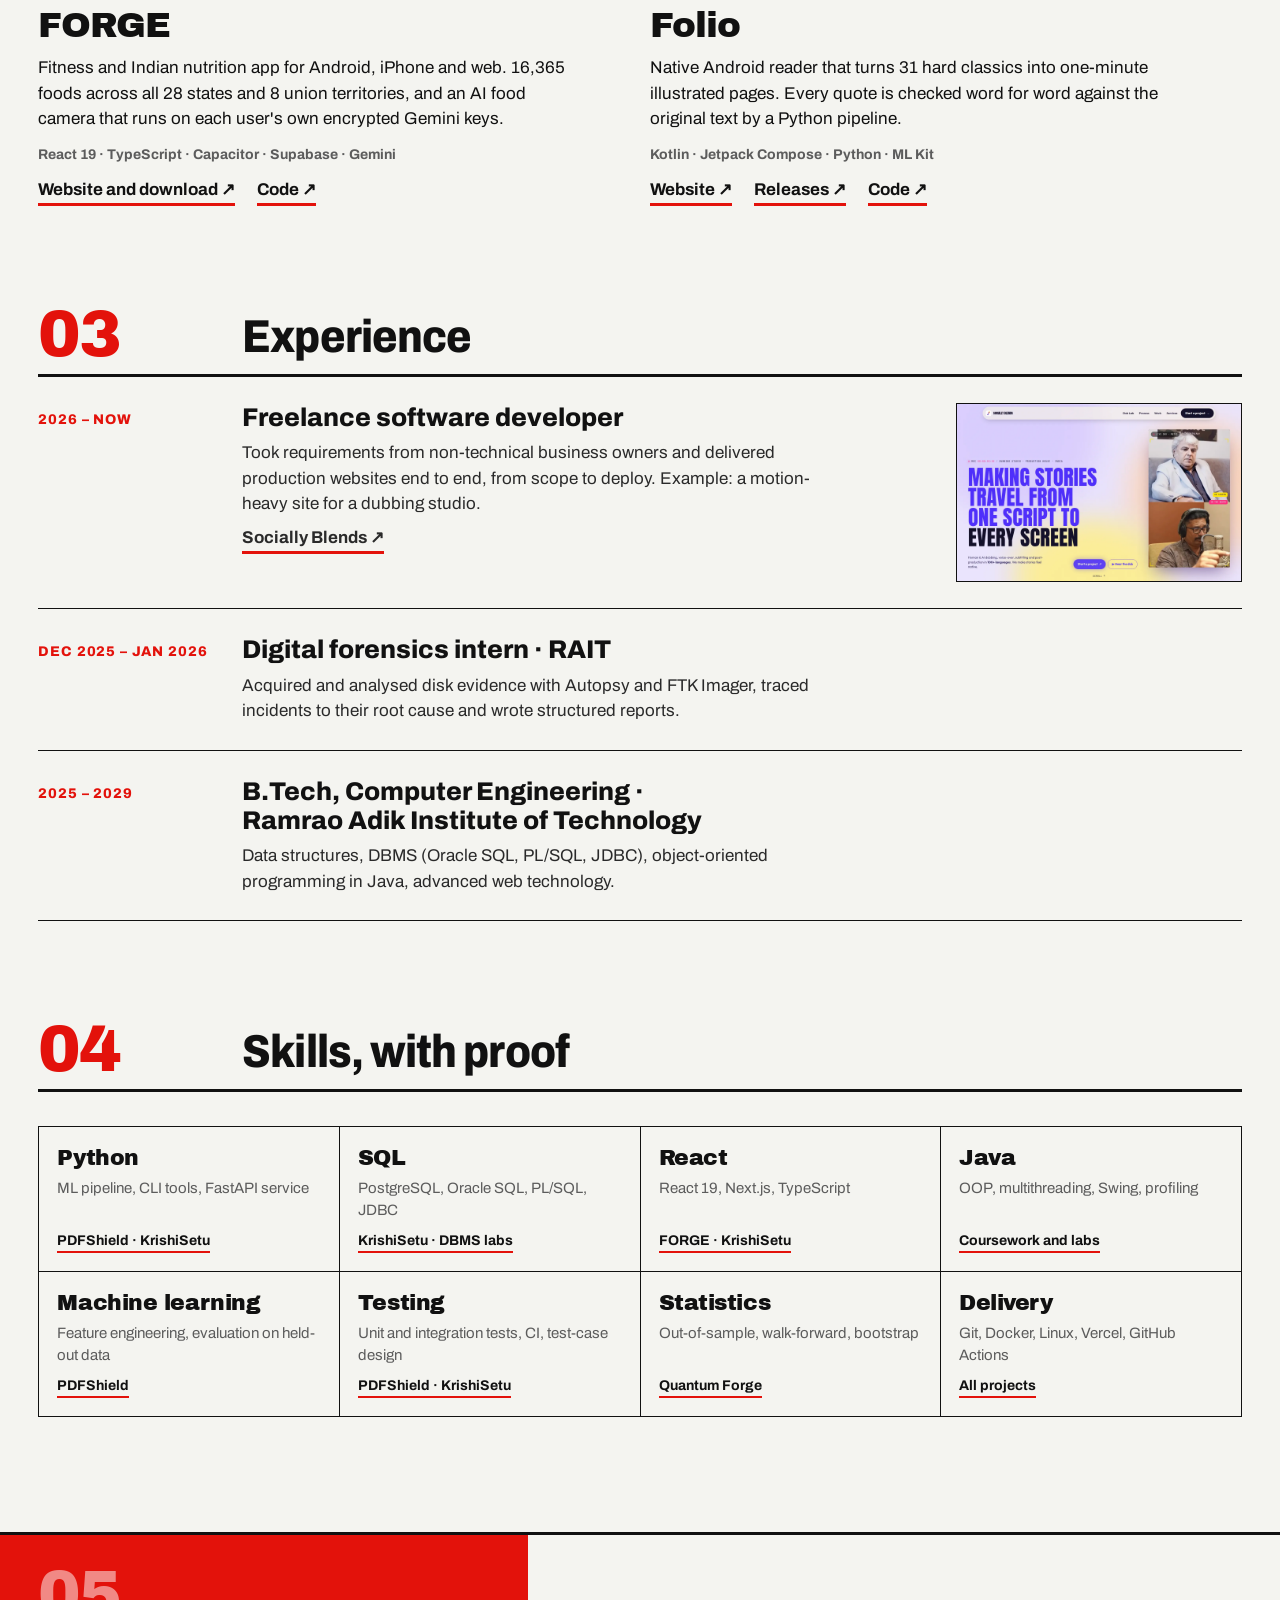
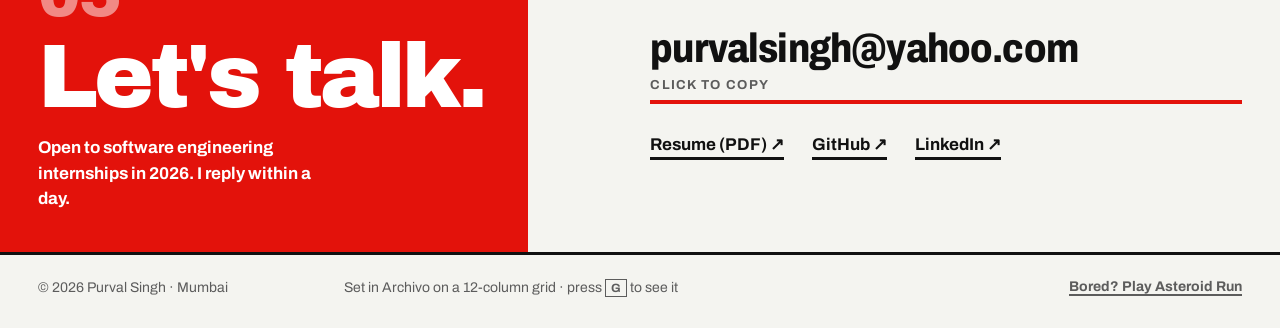
==== commit 93b48361: "Socially Blends screenshot: clean headline frame; nav spy fix Co-Authored-By: Claude Opus 5.5 <norep" ====
--- a/index.html
+++ b/index.html
@@ -13,7 +13,7 @@
   <link rel="preconnect" href="https://fonts.googleapis.com">
   <link rel="preconnect" href="https://fonts.gstatic.com" crossorigin>
   <link href="https://fonts.googleapis.com/css2?family=Archivo:wdth,wght@62..125,400;62..125,500;62..125,700;62..125,800&family=Archivo+Black&display=swap" rel="stylesheet">
-  <link rel="stylesheet" href="swiss.css?v=1">
+  <link rel="stylesheet" href="swiss.css?v=2">
 </head>
 <body>
   <a class="skip" href="#work">Skip to work</a>
@@ -143,7 +143,7 @@
         <div class="row">
           <span class="when">2026 – now</span>
           <div><h3>Freelance software developer</h3><p>Took requirements from non-technical business owners and delivered production websites end to end, from scope to deploy. Example: a motion-heavy site for a dubbing studio.</p><p class="proj-links"><a href="https://socially-blends.vercel.app" target="_blank" rel="noopener">Socially Blends ↗</a></p></div>
-          <figure class="row-shot"><img src="assets/work/socially.webp" alt="Socially Blends dubbing studio website" loading="lazy" width="1440" height="900"></figure>
+          <figure class="row-shot"><img src="assets/work/socially.webp?v=2" alt="Socially Blends dubbing studio website" loading="lazy" width="1440" height="900"></figure>
         </div>
         <div class="row">
           <span class="when">Dec 2025 – Jan 2026</span>
@@ -204,7 +204,7 @@
   </dialog>
 
   <div class="toast" id="toast" role="status" aria-live="polite"></div>
-  <script src="swiss.js?v=1"></script>
+  <script src="swiss.js?v=2"></script>
   <script src="asteroid-run.js"></script>
 </body>
 </html>
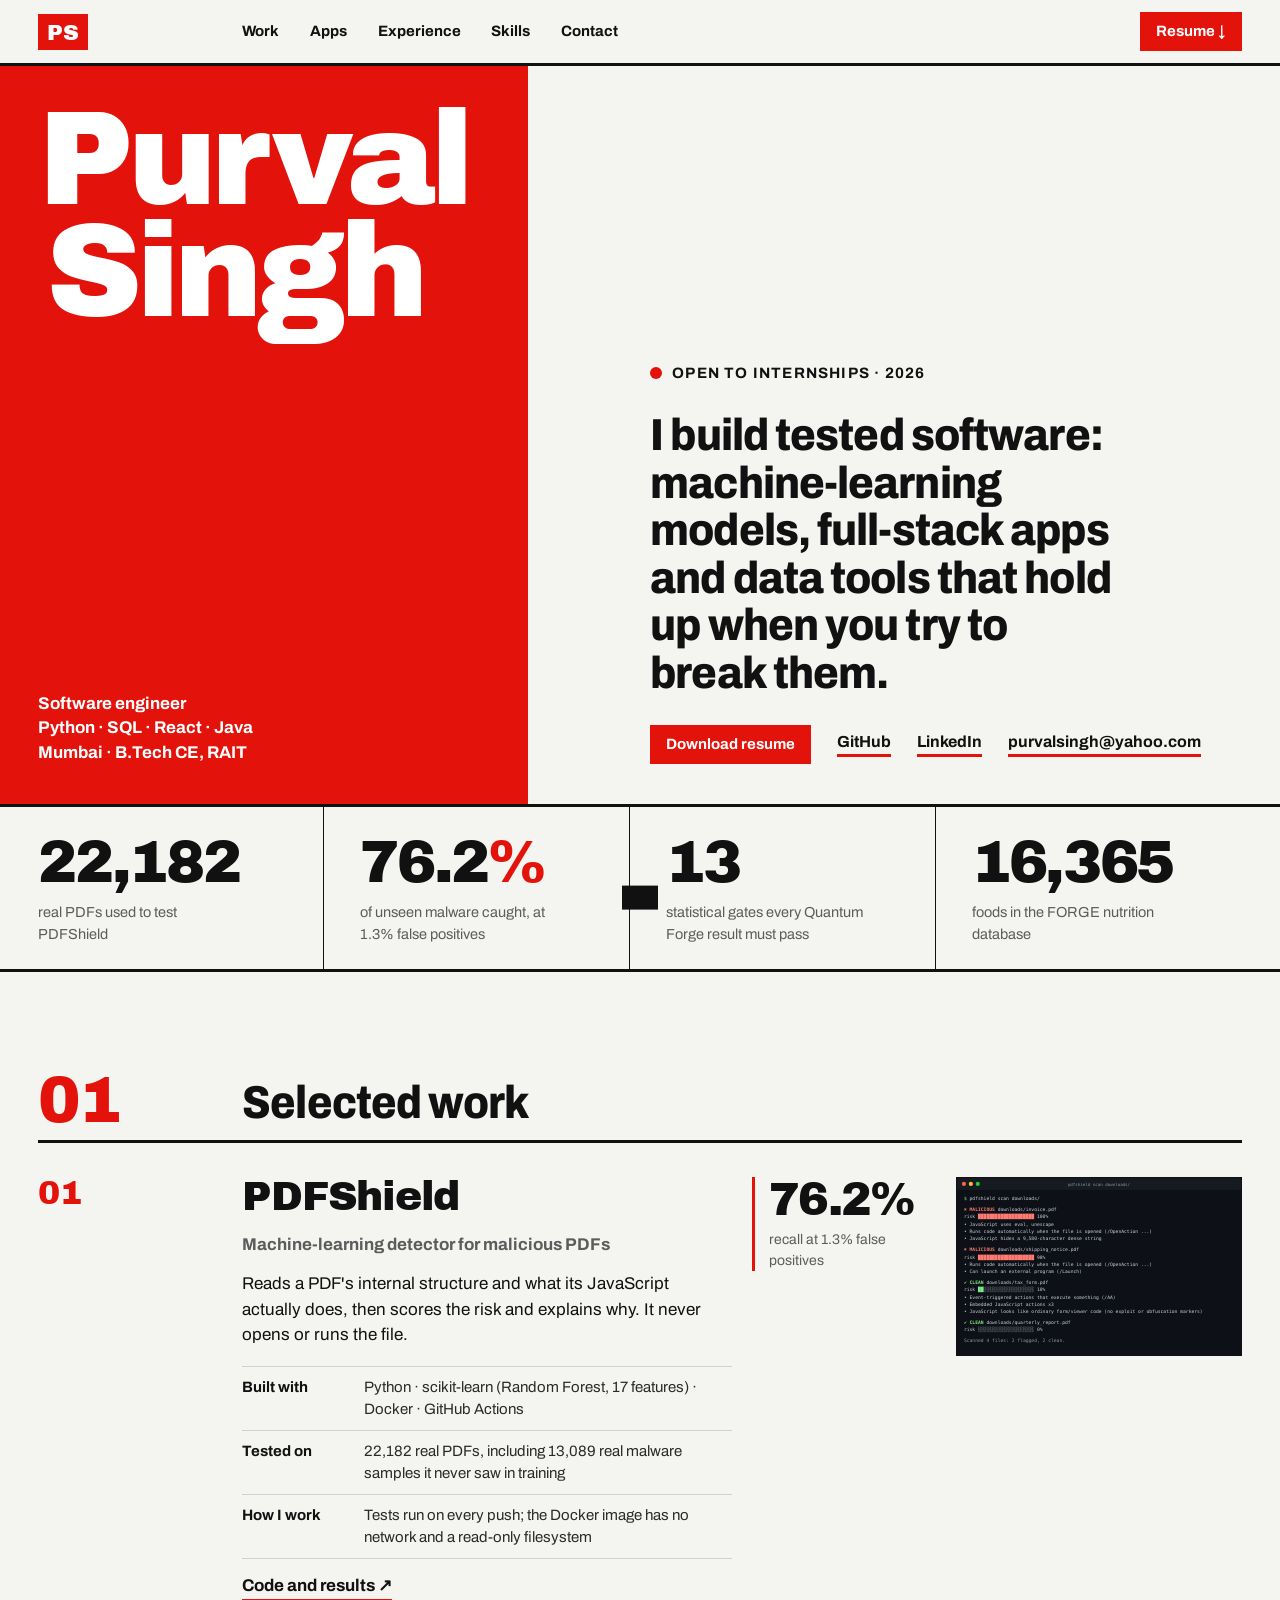
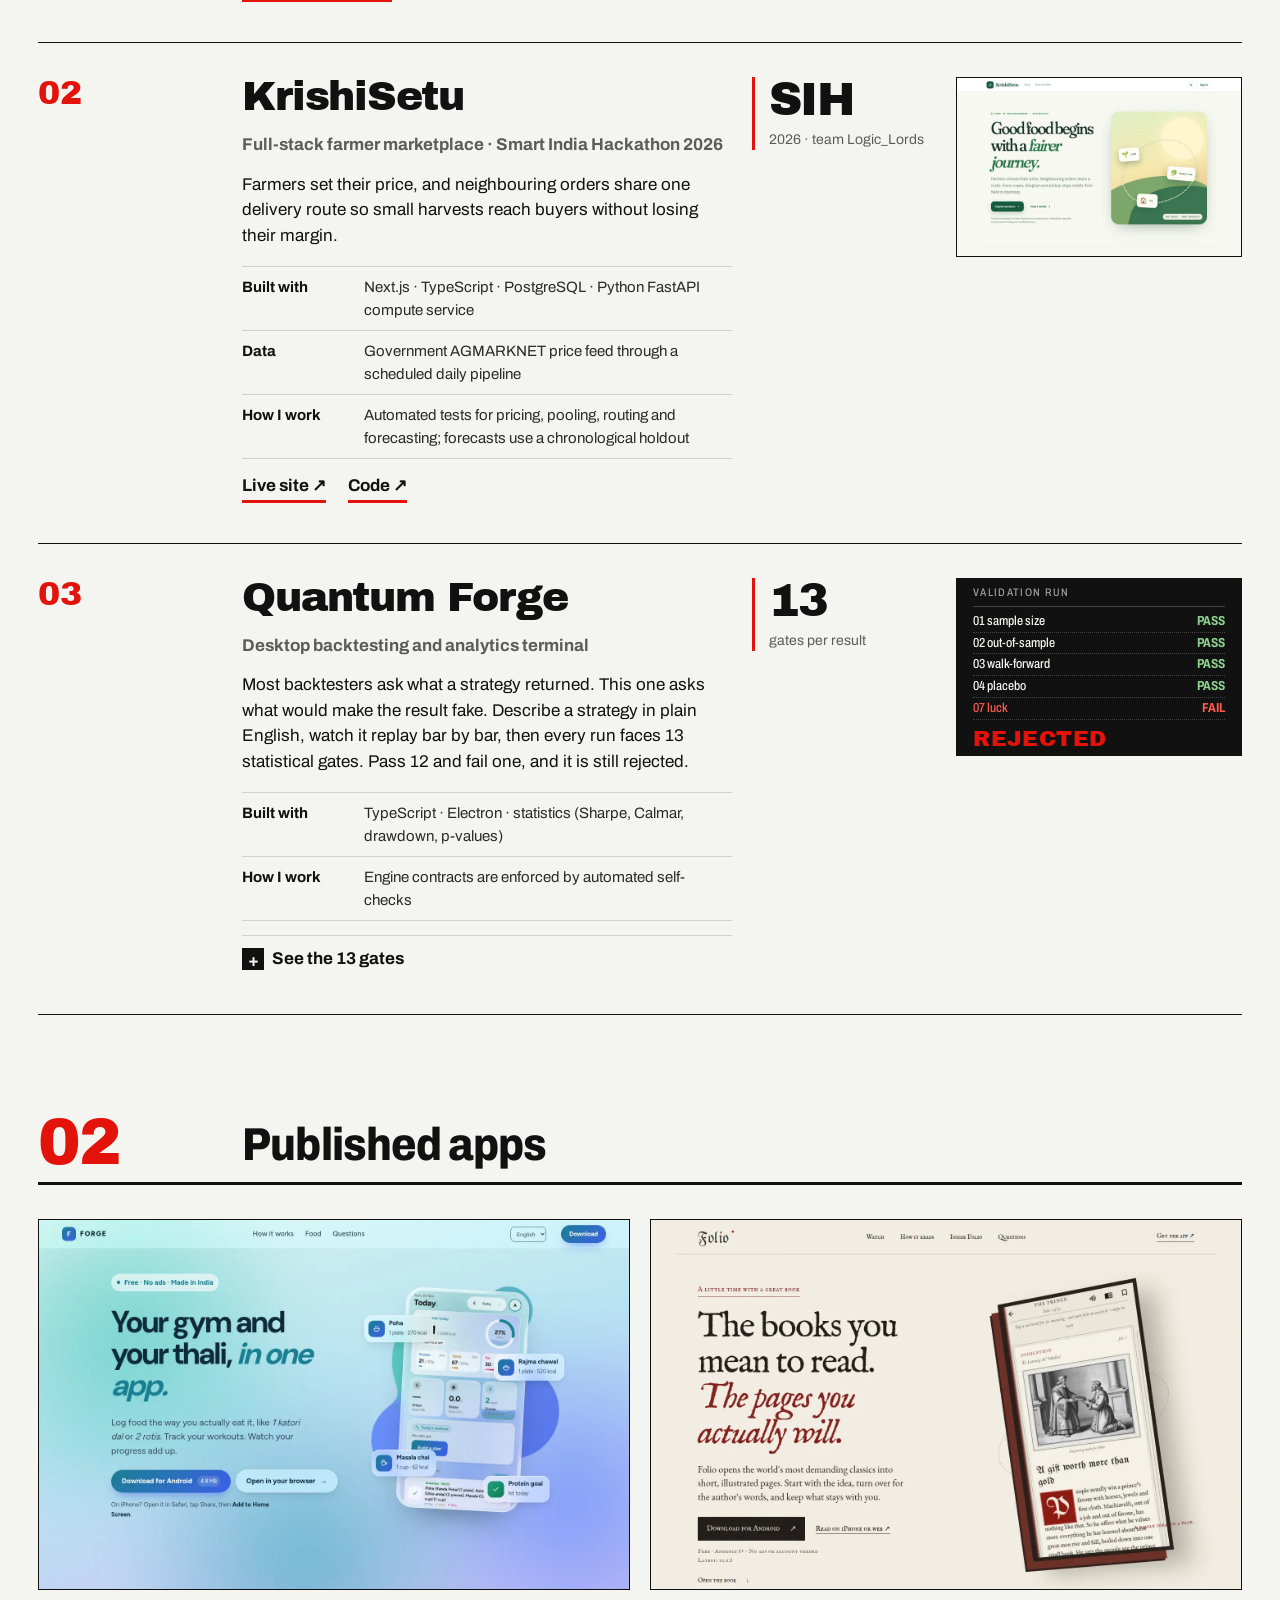
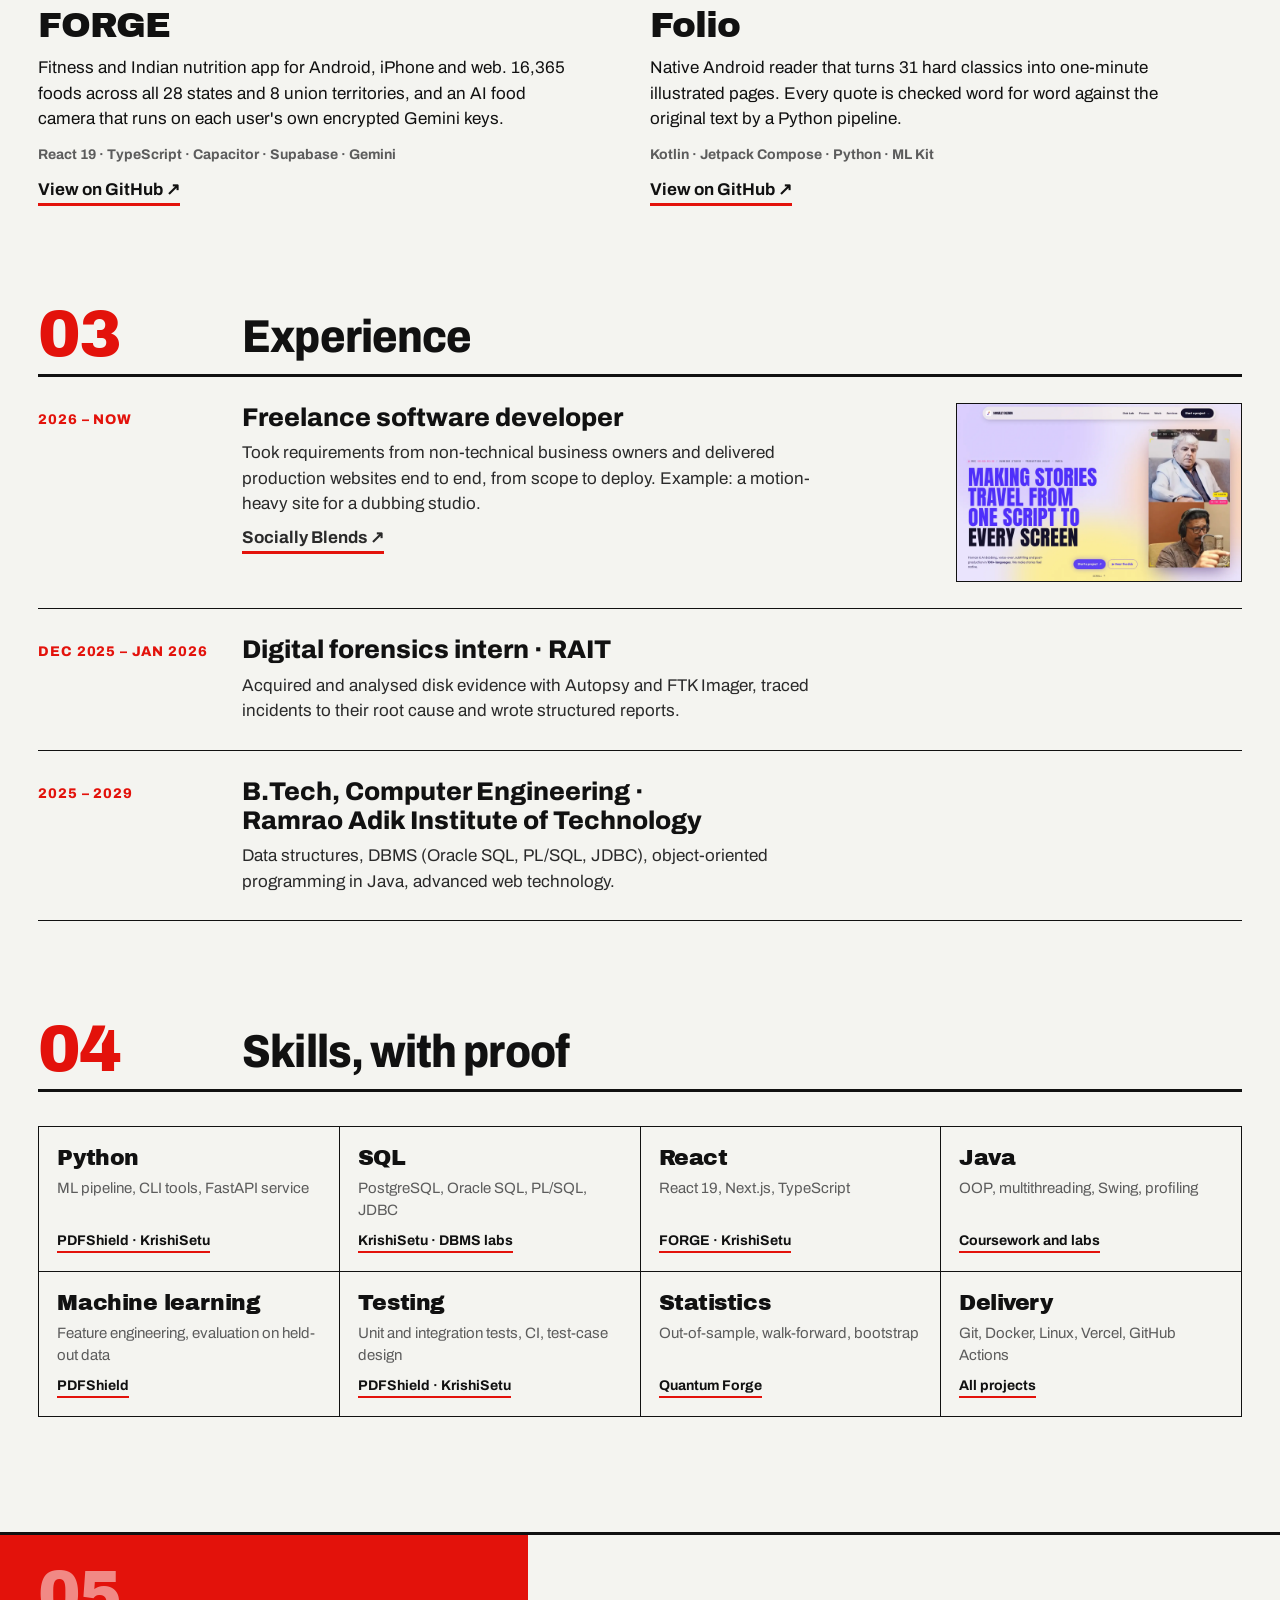
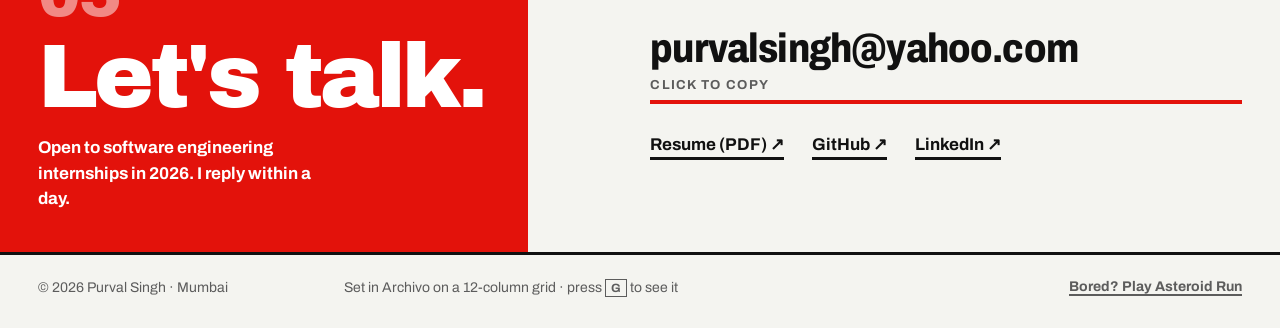
==== commit c6811f1d: "Link FORGE and Folio to GitHub only, drop APK download links Co-Authored-By: Claude Opus 5.5 <norepl" ====
--- a/index.html
+++ b/index.html
@@ -41,7 +41,7 @@
         <div class="hero-cta">
           <a class="btn-red" href="assets/Purval_Singh_Resume.pdf" target="_blank" rel="noopener">Download resume</a>
           <a class="link" href="https://github.com/purvalsingh" target="_blank" rel="noopener">GitHub</a>
-          <a class="link" href="https://www.linkedin.com/in/purval-singh-052724332" target="_blank" rel="noopener">LinkedIn</a>
+          <a class="link" href="https://www.linkedin.com/in/purvalsingh" target="_blank" rel="noopener">LinkedIn</a>
           <button class="link copy" type="button" data-copy="purvalsingh@yahoo.com">purvalsingh@yahoo.com</button>
         </div>
       </div>
@@ -124,14 +124,14 @@
           <h3>FORGE</h3>
           <p>Fitness and Indian nutrition app for Android, iPhone and web. 16,365 foods across all 28 states and 8 union territories, and an AI food camera that runs on each user's own encrypted Gemini keys.</p>
           <p class="stack">React 19 · TypeScript · Capacitor · Supabase · Gemini</p>
-          <p class="proj-links"><a href="https://forgefit-india.vercel.app" target="_blank" rel="noopener">Website and download ↗</a><a href="https://github.com/purvalsingh/forge-fitness-app" target="_blank" rel="noopener">Code ↗</a></p>
+          <p class="proj-links"><a href="https://github.com/purvalsingh/forge-fitness-app" target="_blank" rel="noopener">View on GitHub ↗</a></p>
         </article>
         <article class="app">
           <figure><img src="assets/work/folio.webp" alt="Folio website: The books you mean to read" loading="lazy" width="1440" height="900"></figure>
           <h3>Folio</h3>
           <p>Native Android reader that turns 31 hard classics into one-minute illustrated pages. Every quote is checked word for word against the original text by a Python pipeline.</p>
           <p class="stack">Kotlin · Jetpack Compose · Python · ML Kit</p>
-          <p class="proj-links"><a href="https://folio-site-liart.vercel.app" target="_blank" rel="noopener">Website ↗</a><a href="https://github.com/purvalsingh/folio/releases/latest" target="_blank" rel="noopener">Releases ↗</a><a href="https://github.com/purvalsingh/folio" target="_blank" rel="noopener">Code ↗</a></p>
+          <p class="proj-links"><a href="https://github.com/purvalsingh/folio" target="_blank" rel="noopener">View on GitHub ↗</a></p>
         </article>
       </div>
     </section>
@@ -183,7 +183,7 @@
         <div class="contact-links">
           <a href="assets/Purval_Singh_Resume.pdf" target="_blank" rel="noopener">Resume (PDF) ↗</a>
           <a href="https://github.com/purvalsingh" target="_blank" rel="noopener">GitHub ↗</a>
-          <a href="https://www.linkedin.com/in/purval-singh-052724332" target="_blank" rel="noopener">LinkedIn ↗</a>
+          <a href="https://www.linkedin.com/in/purvalsingh" target="_blank" rel="noopener">LinkedIn ↗</a>
         </div>
       </div>
     </section>
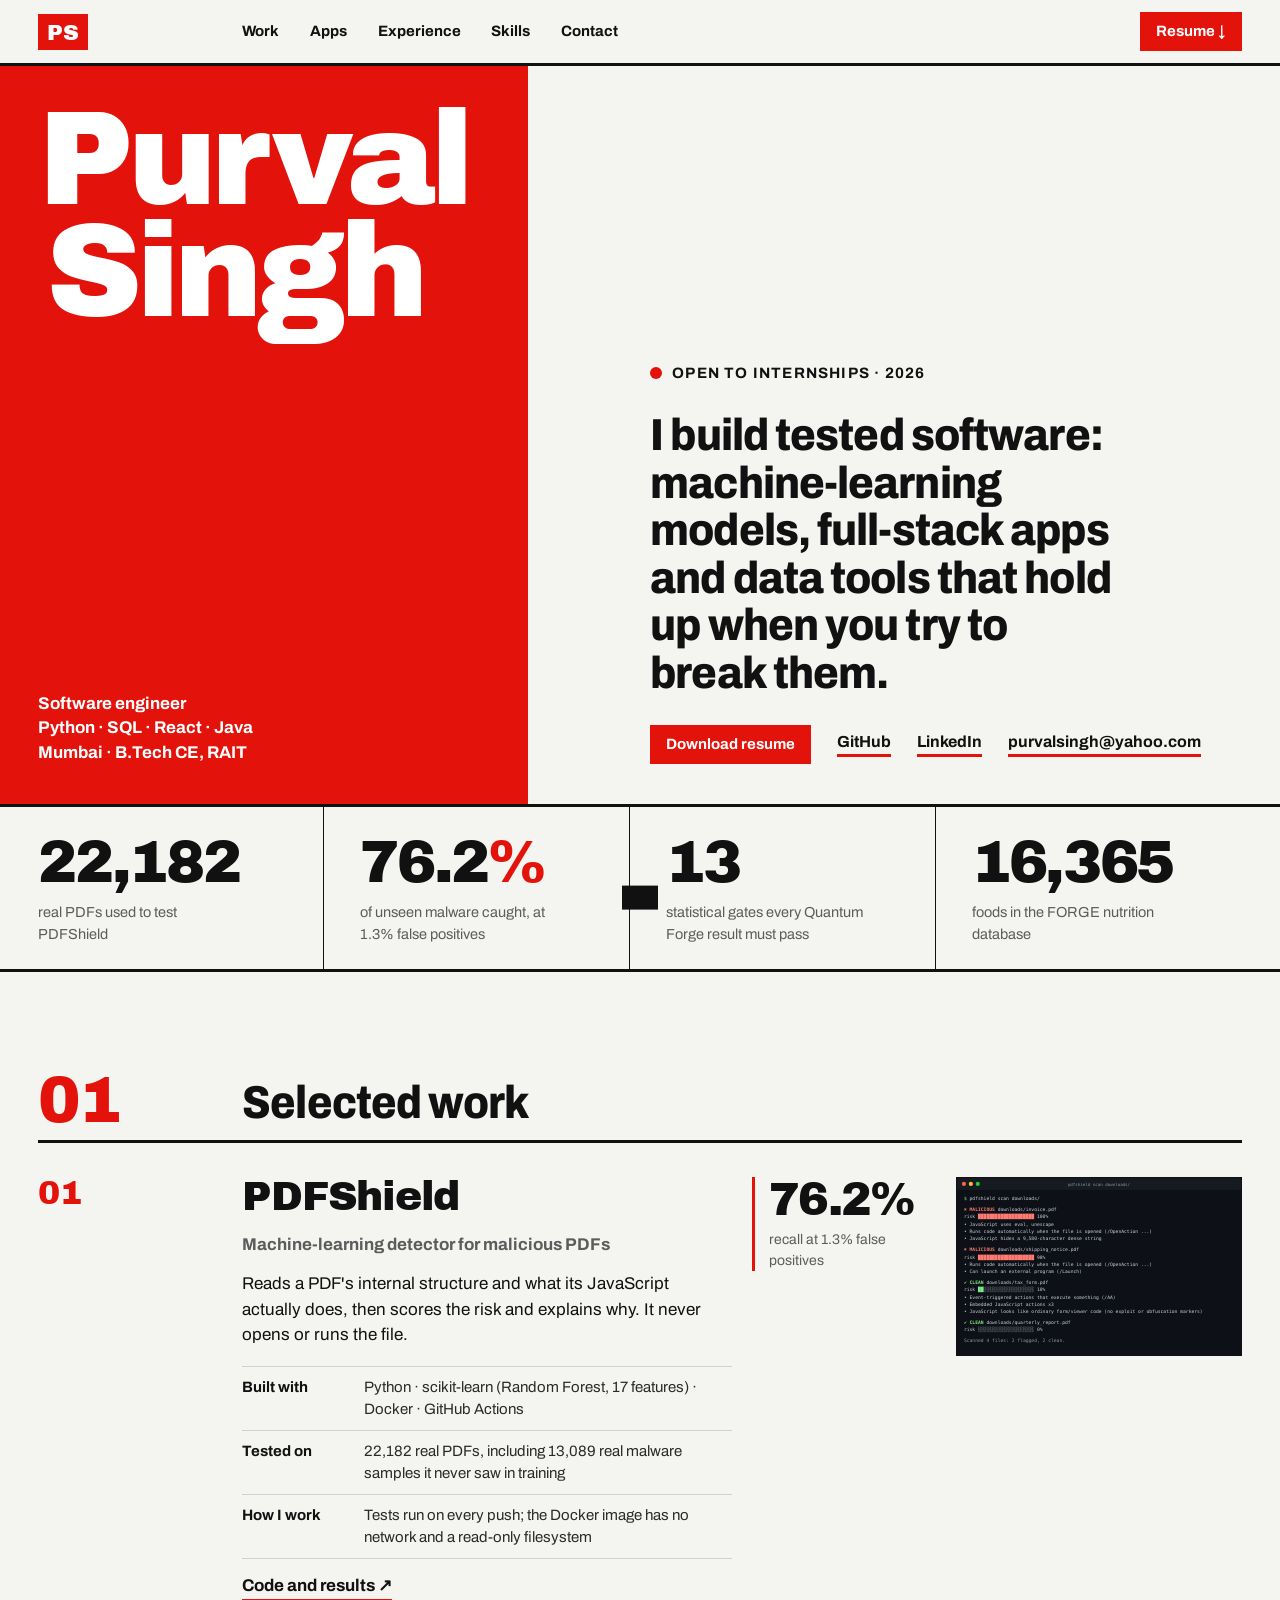
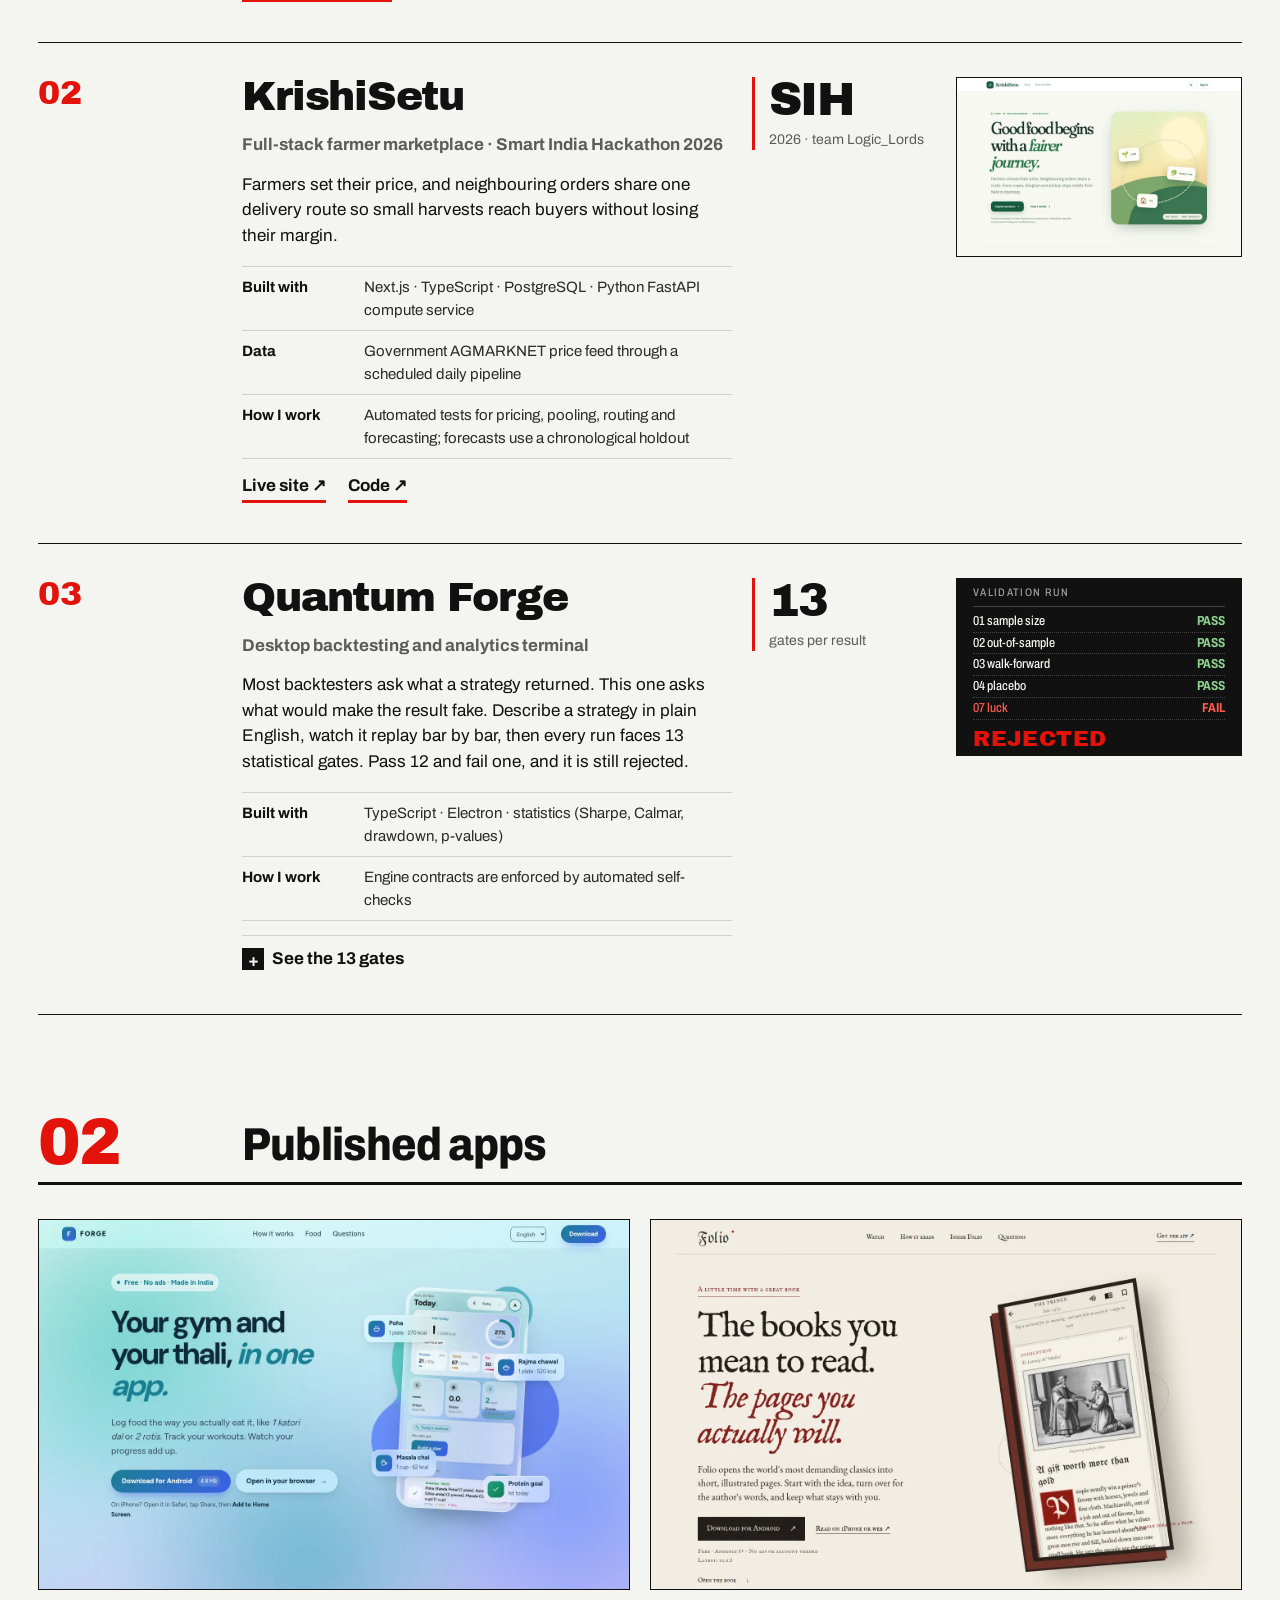
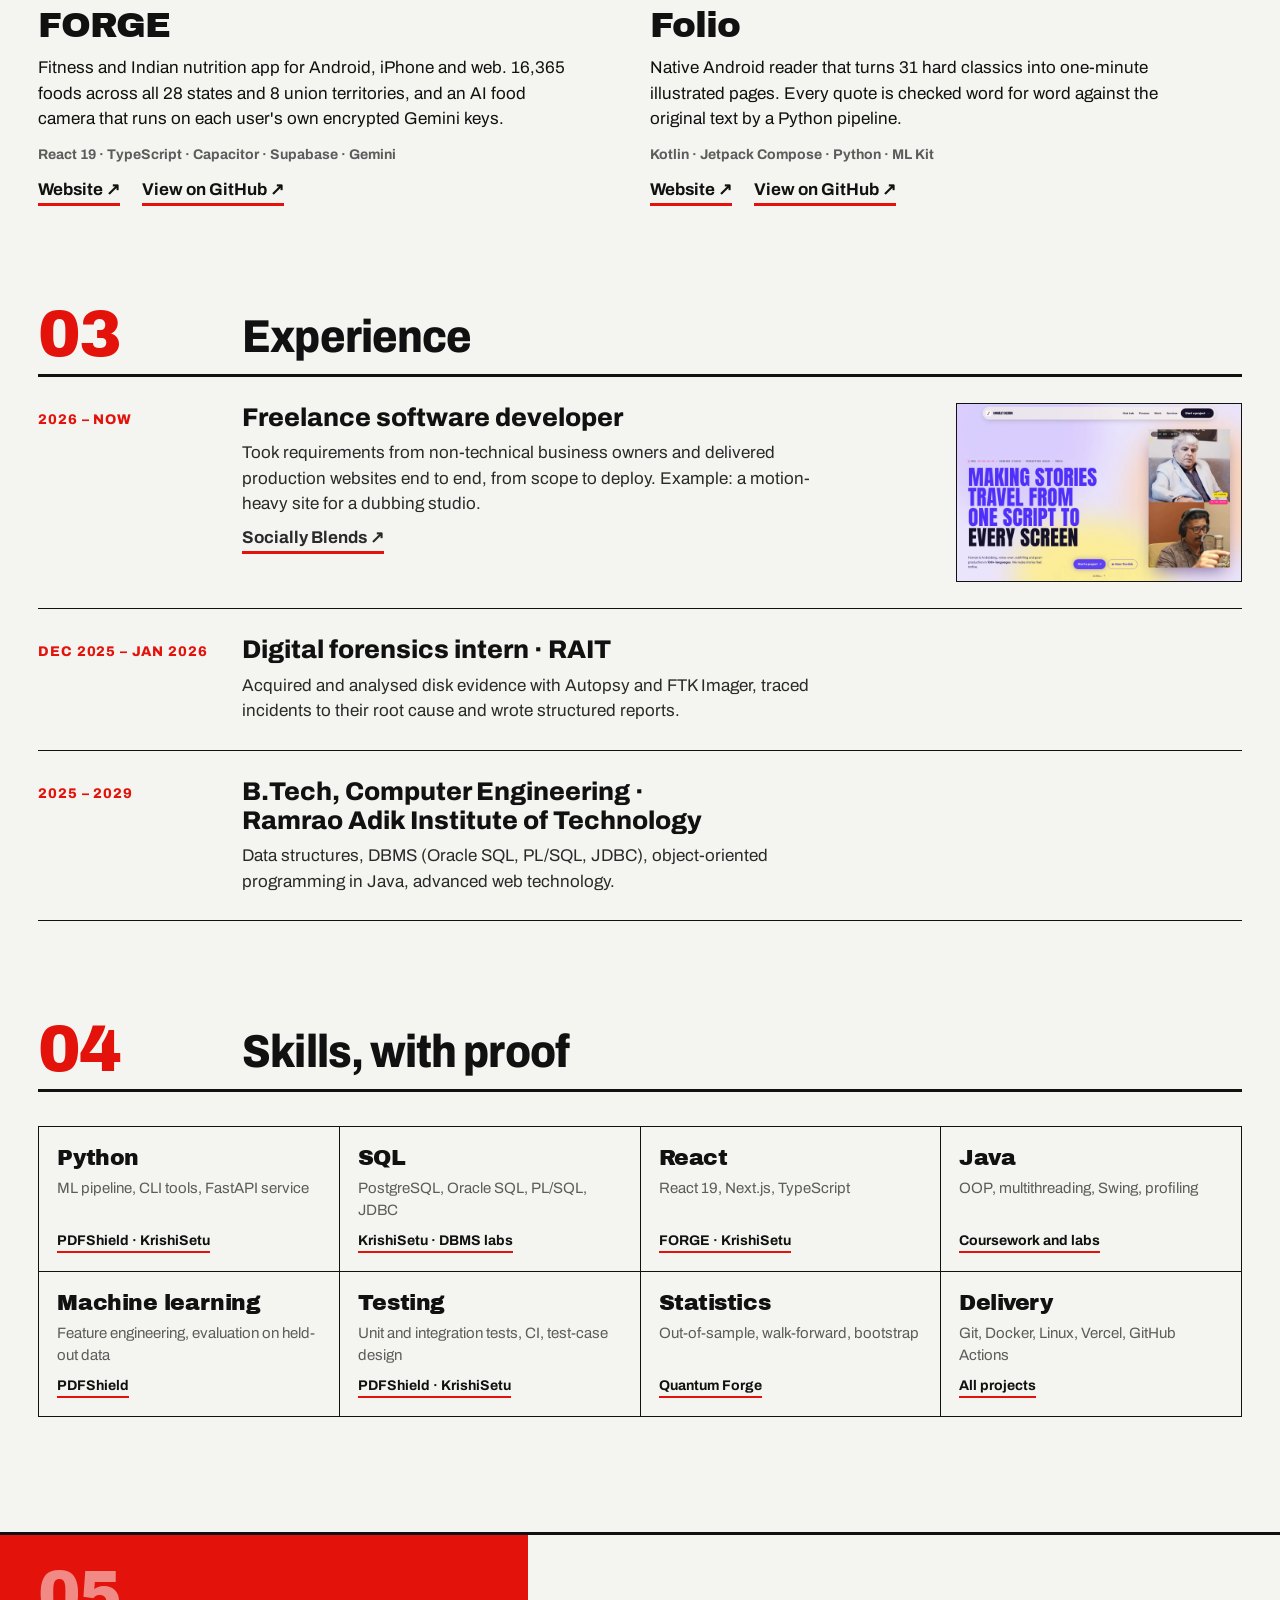
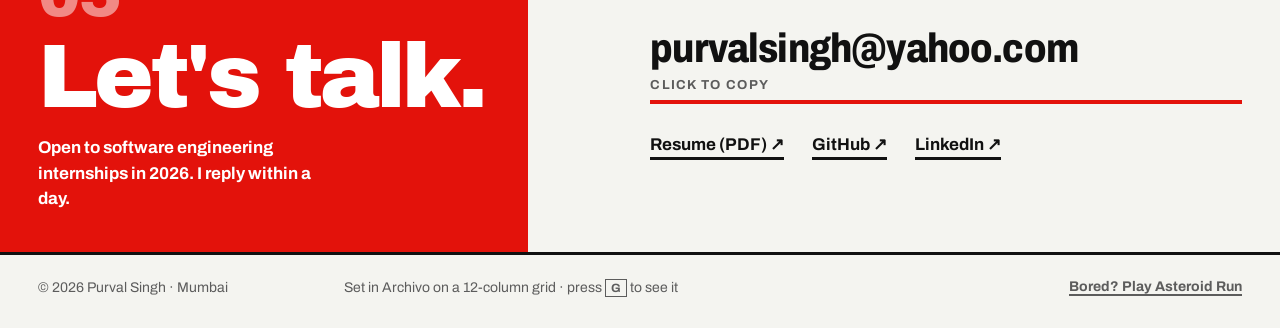
==== commit 4cefea1c: "Restore FORGE and Folio website links Co-Authored-By: Claude Opus 5.5 <noreply@anthropic.com>" ====
--- a/index.html
+++ b/index.html
@@ -124,14 +124,14 @@
           <h3>FORGE</h3>
           <p>Fitness and Indian nutrition app for Android, iPhone and web. 16,365 foods across all 28 states and 8 union territories, and an AI food camera that runs on each user's own encrypted Gemini keys.</p>
           <p class="stack">React 19 · TypeScript · Capacitor · Supabase · Gemini</p>
-          <p class="proj-links"><a href="https://github.com/purvalsingh/forge-fitness-app" target="_blank" rel="noopener">View on GitHub ↗</a></p>
+          <p class="proj-links"><a href="https://forgefit-india.vercel.app" target="_blank" rel="noopener">Website ↗</a><a href="https://github.com/purvalsingh/forge-fitness-app" target="_blank" rel="noopener">View on GitHub ↗</a></p>
         </article>
         <article class="app">
           <figure><img src="assets/work/folio.webp" alt="Folio website: The books you mean to read" loading="lazy" width="1440" height="900"></figure>
           <h3>Folio</h3>
           <p>Native Android reader that turns 31 hard classics into one-minute illustrated pages. Every quote is checked word for word against the original text by a Python pipeline.</p>
           <p class="stack">Kotlin · Jetpack Compose · Python · ML Kit</p>
-          <p class="proj-links"><a href="https://github.com/purvalsingh/folio" target="_blank" rel="noopener">View on GitHub ↗</a></p>
+          <p class="proj-links"><a href="https://folio-site-liart.vercel.app" target="_blank" rel="noopener">Website ↗</a><a href="https://github.com/purvalsingh/folio" target="_blank" rel="noopener">View on GitHub ↗</a></p>
         </article>
       </div>
     </section>
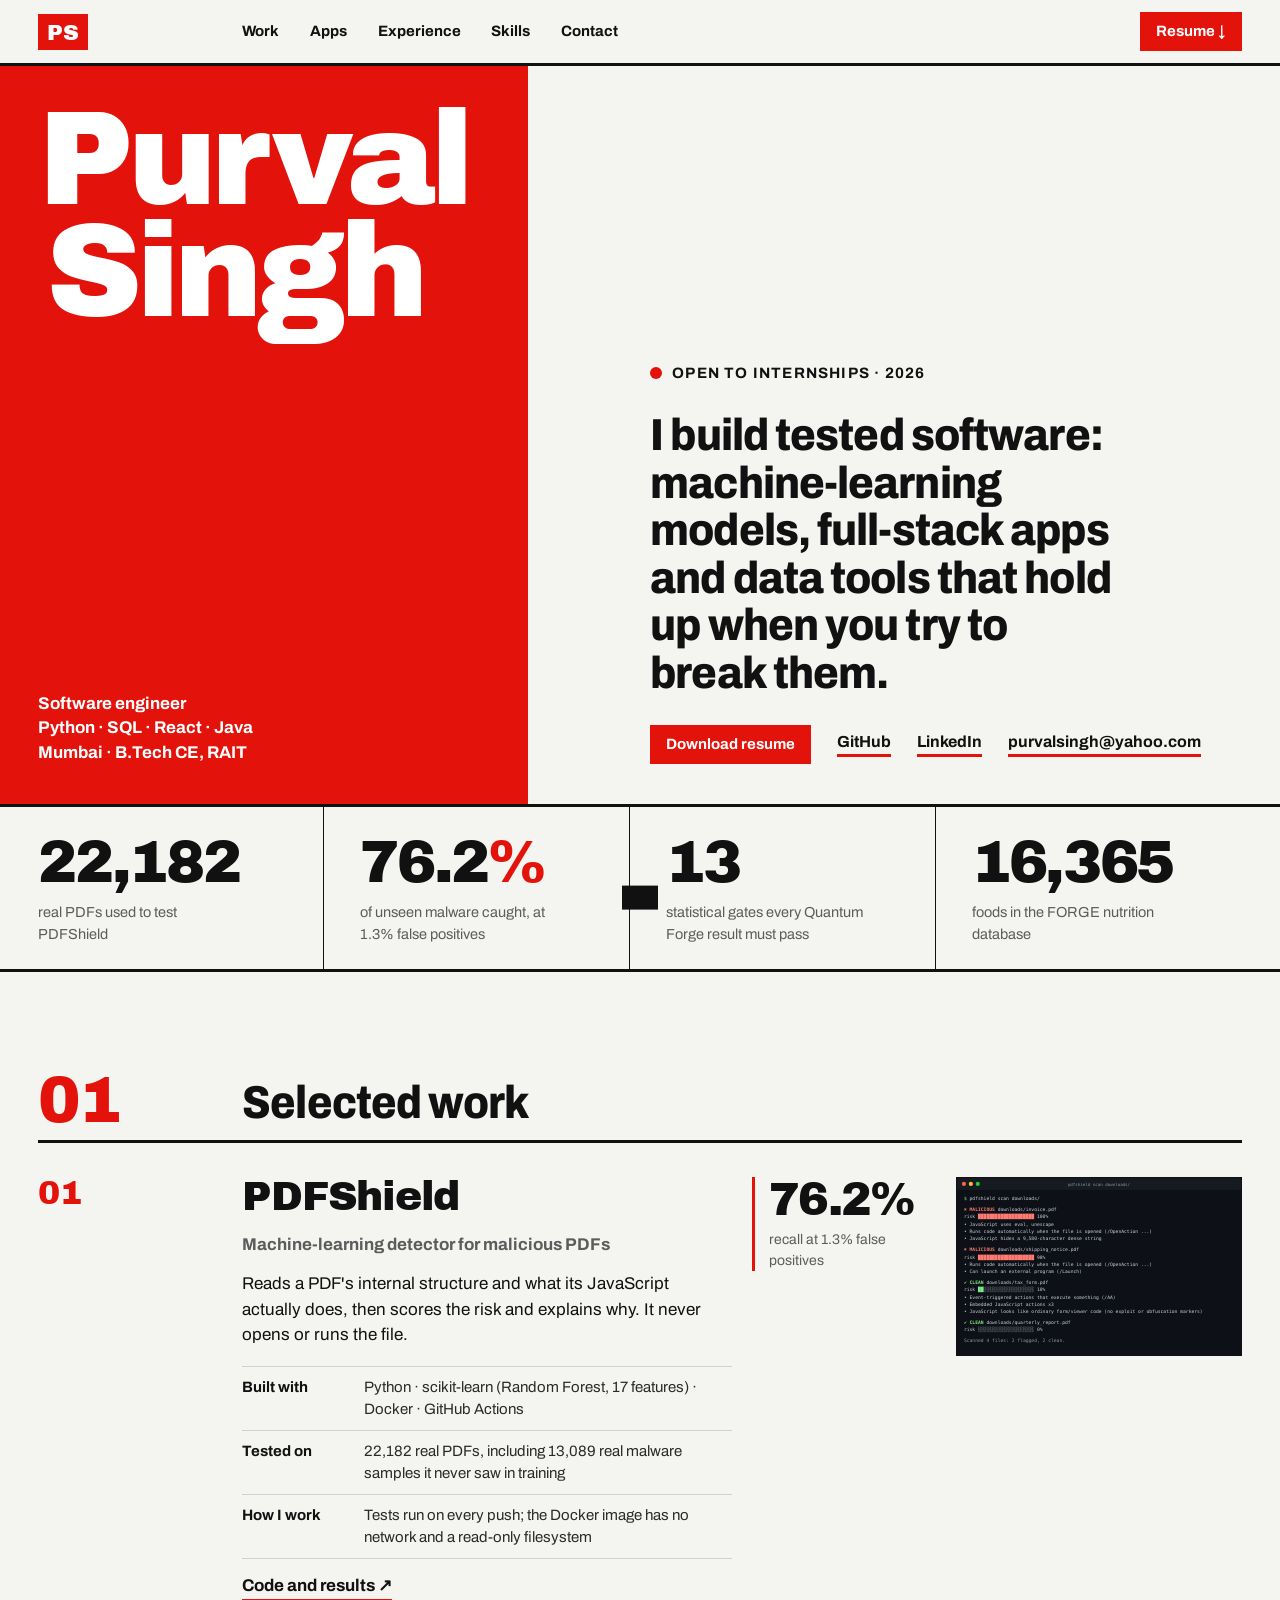
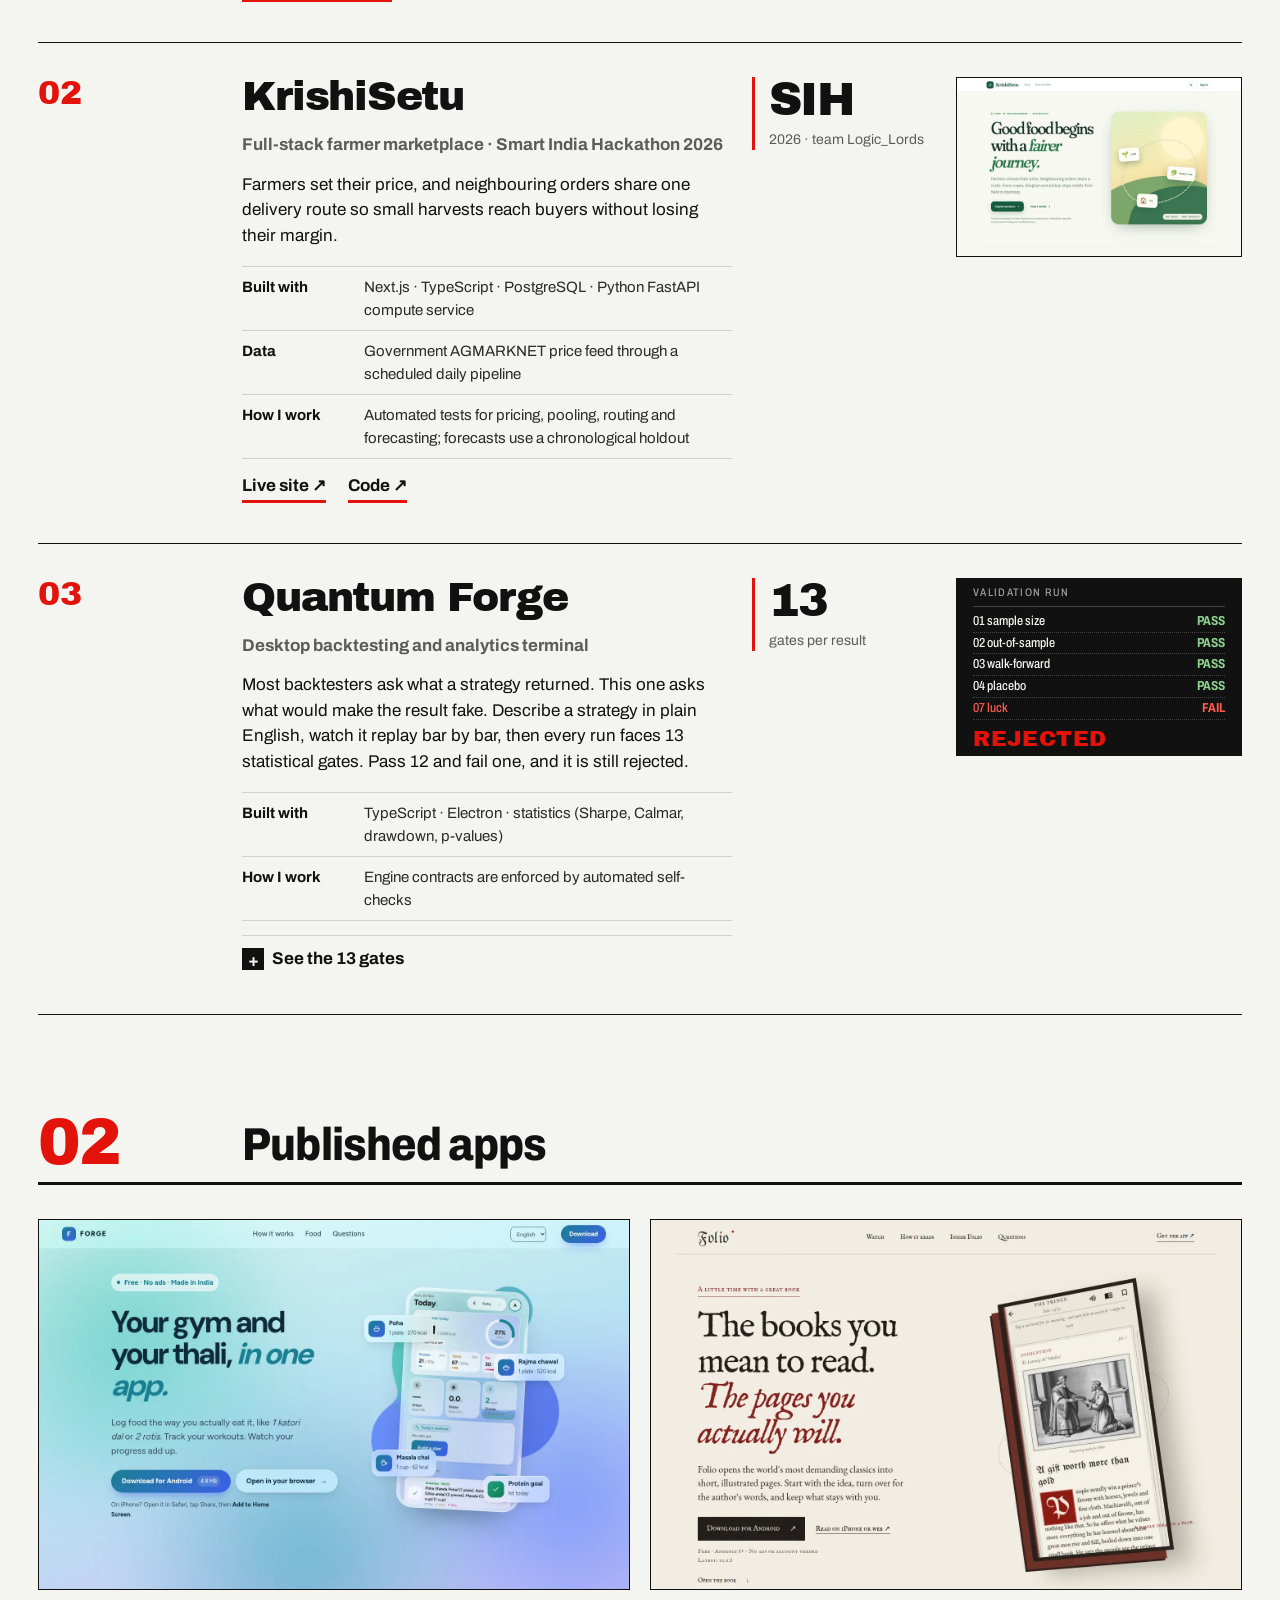
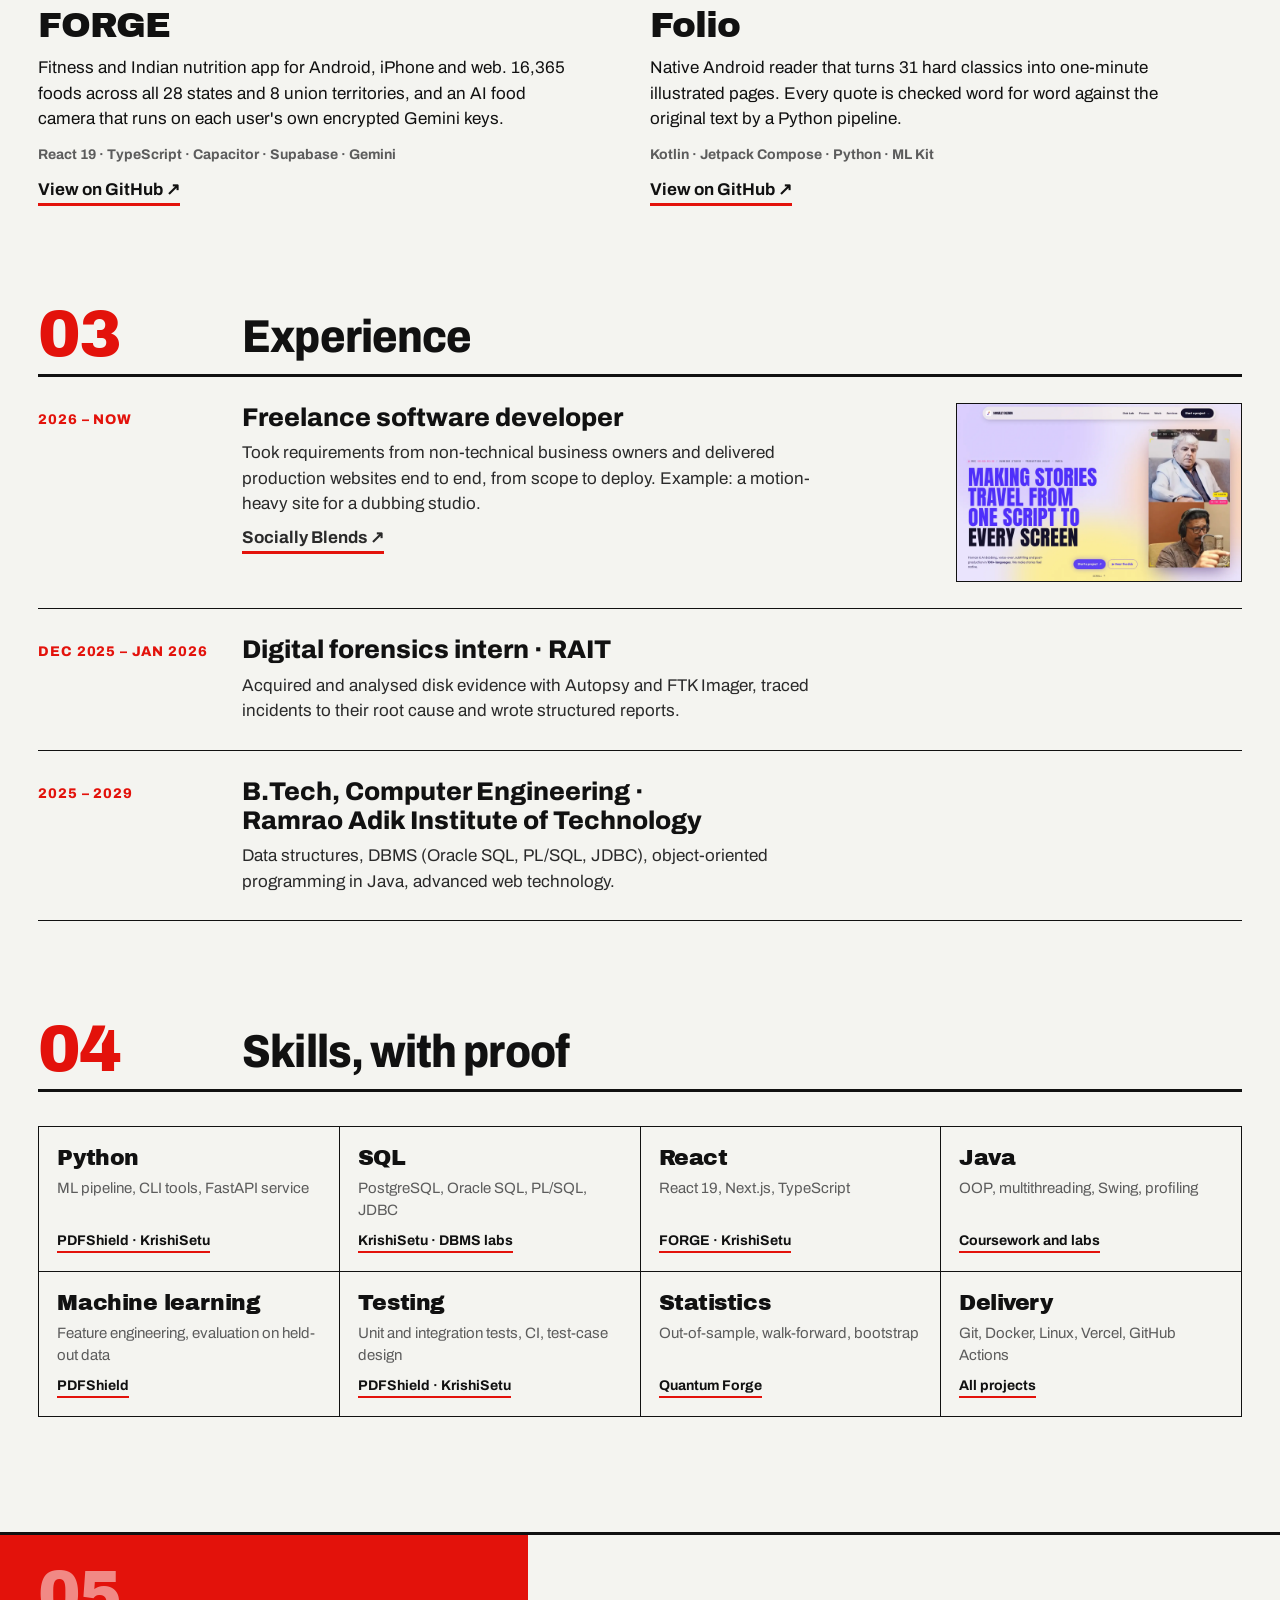
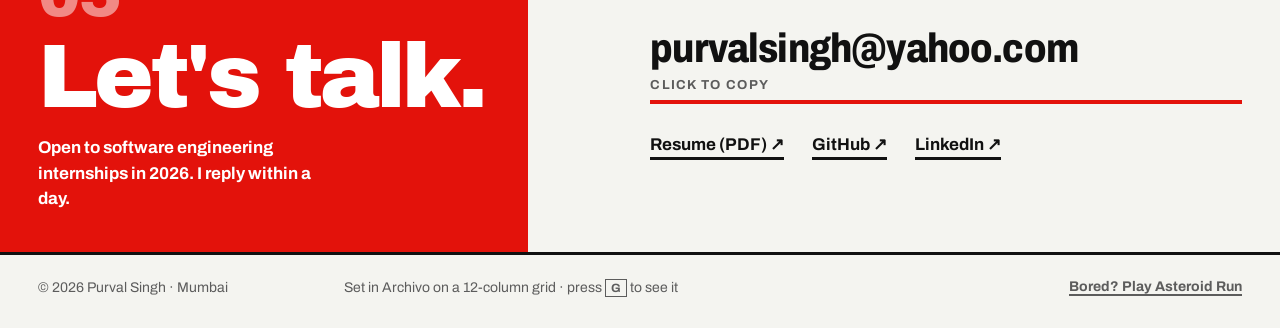
==== commit a693a89a: "Remove FORGE and Folio website links, keep GitHub only Co-Authored-By: Claude Opus 5.5 <noreply@anth" ====
--- a/index.html
+++ b/index.html
@@ -124,14 +124,14 @@
           <h3>FORGE</h3>
           <p>Fitness and Indian nutrition app for Android, iPhone and web. 16,365 foods across all 28 states and 8 union territories, and an AI food camera that runs on each user's own encrypted Gemini keys.</p>
           <p class="stack">React 19 · TypeScript · Capacitor · Supabase · Gemini</p>
-          <p class="proj-links"><a href="https://forgefit-india.vercel.app" target="_blank" rel="noopener">Website ↗</a><a href="https://github.com/purvalsingh/forge-fitness-app" target="_blank" rel="noopener">View on GitHub ↗</a></p>
+          <p class="proj-links"><a href="https://github.com/purvalsingh/forge-fitness-app" target="_blank" rel="noopener">View on GitHub ↗</a></p>
         </article>
         <article class="app">
           <figure><img src="assets/work/folio.webp" alt="Folio website: The books you mean to read" loading="lazy" width="1440" height="900"></figure>
           <h3>Folio</h3>
           <p>Native Android reader that turns 31 hard classics into one-minute illustrated pages. Every quote is checked word for word against the original text by a Python pipeline.</p>
           <p class="stack">Kotlin · Jetpack Compose · Python · ML Kit</p>
-          <p class="proj-links"><a href="https://folio-site-liart.vercel.app" target="_blank" rel="noopener">Website ↗</a><a href="https://github.com/purvalsingh/folio" target="_blank" rel="noopener">View on GitHub ↗</a></p>
+          <p class="proj-links"><a href="https://github.com/purvalsingh/folio" target="_blank" rel="noopener">View on GitHub ↗</a></p>
         </article>
       </div>
     </section>
